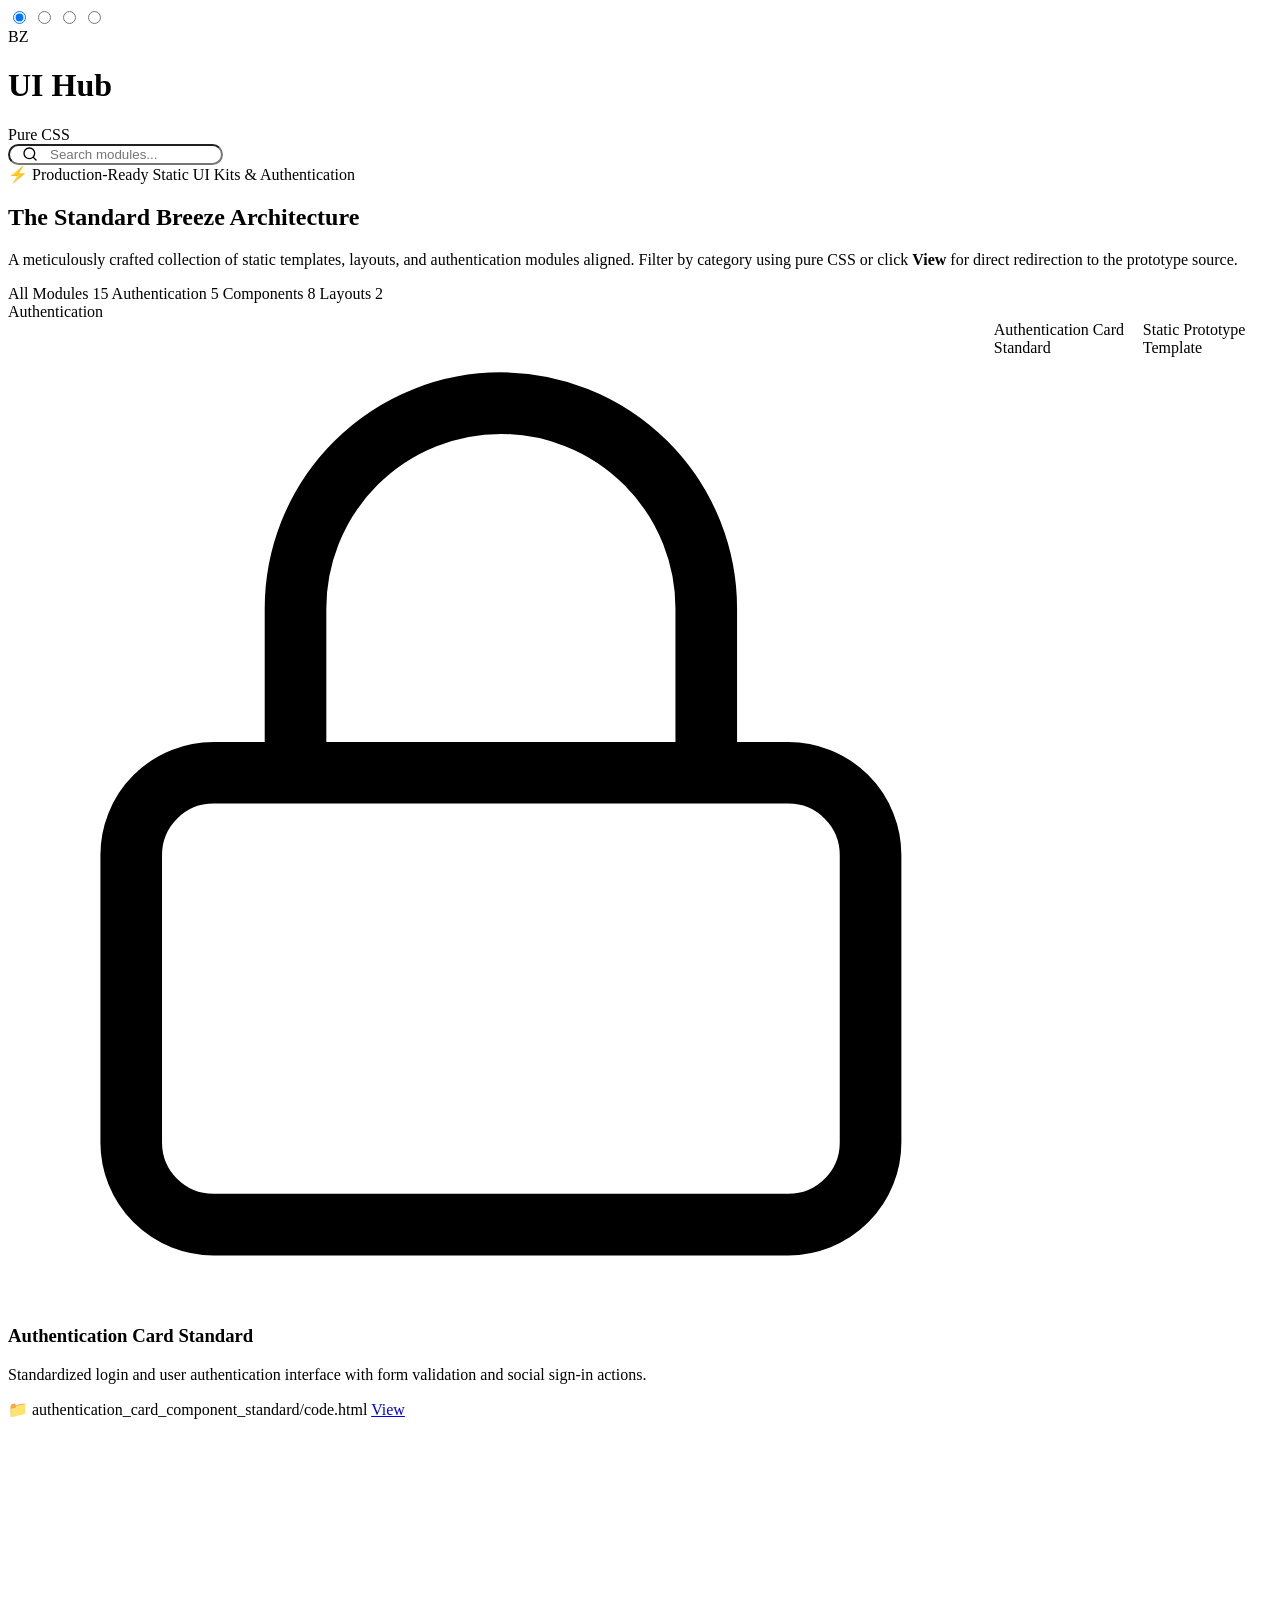
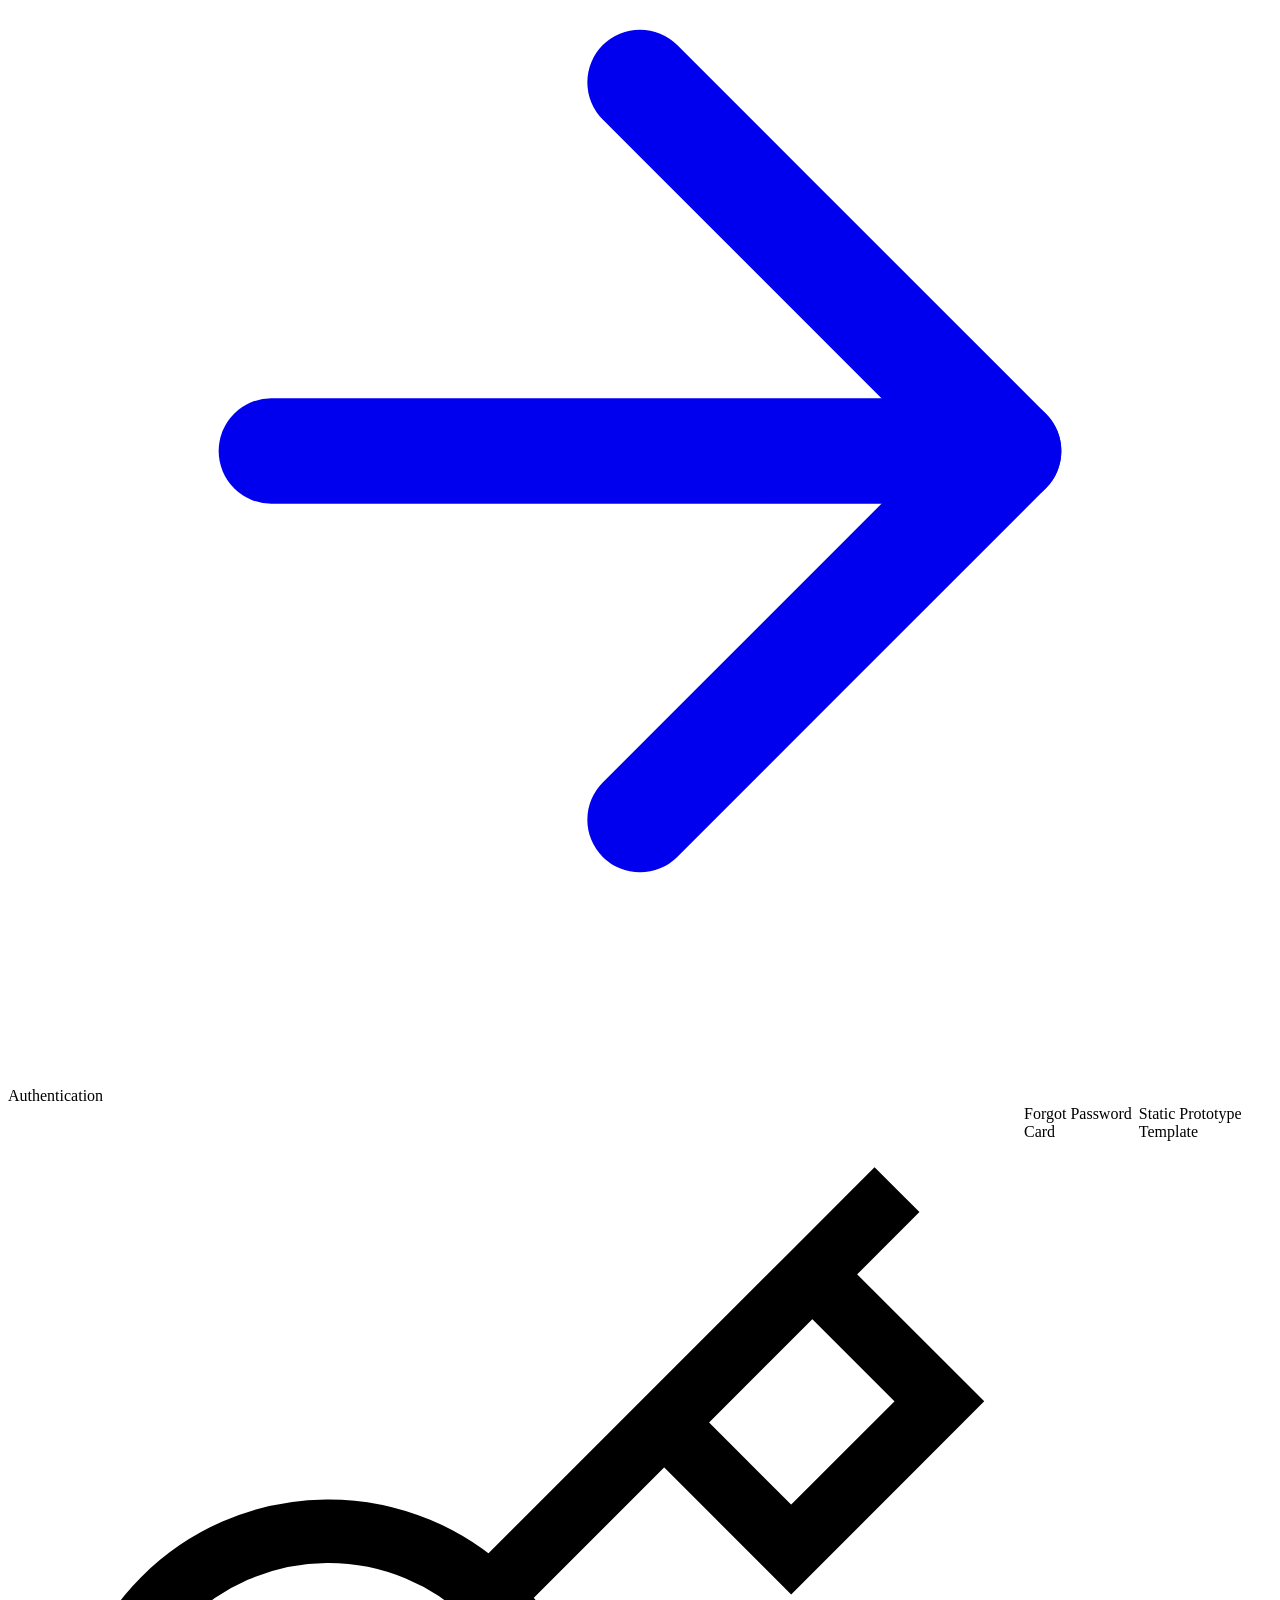
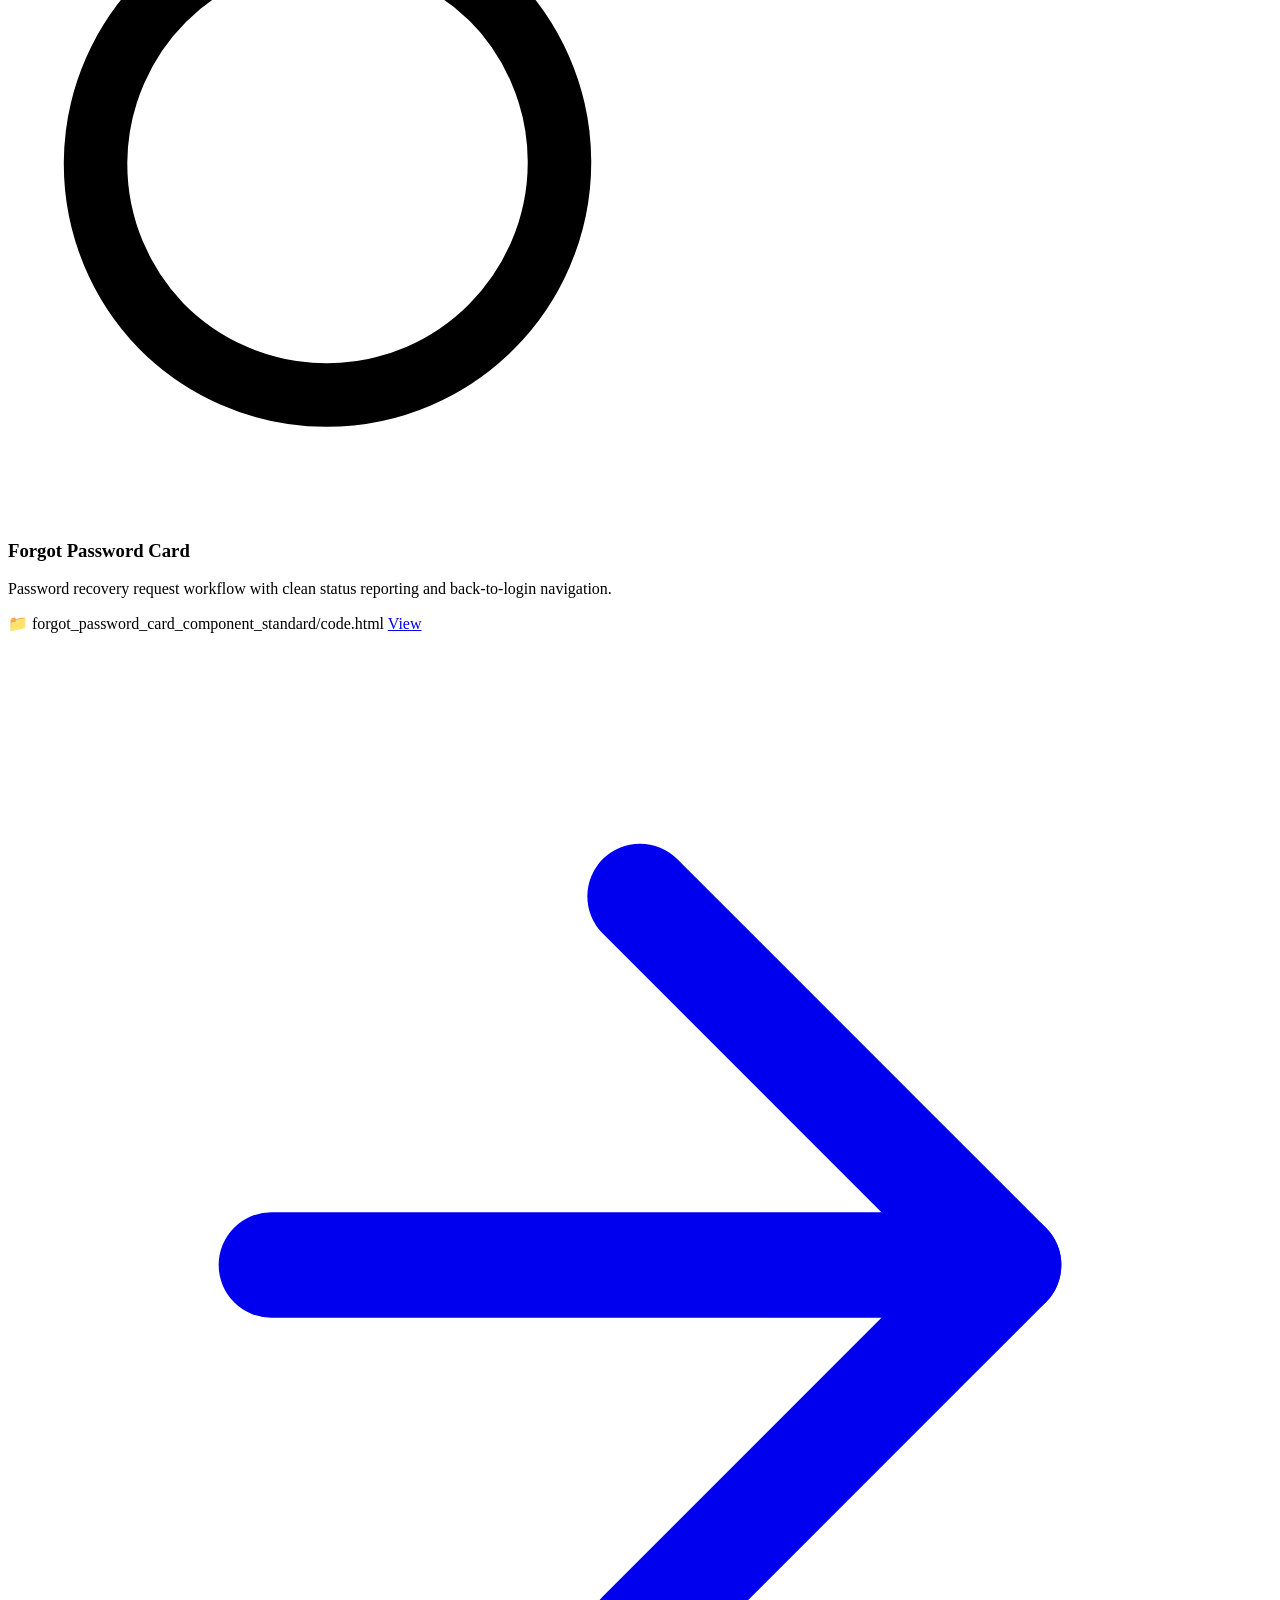
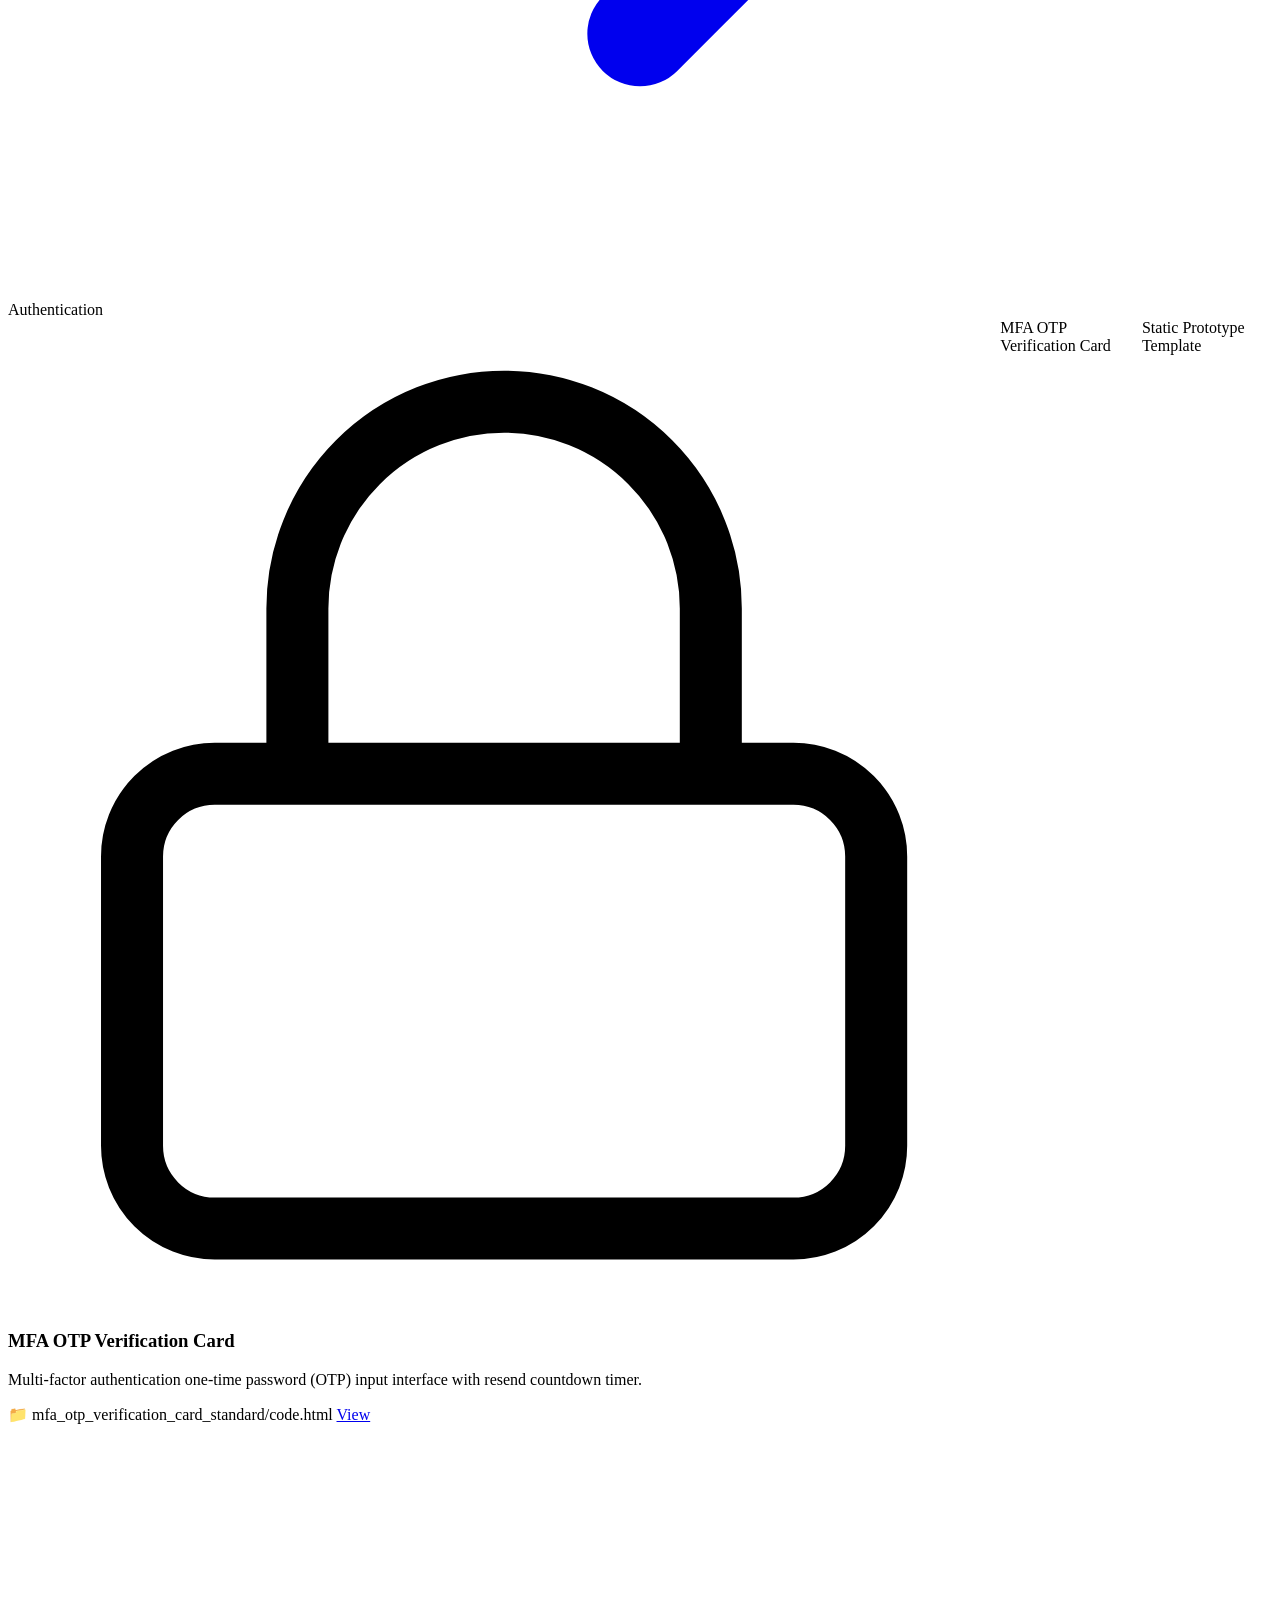
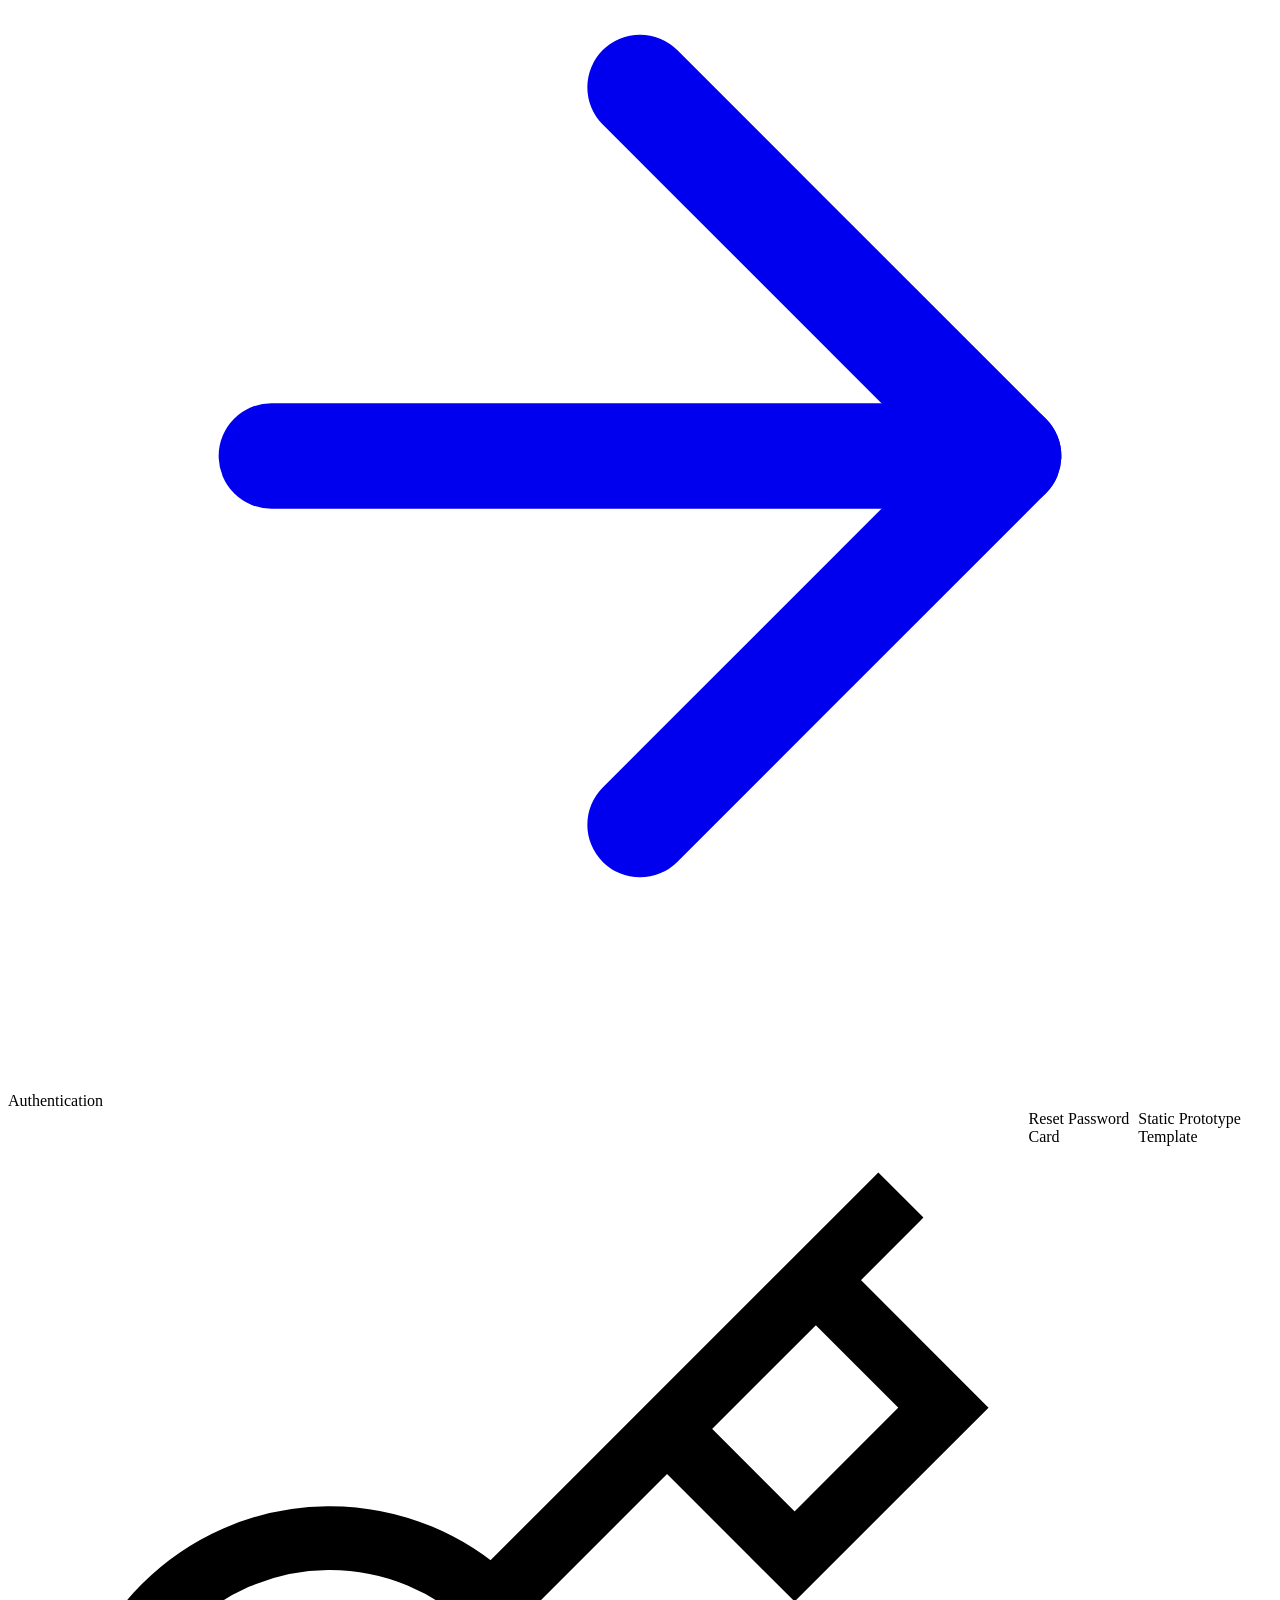
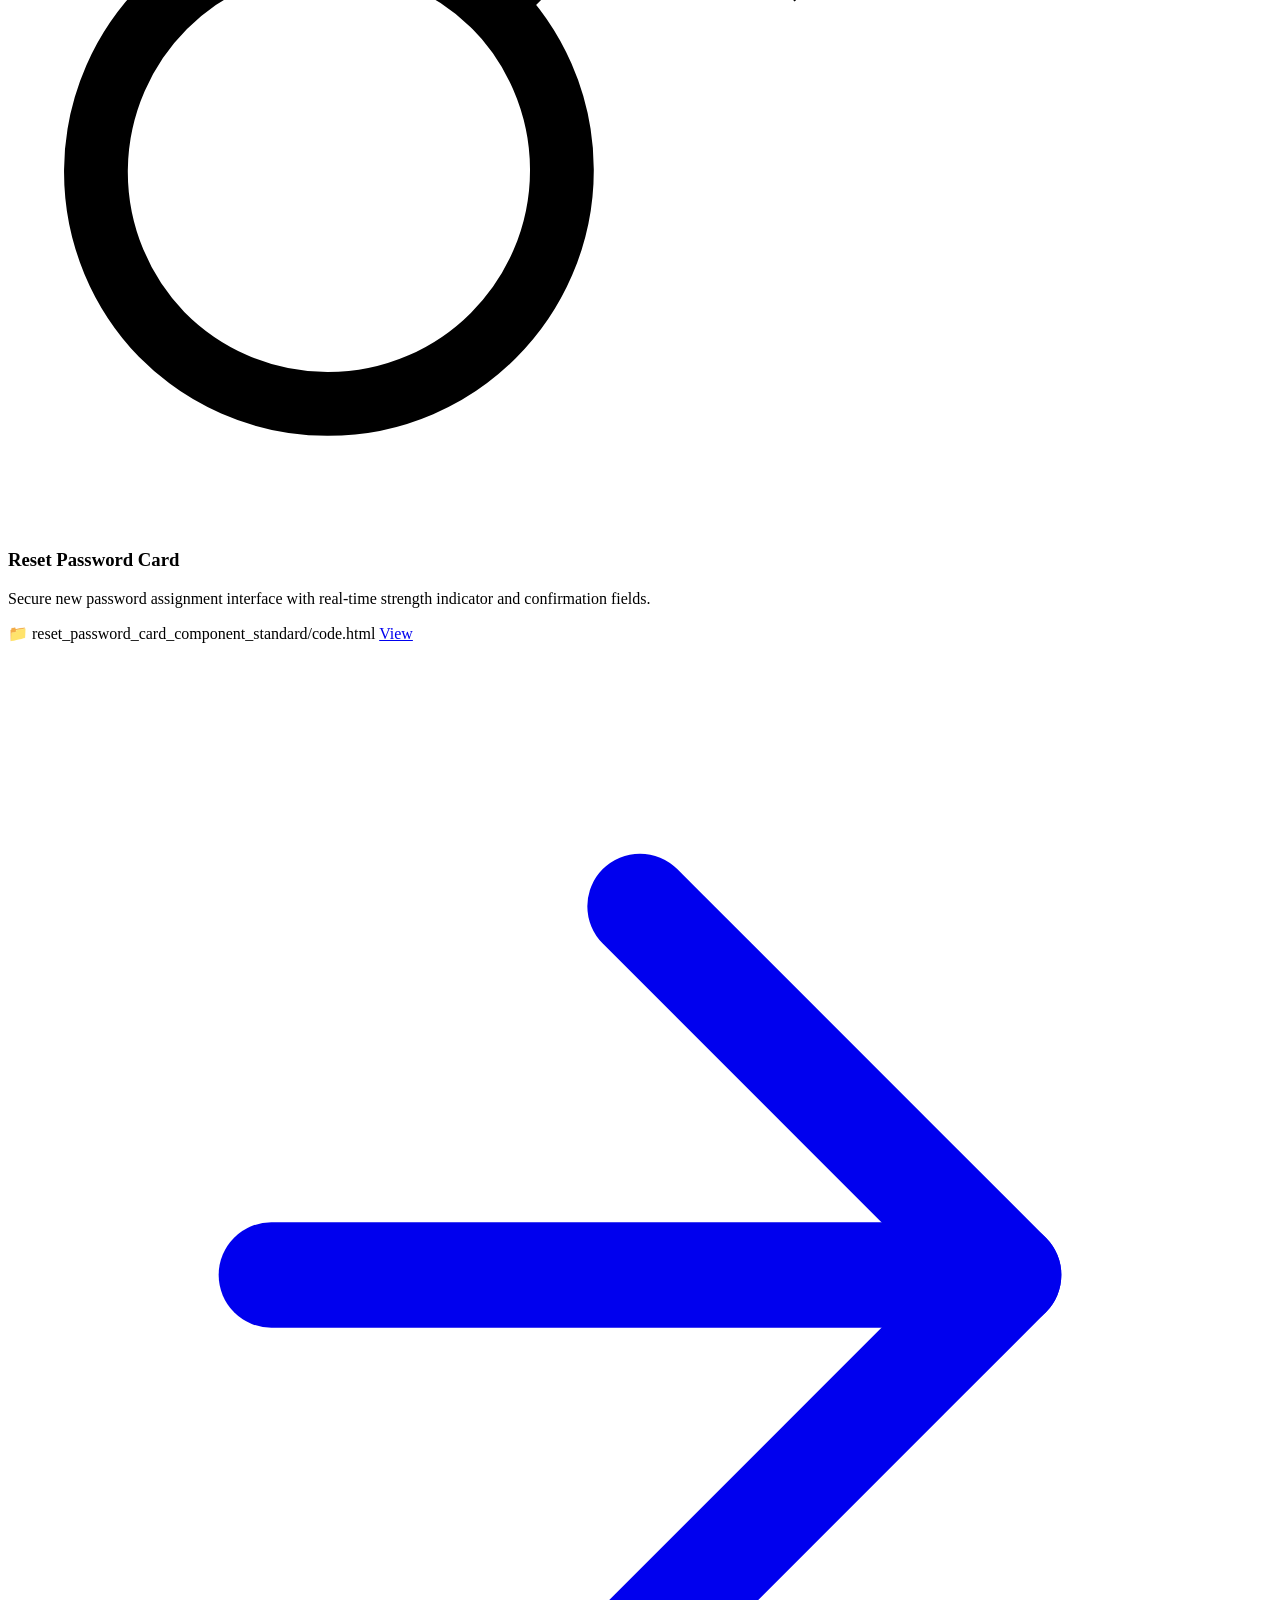
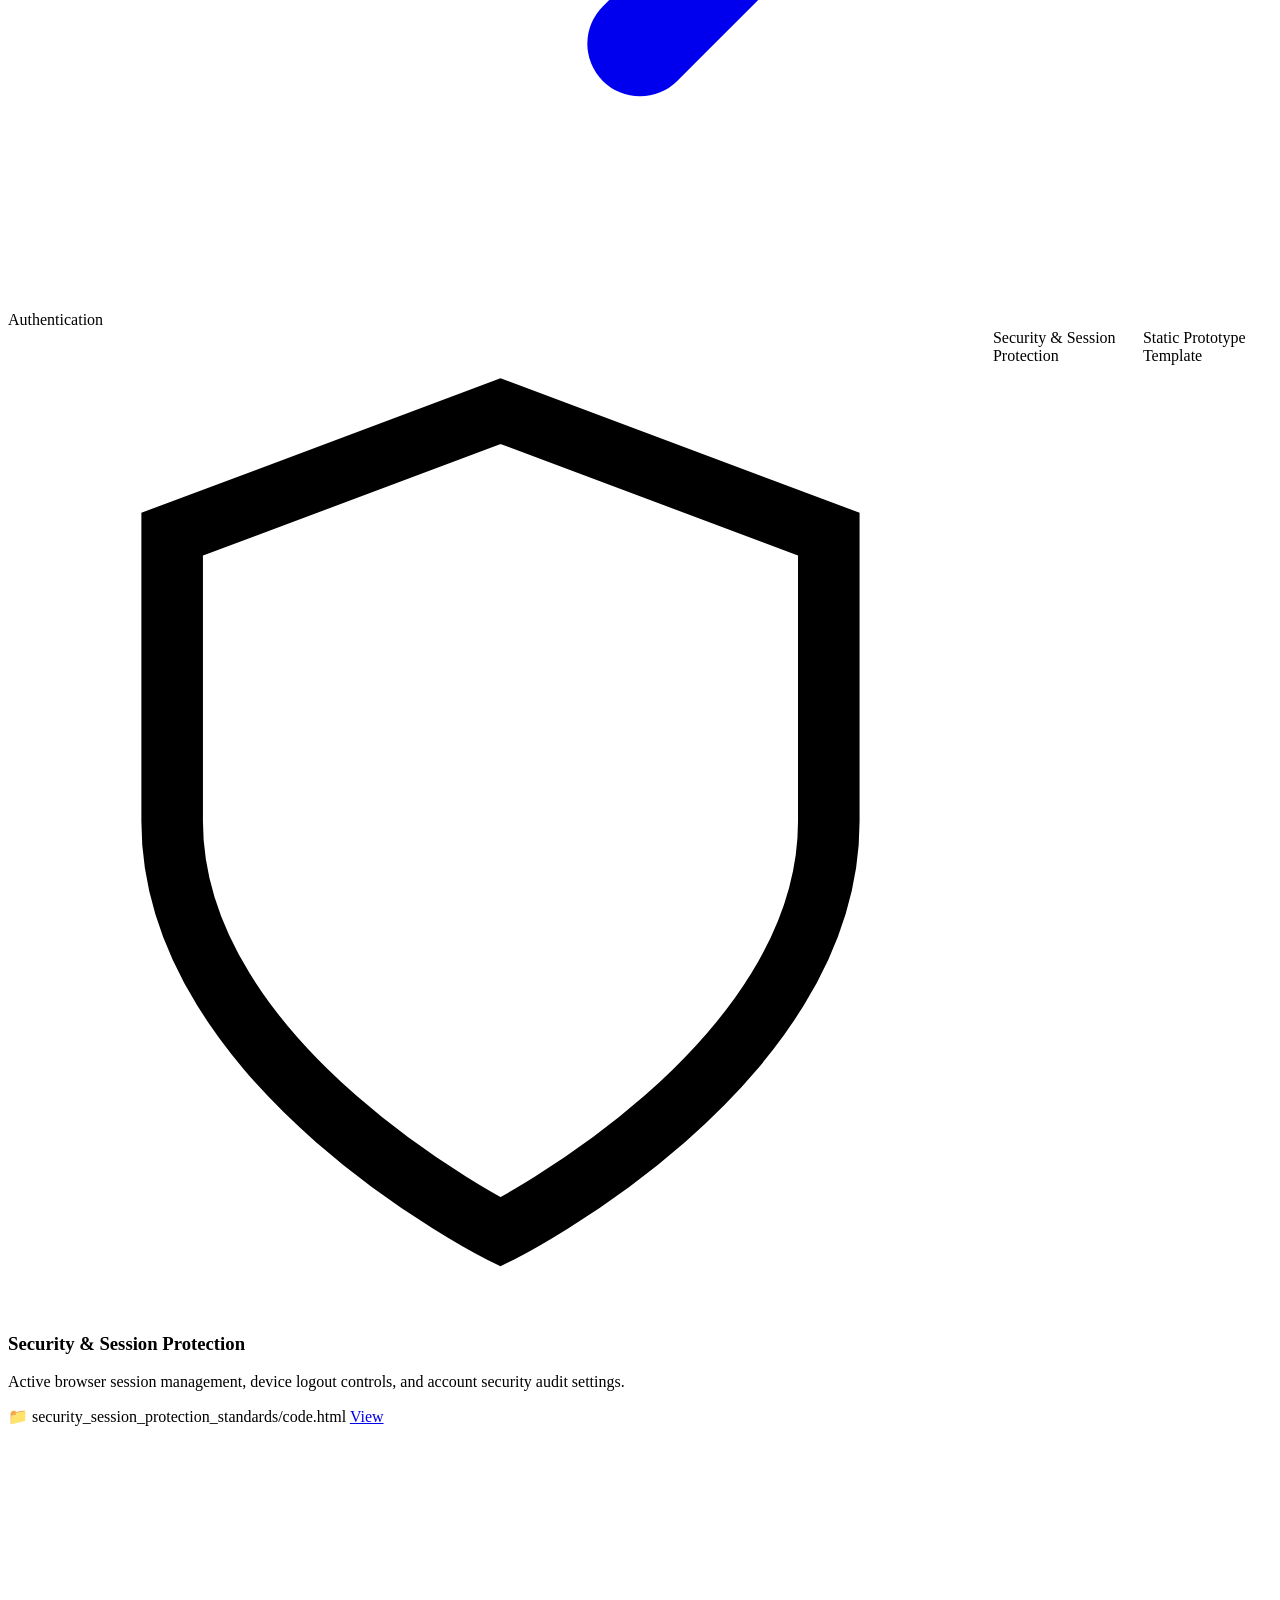
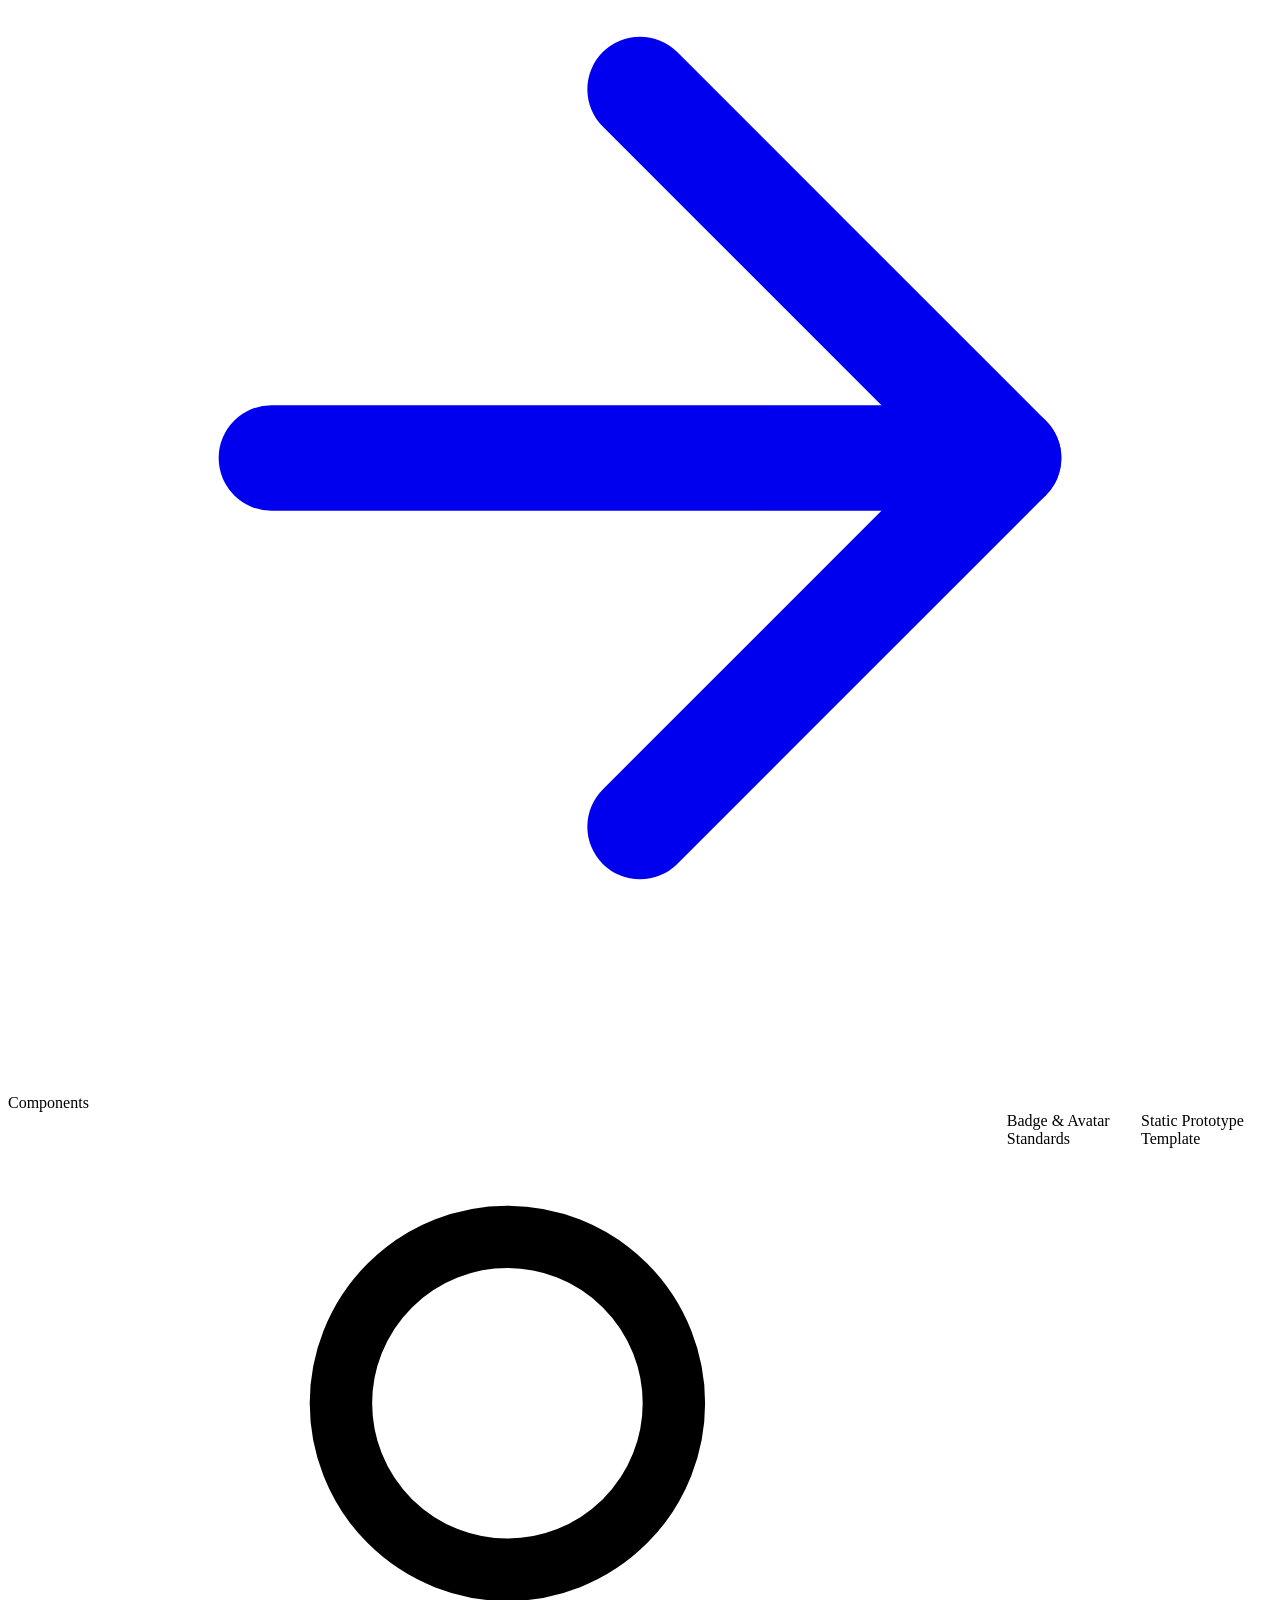
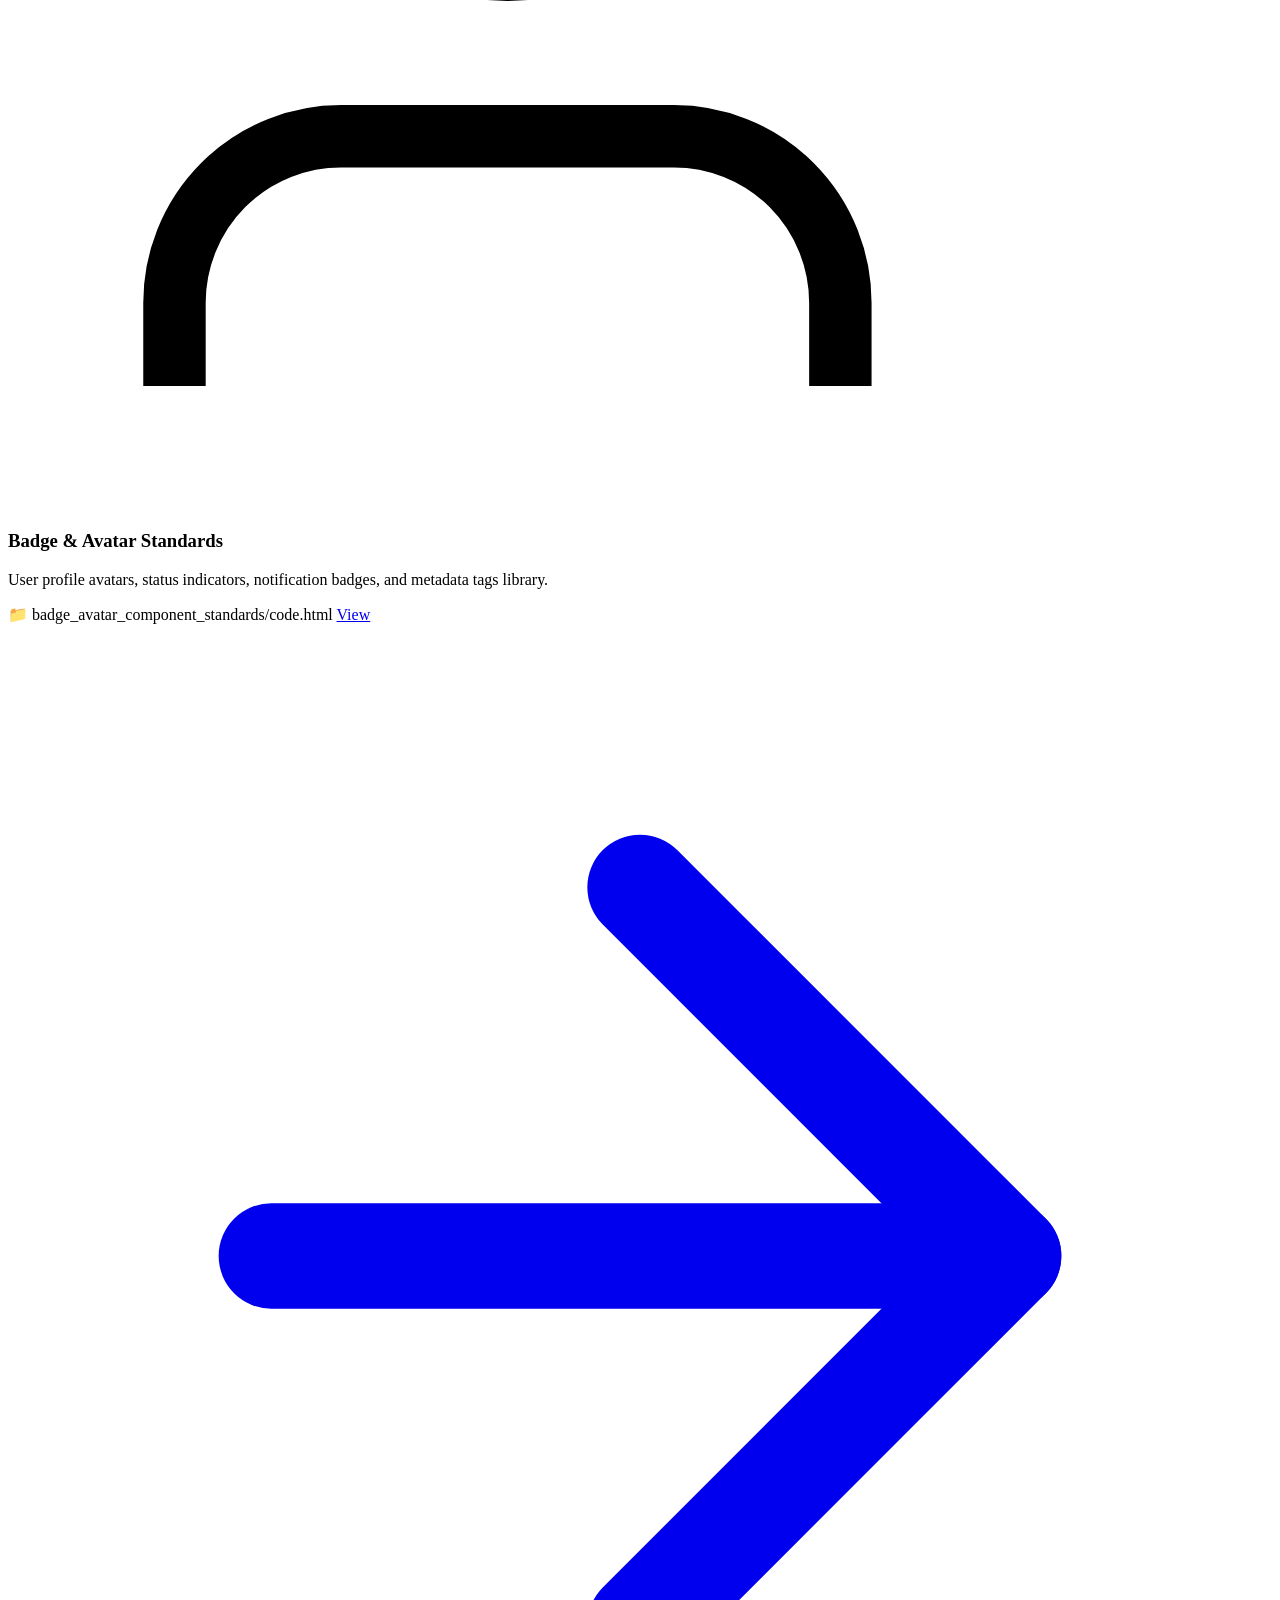
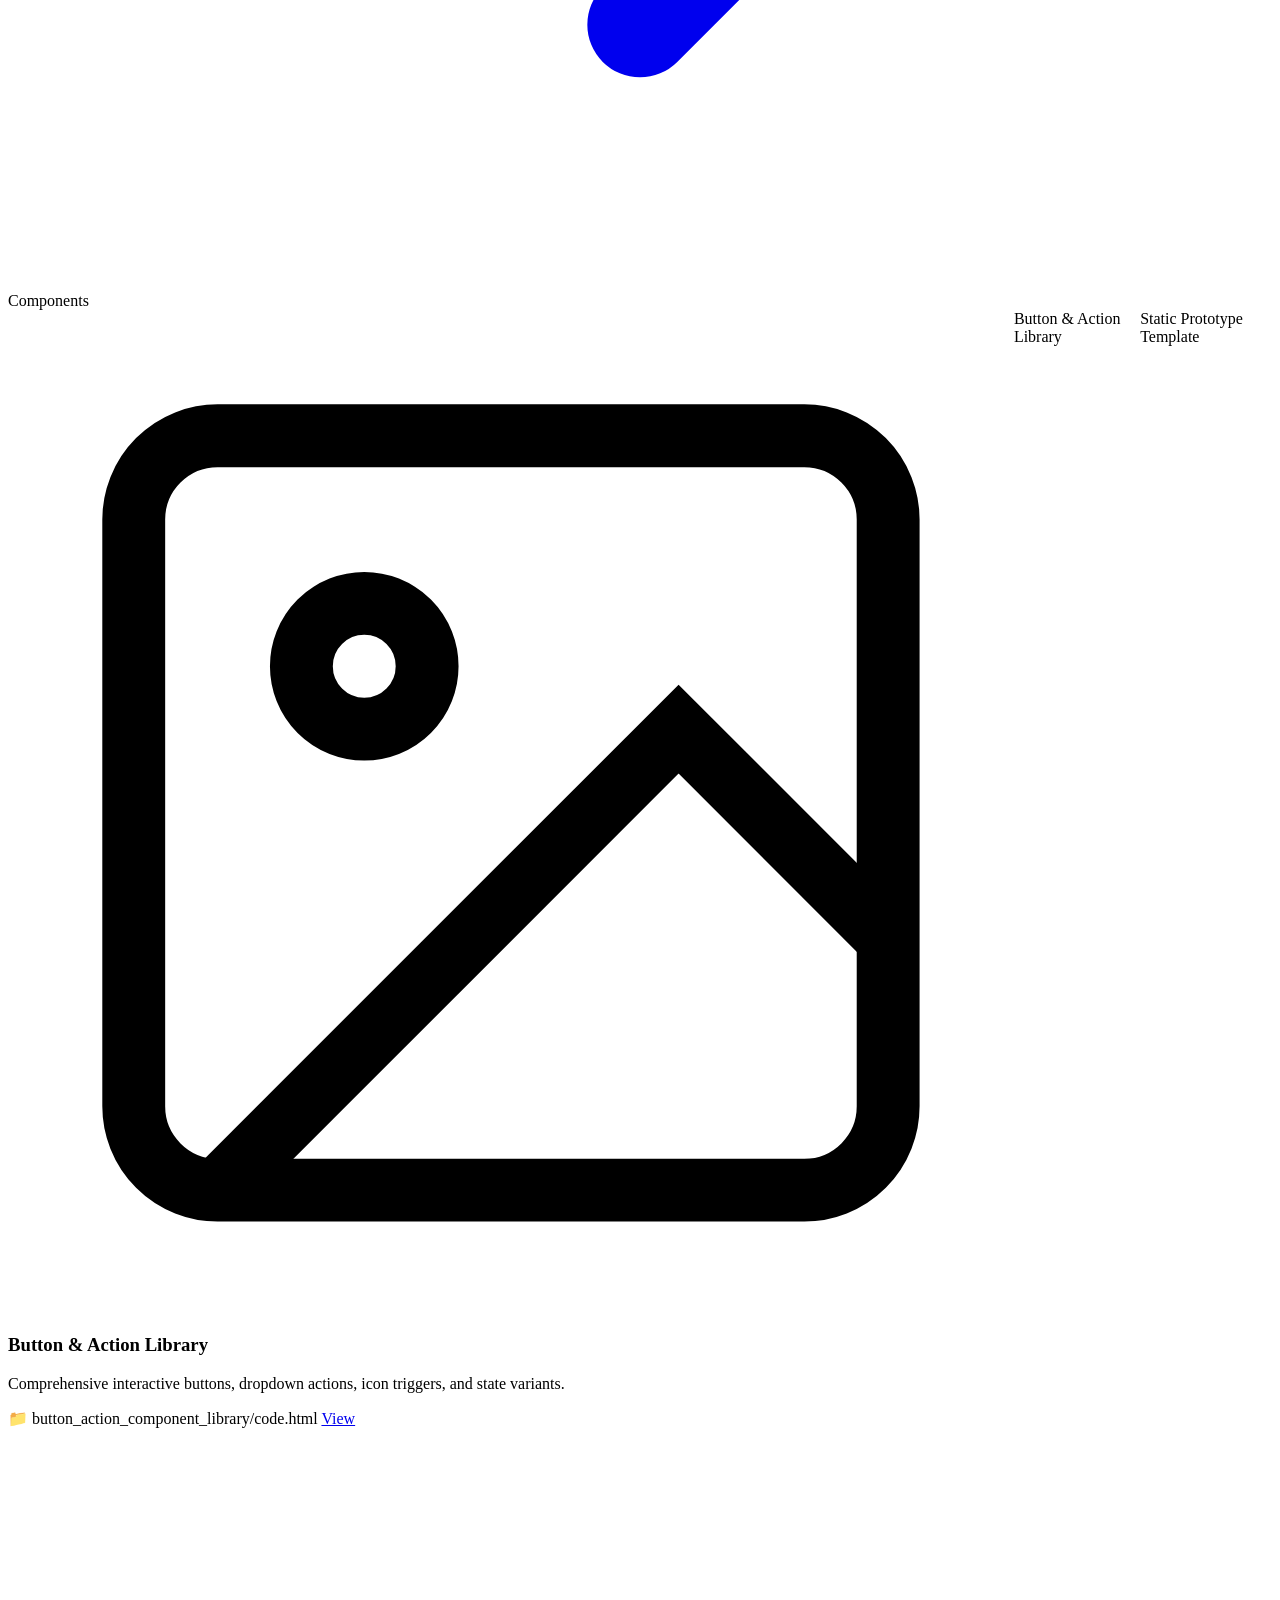
==== index.html @ 6d3480b0 "Fix title typo in index.html nothing chnages" ====
<!DOCTYPE html>
<html lang="en">
<head>
    <meta charset="UTF-8">
    <meta name="viewport" content="width=device-width, initial-scale=1.0">
    <title>Breeze UI Hubs & Standard Components (Pure CSS)</title>
    <meta name="description" content="Centralized design system repository featuring authentication flows, component libraries, responsive layouts, and static prototypes. Pure CSS Architecture without JS or Tailwind.">
    <!-- Link to universal app.css design system and app.js interactivity -->
    <link rel="stylesheet" href="app.css">
    <script src="app.js" defer></script>
</head>
<body>
    <div class="app-wrapper">
        <!-- Pure CSS Radio Inputs for Interactive Filtering (Zero JavaScript) -->
        <input type="radio" name="filter" id="filter-all" class="filter-radio" checked>
        <input type="radio" name="filter" id="filter-auth" class="filter-radio">
        <input type="radio" name="filter" id="filter-comp" class="filter-radio">
        <input type="radio" name="filter" id="filter-layout" class="filter-radio">

        <!-- Header Aligned with Breeze UI Hub -->
        <header class="app-header">
            <div class="container header-content">
                <div class="brand-identity">
                    <div class="brand-logo">BZ</div>
                    <div class="brand-text">
                        <h1><span>UI Hub</span></h1>
                    </div>
                    <span class="brand-badge">Pure CSS</span>
                </div>

                <div class="header-actions">
                    <div class="search-box" style="position: relative; width: 260px;">
                        <svg class="search-icon" style="position: absolute; left: 0.875rem; top: 50%; transform: translateY(-50%); width: 16px; height: 16px; color: var(--text-dim); pointer-events: none;" viewBox="0 0 24 24" fill="none" stroke="currentColor" stroke-width="2" stroke-linecap="round" stroke-linejoin="round">
                            <circle cx="11" cy="11" r="8"></circle>
                            <line x1="21" y1="21" x2="16.65" y2="16.65"></line>
                        </svg>
                        <input type="text" class="form-input" style="padding-left: 2.5rem; border-radius: 9999px; background: var(--bg-surface-low);" placeholder="Search modules...">
                    </div>
                </div>
            </div>
        </header>

        <!-- Main Content -->
        <main class="app-main">
            <!-- Hero Section -->
            <section class="hero-section">
                <div class="container">
                    <div class="hero-badge">
                        <span>⚡ Production-Ready Static UI Kits & Authentication</span>
                    </div>
                    <h1 class="hero-title">The Standard <span>Breeze Architecture</span></h1>
                    <p class="hero-subtitle">
                        A meticulously crafted collection of static templates, layouts, and authentication modules aligned.
                        Filter by category using pure CSS or click <strong>View</strong> for direct redirection to the prototype source.
                    </p>

                    <!-- Filter Bar / Labels for Pure CSS Radio Filtering -->
                    <div class="filter-container">
                        <label for="filter-all" class="filter-btn">
                            <span>All Modules</span>
                            <span class="count-pill">15</span>
                        </label>
                        <label for="filter-auth" class="filter-btn">
                            <span>Authentication</span>
                            <span class="count-pill">5</span>
                        </label>
                        <label for="filter-comp" class="filter-btn">
                            <span>Components</span>
                            <span class="count-pill">8</span>
                        </label>
                        <label for="filter-layout" class="filter-btn">
                            <span>Layouts</span>
                            <span class="count-pill">2</span>
                        </label>
                    </div>
                </div>
            </section>

            <!-- Components Grid Section -->
            <section class="container">
                <div class="components-grid">
                    
                    <!-- 1. Authentication Card Standard -->
                    <article class="component-card" data-group="Authentication">
                        <div class="card-thumb-wrapper">
                            <div class="card-badge-container">
                                <span class="card-badge badge-authentication">Authentication</span>
                            </div>
                            <img src="authentication_card_component_standard/screen.png?v=3" alt="Authentication Card Standard Preview" class="card-thumb" loading="lazy" onerror="this.style.display='none'; this.nextElementSibling.style.display='flex';">
                            <div class="fallback-banner" style="display: none;">
                                <svg class="fallback-icon" viewBox="0 0 24 24" fill="none" stroke="currentColor" stroke-width="1.5"><rect x="3" y="11" width="18" height="11" rx="2" ry="2"></rect><path d="M7 11V7a5 5 0 0 1 10 0v4"></path></svg>
                                <div class="fallback-text">Authentication Card Standard</div>
                                <div class="fallback-subtext">Static Prototype Template</div>
                            </div>
                        </div>
                        <div class="card-body">
                            <h3 class="card-title">Authentication Card Standard</h3>
                            <p class="card-desc">Standardized login and user authentication interface with form validation and social sign-in actions.</p>
                            <div class="card-footer">
                                <span class="file-path-info" title="authentication_card_component_standard/code.html">📁 authentication_card_component_standard/code.html</span>
                                <a href="authentication_card_component_standard/code.html" class="btn btn-view">
                                    <span>View</span>
                                    <svg class="btn-icon" viewBox="0 0 24 24" fill="none" stroke="currentColor" stroke-width="2" stroke-linecap="round" stroke-linejoin="round">
                                        <line x1="5" y1="12" x2="19" y2="12"></line>
                                        <polyline points="12 5 19 12 12 19"></polyline>
                                    </svg>
                                </a>
                            </div>
                        </div>
                    </article>

                    <!-- 2. Forgot Password Card -->
                    <article class="component-card" data-group="Authentication">
                        <div class="card-thumb-wrapper">
                            <div class="card-badge-container">
                                <span class="card-badge badge-authentication">Authentication</span>
                            </div>
                            <img src="forgot_password_card_component_standard/screen.png?v=3" alt="Forgot Password Card Preview" class="card-thumb" loading="lazy" onerror="this.style.display='none'; this.nextElementSibling.style.display='flex';">
                            <div class="fallback-banner" style="display: none;">
                                <svg class="fallback-icon" viewBox="0 0 24 24" fill="none" stroke="currentColor" stroke-width="1.5"><path d="M21 2l-2 2m-7.61 7.61a5.5 5.5 0 1 1-7.778 7.778 5.5 5.5 0 0 1 7.777-7.777zm0 0L15.5 7.5m0 0l3 3L22 7l-3-3m-3.5 3.5L19 4"></path></svg>
                                <div class="fallback-text">Forgot Password Card</div>
                                <div class="fallback-subtext">Static Prototype Template</div>
                            </div>
                        </div>
                        <div class="card-body">
                            <h3 class="card-title">Forgot Password Card</h3>
                            <p class="card-desc">Password recovery request workflow with clean status reporting and back-to-login navigation.</p>
                            <div class="card-footer">
                                <span class="file-path-info" title="forgot_password_card_component_standard/code.html">📁 forgot_password_card_component_standard/code.html</span>
                                <a href="forgot_password_card_component_standard/code.html" class="btn btn-view">
                                    <span>View</span>
                                    <svg class="btn-icon" viewBox="0 0 24 24" fill="none" stroke="currentColor" stroke-width="2" stroke-linecap="round" stroke-linejoin="round">
                                        <line x1="5" y1="12" x2="19" y2="12"></line>
                                        <polyline points="12 5 19 12 12 19"></polyline>
                                    </svg>
                                </a>
                            </div>
                        </div>
                    </article>

                    <!-- 3. MFA OTP Verification Card -->
                    <article class="component-card" data-group="Authentication">
                        <div class="card-thumb-wrapper">
                            <div class="card-badge-container">
                                <span class="card-badge badge-authentication">Authentication</span>
                            </div>
                            <img src="mfa_otp_verification_card_standard/screen.png?v=3" alt="MFA OTP Verification Card Preview" class="card-thumb" loading="lazy" onerror="this.style.display='none'; this.nextElementSibling.style.display='flex';">
                            <div class="fallback-banner" style="display: none;">
                                <svg class="fallback-icon" viewBox="0 0 24 24" fill="none" stroke="currentColor" stroke-width="1.5"><rect x="3" y="11" width="18" height="11" rx="2" ry="2"></rect><path d="M7 11V7a5 5 0 0 1 10 0v4"></path></svg>
                                <div class="fallback-text">MFA OTP Verification Card</div>
                                <div class="fallback-subtext">Static Prototype Template</div>
                            </div>
                        </div>
                        <div class="card-body">
                            <h3 class="card-title">MFA OTP Verification Card</h3>
                            <p class="card-desc">Multi-factor authentication one-time password (OTP) input interface with resend countdown timer.</p>
                            <div class="card-footer">
                                <span class="file-path-info" title="mfa_otp_verification_card_standard/code.html">📁 mfa_otp_verification_card_standard/code.html</span>
                                <a href="mfa_otp_verification_card_standard/code.html" class="btn btn-view">
                                    <span>View</span>
                                    <svg class="btn-icon" viewBox="0 0 24 24" fill="none" stroke="currentColor" stroke-width="2" stroke-linecap="round" stroke-linejoin="round">
                                        <line x1="5" y1="12" x2="19" y2="12"></line>
                                        <polyline points="12 5 19 12 12 19"></polyline>
                                    </svg>
                                </a>
                            </div>
                        </div>
                    </article>

                    <!-- 4. Reset Password Card -->
                    <article class="component-card" data-group="Authentication">
                        <div class="card-thumb-wrapper">
                            <div class="card-badge-container">
                                <span class="card-badge badge-authentication">Authentication</span>
                            </div>
                            <img src="reset_password_card_component_standard/screen.png?v=3" alt="Reset Password Card Preview" class="card-thumb" loading="lazy" onerror="this.style.display='none'; this.nextElementSibling.style.display='flex';">
                            <div class="fallback-banner" style="display: none;">
                                <svg class="fallback-icon" viewBox="0 0 24 24" fill="none" stroke="currentColor" stroke-width="1.5"><path d="M21 2l-2 2m-7.61 7.61a5.5 5.5 0 1 1-7.778 7.778 5.5 5.5 0 0 1 7.777-7.777zm0 0L15.5 7.5m0 0l3 3L22 7l-3-3m-3.5 3.5L19 4"></path></svg>
                                <div class="fallback-text">Reset Password Card</div>
                                <div class="fallback-subtext">Static Prototype Template</div>
                            </div>
                        </div>
                        <div class="card-body">
                            <h3 class="card-title">Reset Password Card</h3>
                            <p class="card-desc">Secure new password assignment interface with real-time strength indicator and confirmation fields.</p>
                            <div class="card-footer">
                                <span class="file-path-info" title="reset_password_card_component_standard/code.html">📁 reset_password_card_component_standard/code.html</span>
                                <a href="reset_password_card_component_standard/code.html" class="btn btn-view">
                                    <span>View</span>
                                    <svg class="btn-icon" viewBox="0 0 24 24" fill="none" stroke="currentColor" stroke-width="2" stroke-linecap="round" stroke-linejoin="round">
                                        <line x1="5" y1="12" x2="19" y2="12"></line>
                                        <polyline points="12 5 19 12 12 19"></polyline>
                                    </svg>
                                </a>
                            </div>
                        </div>
                    </article>

                    <!-- 5. Security & Session Protection -->
                    <article class="component-card" data-group="Authentication">
                        <div class="card-thumb-wrapper">
                            <div class="card-badge-container">
                                <span class="card-badge badge-authentication">Authentication</span>
                            </div>
                            <img src="security_session_protection_standards/screen.png?v=3" alt="Security & Session Protection Preview" class="card-thumb" loading="lazy" onerror="this.style.display='none'; this.nextElementSibling.style.display='flex';">
                            <div class="fallback-banner" style="display: none;">
                                <svg class="fallback-icon" viewBox="0 0 24 24" fill="none" stroke="currentColor" stroke-width="1.5"><path d="M12 22s8-4 8-10V5l-8-3-8 3v7c0 6 8 10 8 10z"></path></svg>
                                <div class="fallback-text">Security & Session Protection</div>
                                <div class="fallback-subtext">Static Prototype Template</div>
                            </div>
                        </div>
                        <div class="card-body">
                            <h3 class="card-title">Security & Session Protection</h3>
                            <p class="card-desc">Active browser session management, device logout controls, and account security audit settings.</p>
                            <div class="card-footer">
                                <span class="file-path-info" title="security_session_protection_standards/code.html">📁 security_session_protection_standards/code.html</span>
                                <a href="security_session_protection_standards/code.html" class="btn btn-view">
                                    <span>View</span>
                                    <svg class="btn-icon" viewBox="0 0 24 24" fill="none" stroke="currentColor" stroke-width="2" stroke-linecap="round" stroke-linejoin="round">
                                        <line x1="5" y1="12" x2="19" y2="12"></line>
                                        <polyline points="12 5 19 12 12 19"></polyline>
                                    </svg>
                                </a>
                            </div>
                        </div>
                    </article>

                    <!-- 6. Badge & Avatar Standards -->
                    <article class="component-card" data-group="Components">
                        <div class="card-thumb-wrapper">
                            <div class="card-badge-container">
                                <span class="card-badge badge-components">Components</span>
                            </div>
                            <img src="badge_avatar_component_standards/screen.png?v=3" alt="Badge & Avatar Standards Preview" class="card-thumb" loading="lazy" onerror="this.style.display='none'; this.nextElementSibling.style.display='flex';">
                            <div class="fallback-banner" style="display: none;">
                                <svg class="fallback-icon" viewBox="0 0 24 24" fill="none" stroke="currentColor" stroke-width="1.5"><path d="M20 21v-2a4 4 0 0 0-4-4H8a4 4 0 0 0-4 4v2"></path><circle cx="12" cy="7" r="4"></circle></svg>
                                <div class="fallback-text">Badge & Avatar Standards</div>
                                <div class="fallback-subtext">Static Prototype Template</div>
                            </div>
                        </div>
                        <div class="card-body">
                            <h3 class="card-title">Badge & Avatar Standards</h3>
                            <p class="card-desc">User profile avatars, status indicators, notification badges, and metadata tags library.</p>
                            <div class="card-footer">
                                <span class="file-path-info" title="badge_avatar_component_standards/code.html">📁 badge_avatar_component_standards/code.html</span>
                                <a href="badge_avatar_component_standards/code.html" class="btn btn-view">
                                    <span>View</span>
                                    <svg class="btn-icon" viewBox="0 0 24 24" fill="none" stroke="currentColor" stroke-width="2" stroke-linecap="round" stroke-linejoin="round">
                                        <line x1="5" y1="12" x2="19" y2="12"></line>
                                        <polyline points="12 5 19 12 12 19"></polyline>
                                    </svg>
                                </a>
                            </div>
                        </div>
                    </article>

                    <!-- 7. Button & Action Library -->
                    <article class="component-card" data-group="Components">
                        <div class="card-thumb-wrapper">
                            <div class="card-badge-container">
                                <span class="card-badge badge-components">Components</span>
                            </div>
                            <img src="button_action_component_library/screen.png?v=3" alt="Button & Action Library Preview" class="card-thumb" loading="lazy" onerror="this.style.display='none'; this.nextElementSibling.style.display='flex';">
                            <div class="fallback-banner" style="display: none;">
                                <svg class="fallback-icon" viewBox="0 0 24 24" fill="none" stroke="currentColor" stroke-width="1.5"><rect x="3" y="3" width="18" height="18" rx="2" ry="2"></rect><circle cx="8.5" cy="8.5" r="1.5"></circle><polyline points="21 15 16 10 5 21"></polyline></svg>
                                <div class="fallback-text">Button & Action Library</div>
                                <div class="fallback-subtext">Static Prototype Template</div>
                            </div>
                        </div>
                        <div class="card-body">
                            <h3 class="card-title">Button & Action Library</h3>
                            <p class="card-desc">Comprehensive interactive buttons, dropdown actions, icon triggers, and state variants.</p>
                            <div class="card-footer">
                                <span class="file-path-info" title="button_action_component_library/code.html">📁 button_action_component_library/code.html</span>
                                <a href="button_action_component_library/code.html" class="btn btn-view">
                                    <span>View</span>
                                    <svg class="btn-icon" viewBox="0 0 24 24" fill="none" stroke="currentColor" stroke-width="2" stroke-linecap="round" stroke-linejoin="round">
                                        <line x1="5" y1="12" x2="19" y2="12"></line>
                                        <polyline points="12 5 19 12 12 19"></polyline>
                                    </svg>
                                </a>
                            </div>
                        </div>
                    </article>

                    <!-- 8. Data Table Standards -->
                    <article class="component-card" data-group="Components">
                        <div class="card-thumb-wrapper">
                            <div class="card-badge-container">
                                <span class="card-badge badge-components">Components</span>
                            </div>
                            <img src="data_table_component_standards/screen.png?v=3" alt="Data Table Standards Preview" class="card-thumb" loading="lazy" onerror="this.style.display='none'; this.nextElementSibling.style.display='flex';">
                            <div class="fallback-banner" style="display: none;">
                                <svg class="fallback-icon" viewBox="0 0 24 24" fill="none" stroke="currentColor" stroke-width="1.5"><rect x="3" y="3" width="18" height="18" rx="2" ry="2"></rect><line x1="3" y1="9" x2="21" y2="9"></line><line x1="3" y1="15" x2="21" y2="15"></line><line x1="9" y1="3" x2="9" y2="21"></line><line x1="15" y1="3" x2="15" y2="21"></line></svg>
                                <div class="fallback-text">Data Table Standards</div>
                                <div class="fallback-subtext">Static Prototype Template</div>
                            </div>
                        </div>
                        <div class="card-body">
                            <h3 class="card-title">Data Table Standards</h3>
                            <p class="card-desc">Advanced tabular data presentation with sorting, pagination, search filtering, and bulk actions.</p>
                            <div class="card-footer">
                                <span class="file-path-info" title="data_table_component_standards/code.html">📁 data_table_component_standards/code.html</span>
                                <a href="data_table_component_standards/code.html" class="btn btn-view">
                                    <span>View</span>
                                    <svg class="btn-icon" viewBox="0 0 24 24" fill="none" stroke="currentColor" stroke-width="2" stroke-linecap="round" stroke-linejoin="round">
                                        <line x1="5" y1="12" x2="19" y2="12"></line>
                                        <polyline points="12 5 19 12 12 19"></polyline>
                                    </svg>
                                </a>
                            </div>
                        </div>
                    </article>

                    <!-- 9. Form Input Standards -->
                    <article class="component-card" data-group="Components">
                        <div class="card-thumb-wrapper">
                            <div class="card-badge-container">
                                <span class="card-badge badge-components">Components</span>
                            </div>
                            <img src="form_input_component_standards/screen.png?v=3" alt="Form Input Standards Preview" class="card-thumb" loading="lazy" onerror="this.style.display='none'; this.nextElementSibling.style.display='flex';">
                            <div class="fallback-banner" style="display: none;">
                                <svg class="fallback-icon" viewBox="0 0 24 24" fill="none" stroke="currentColor" stroke-width="1.5"><path d="M11 4H4a2 2 0 0 0-2 2v14a2 2 0 0 0 2 2h14a2 2 0 0 0 2-2v-7"></path><path d="M18.5 2.5a2.121 2.121 0 0 1 3 3L12 15l-4 1 1-4 9.5-9.5z"></path></svg>
                                <div class="fallback-text">Form Input Standards</div>
                                <div class="fallback-subtext">Static Prototype Template</div>
                            </div>
                        </div>
                        <div class="card-body">
                            <h3 class="card-title">Form Input Standards</h3>
                            <p class="card-desc">Input fields, select dropdowns, toggles, checkboxes, and error state validation feedback.</p>
                            <div class="card-footer">
                                <span class="file-path-info" title="form_input_component_standards/code.html">📁 form_input_component_standards/code.html</span>
                                <a href="form_input_component_standards/code.html" class="btn btn-view">
                                    <span>View</span>
                                    <svg class="btn-icon" viewBox="0 0 24 24" fill="none" stroke="currentColor" stroke-width="2" stroke-linecap="round" stroke-linejoin="round">
                                        <line x1="5" y1="12" x2="19" y2="12"></line>
                                        <polyline points="12 5 19 12 12 19"></polyline>
                                    </svg>
                                </a>
                            </div>
                        </div>
                    </article>

                    <!-- 10. Icon & Symbol Standards -->
                    <article class="component-card" data-group="Components">
                        <div class="card-thumb-wrapper">
                            <div class="card-badge-container">
                                <span class="card-badge badge-components">Components</span>
                            </div>
                            <img src="icon_symbol_component_standards/screen.png?v=3" alt="Icon & Symbol Standards Preview" class="card-thumb" loading="lazy" onerror="this.style.display='none'; this.nextElementSibling.style.display='flex';">
                            <div class="fallback-banner" style="display: none;">
                                <svg class="fallback-icon" viewBox="0 0 24 24" fill="none" stroke="currentColor" stroke-width="1.5"><circle cx="12" cy="12" r="10"></circle><polygon points="12 8 8 12 12 16 12 8"></polygon></svg>
                                <div class="fallback-text">Icon & Symbol Standards</div>
                                <div class="fallback-subtext">Static Prototype Template</div>
                            </div>
                        </div>
                        <div class="card-body">
                            <h3 class="card-title">Icon & Symbol Standards</h3>
                            <p class="card-desc">Consolidated UI iconography, system symbols, and graphical indicators with sizing tokens.</p>
                            <div class="card-footer">
                                <span class="file-path-info" title="icon_symbol_component_standards/code.html">📁 icon_symbol_component_standards/code.html</span>
                                <a href="icon_symbol_component_standards/code.html" class="btn btn-view">
                                    <span>View</span>
                                    <svg class="btn-icon" viewBox="0 0 24 24" fill="none" stroke="currentColor" stroke-width="2" stroke-linecap="round" stroke-linejoin="round">
                                        <line x1="5" y1="12" x2="19" y2="12"></line>
                                        <polyline points="12 5 19 12 12 19"></polyline>
                                    </svg>
                                </a>
                            </div>
                        </div>
                    </article>

                    <!-- 11. Navigation Standards -->
                    <article class="component-card" data-group="Components">
                        <div class="card-thumb-wrapper">
                            <div class="card-badge-container">
                                <span class="card-badge badge-components">Components</span>
                            </div>
                            <img src="navigation_component_standards/screen.png?v=3" alt="Navigation Standards Preview" class="card-thumb" loading="lazy" onerror="this.style.display='none'; this.nextElementSibling.style.display='flex';">
                            <div class="fallback-banner" style="display: none;">
                                <svg class="fallback-icon" viewBox="0 0 24 24" fill="none" stroke="currentColor" stroke-width="1.5"><line x1="3" y1="12" x2="21" y2="12"></line><line x1="3" y1="6" x2="21" y2="6"></line><line x1="3" y1="18" x2="21" y2="18"></line></svg>
                                <div class="fallback-text">Navigation Standards</div>
                                <div class="fallback-subtext">Static Prototype Template</div>
                            </div>
                        </div>
                        <div class="card-body">
                            <h3 class="card-title">Navigation Standards</h3>
                            <p class="card-desc">Sidebars, top header bars, breadcrumbs, tabbed navigation, and modular menu structures.</p>
                            <div class="card-footer">
                                <span class="file-path-info" title="navigation_component_standards/code.html">📁 navigation_component_standards/code.html</span>
                                <a href="navigation_component_standards/code.html" class="btn btn-view">
                                    <span>View</span>
                                    <svg class="btn-icon" viewBox="0 0 24 24" fill="none" stroke="currentColor" stroke-width="2" stroke-linecap="round" stroke-linejoin="round">
                                        <line x1="5" y1="12" x2="19" y2="12"></line>
                                        <polyline points="12 5 19 12 12 19"></polyline>
                                    </svg>
                                </a>
                            </div>
                        </div>
                    </article>

                    <!-- 12. UI States & Feedback -->
                    <article class="component-card" data-group="Components">
                        <div class="card-thumb-wrapper">
                            <div class="card-badge-container">
                                <span class="card-badge badge-components">Components</span>
                            </div>
                            <img src="ui_states_component_standards/screen.png?v=3" alt="UI States & Feedback Preview" class="card-thumb" loading="lazy" onerror="this.style.display='none'; this.nextElementSibling.style.display='flex';">
                            <div class="fallback-banner" style="display: none;">
                                <svg class="fallback-icon" viewBox="0 0 24 24" fill="none" stroke="currentColor" stroke-width="1.5"><circle cx="12" cy="12" r="10"></circle><line x1="12" y1="8" x2="12" y2="12"></line><line x1="12" y1="16" x2="12.01" y2="16"></line></svg>
                                <div class="fallback-text">UI States & Feedback</div>
                                <div class="fallback-subtext">Static Prototype Template</div>
                            </div>
                        </div>
                        <div class="card-body">
                            <h3 class="card-title">UI States & Feedback</h3>
                            <p class="card-desc">Empty states, loading spinners, skeleton screens, error alerts, and success notification toasts.</p>
                            <div class="card-footer">
                                <span class="file-path-info" title="ui_states_component_standards/code.html">📁 ui_states_component_standards/code.html</span>
                                <a href="ui_states_component_standards/code.html" class="btn btn-view">
                                    <span>View</span>
                                    <svg class="btn-icon" viewBox="0 0 24 24" fill="none" stroke="currentColor" stroke-width="2" stroke-linecap="round" stroke-linejoin="round">
                                        <line x1="5" y1="12" x2="19" y2="12"></line>
                                        <polyline points="12 5 19 12 12 19"></polyline>
                                    </svg>
                                </a>
                            </div>
                        </div>
                    </article>

                    <!-- 15. Confirmation Modals & Dialogs -->
                    <article class="component-card" data-group="Components">
                        <div class="card-thumb-wrapper">
                            <div class="card-badge-container">
                                <span class="card-badge badge-components">Components</span>
                            </div>
                            <img src="modal_confirmation_component_standards/screen.png?v=3" alt="Confirmation Modals & Dialogs Preview" class="card-thumb" style="display: none;" loading="lazy" onerror="this.style.display='none'; this.nextElementSibling.style.display='flex';">
                            <div class="fallback-banner" style="display: flex;">
                                <svg class="fallback-icon" viewBox="0 0 24 24" fill="none" stroke="currentColor" stroke-width="1.5"><path d="M12 2C6.48 2 2 6.48 2 12s4.48 10 10 10 10-4.48 10-10S17.52 2 12 2zm1 15h-2v-2h2v2zm0-4h-2V7h2v6z"></path></svg>
                                <div class="fallback-text">Confirmation Modals &amp; Dialogs</div>
                                <div class="fallback-subtext">Interactive Dialogs &amp; Warnings</div>
                            </div>
                        </div>
                        <div class="card-body">
                            <h3 class="card-title">Confirmation Modals &amp; Dialogs</h3>
                            <p class="card-desc">Standardized interactive modal dialogs for critical user decisions, destructive actions, and session safeguards.</p>
                            <div class="card-footer">
                                <span class="file-path-info" title="modal_confirmation_component_standards/code.html">📁 modal_confirmation_component_standards/code.html</span>
                                <a href="modal_confirmation_component_standards/code.html" class="btn btn-view">
                                    <span>View</span>
                                    <svg class="btn-icon" viewBox="0 0 24 24" fill="none" stroke="currentColor" stroke-width="2" stroke-linecap="round" stroke-linejoin="round">
                                        <line x1="5" y1="12" x2="19" y2="12"></line>
                                        <polyline points="12 5 19 12 12 19"></polyline>
                                    </svg>
                                </a>
                            </div>
                        </div>
                    </article>

                    <!-- 13. Dashboard App Layout -->
                    <article class="component-card" data-group="Layouts">
                        <div class="card-thumb-wrapper">
                            <div class="card-badge-container">
                                <span class="card-badge badge-layouts">Layouts</span>
                            </div>
                            <img src="dashboard_app_layout/screen.png?v=3" alt="Dashboard App Layout Preview" class="card-thumb" loading="lazy" onerror="this.style.display='none'; this.nextElementSibling.style.display='flex';">
                            <div class="fallback-banner" style="display: none;">
                                <svg class="fallback-icon" viewBox="0 0 24 24" fill="none" stroke="currentColor" stroke-width="1.5"><rect x="3" y="3" width="7" height="7"></rect><rect x="14" y="3" width="7" height="7"></rect><rect x="14" y="14" width="7" height="7"></rect><rect x="3" y="14" width="7" height="7"></rect></svg>
                                <div class="fallback-text">Dashboard App Layout</div>
                                <div class="fallback-subtext">Static Prototype Template</div>
                            </div>
                        </div>
                        <div class="card-body">
                            <h3 class="card-title">Dashboard App Layout</h3>
                            <p class="card-desc">Full application dashboard container with responsive sidebar, header, and content widgets grid.</p>
                            <div class="card-footer">
                                <span class="file-path-info" title="dashboard_app_layout/code.html">📁 dashboard_app_layout/code.html</span>
                                <a href="dashboard_app_layout/code.html" class="btn btn-view">
                                    <span>View</span>
                                    <svg class="btn-icon" viewBox="0 0 24 24" fill="none" stroke="currentColor" stroke-width="2" stroke-linecap="round" stroke-linejoin="round">
                                        <line x1="5" y1="12" x2="19" y2="12"></line>
                                        <polyline points="12 5 19 12 12 19"></polyline>
                                    </svg>
                                </a>
                            </div>
                        </div>
                    </article>

                    <!-- 14. Guest Layout Container -->
                    <article class="component-card" data-group="Layouts">
                        <div class="card-thumb-wrapper">
                            <div class="card-badge-container">
                                <span class="card-badge badge-layouts">Layouts</span>
                            </div>
                            <img src="guest_layout_container_standard/screen.png?v=3" alt="Guest Layout Container Preview" class="card-thumb" loading="lazy" onerror="this.style.display='none'; this.nextElementSibling.style.display='flex';">
                            <div class="fallback-banner" style="display: none;">
                                <svg class="fallback-icon" viewBox="0 0 24 24" fill="none" stroke="currentColor" stroke-width="1.5"><rect x="2" y="3" width="20" height="14" rx="2" ry="2"></rect><line x1="8" y1="21" x2="16" y2="21"></line><line x1="12" y1="17" x2="12" y2="21"></line></svg>
                                <div class="fallback-text">Guest Layout Container</div>
                                <div class="fallback-subtext">Static Prototype Template</div>
                            </div>
                        </div>
                        <div class="card-body">
                            <h3 class="card-title">Guest Layout Container</h3>
                            <p class="card-desc">Minimalist centered layout structure designed for public guest pages, onboarding, and auth flows.</p>
                            <div class="card-footer">
                                <span class="file-path-info" title="guest_layout_container_standard/code.html">📁 guest_layout_container_standard/code.html</span>
                                <a href="guest_layout_container_standard/code.html" class="btn btn-view">
                                    <span>View</span>
                                    <svg class="btn-icon" viewBox="0 0 24 24" fill="none" stroke="currentColor" stroke-width="2" stroke-linecap="round" stroke-linejoin="round">
                                        <line x1="5" y1="12" x2="19" y2="12"></line>
                                        <polyline points="12 5 19 12 12 19"></polyline>
                                    </svg>
                                </a>
                            </div>
                        </div>
                    </article>

                </div>
            </section>
        </main>

        <!-- Footer -->
        <footer class="app-footer">
            <div class="container footer-content">
                <div class="footer-text">
                    &copy; 2026 Proposed Standard CSS Architecture. All HTML prototypes indexed.
                </div>
                <div class="footer-links">
                    <span>⚡ Standard Breeze UI Architecture</span>
                    <span>🔒 Pure CSS Radio Filter Enabled</span>
                </div>
            </div>
        </footer>
    </div>
</body>
</html>
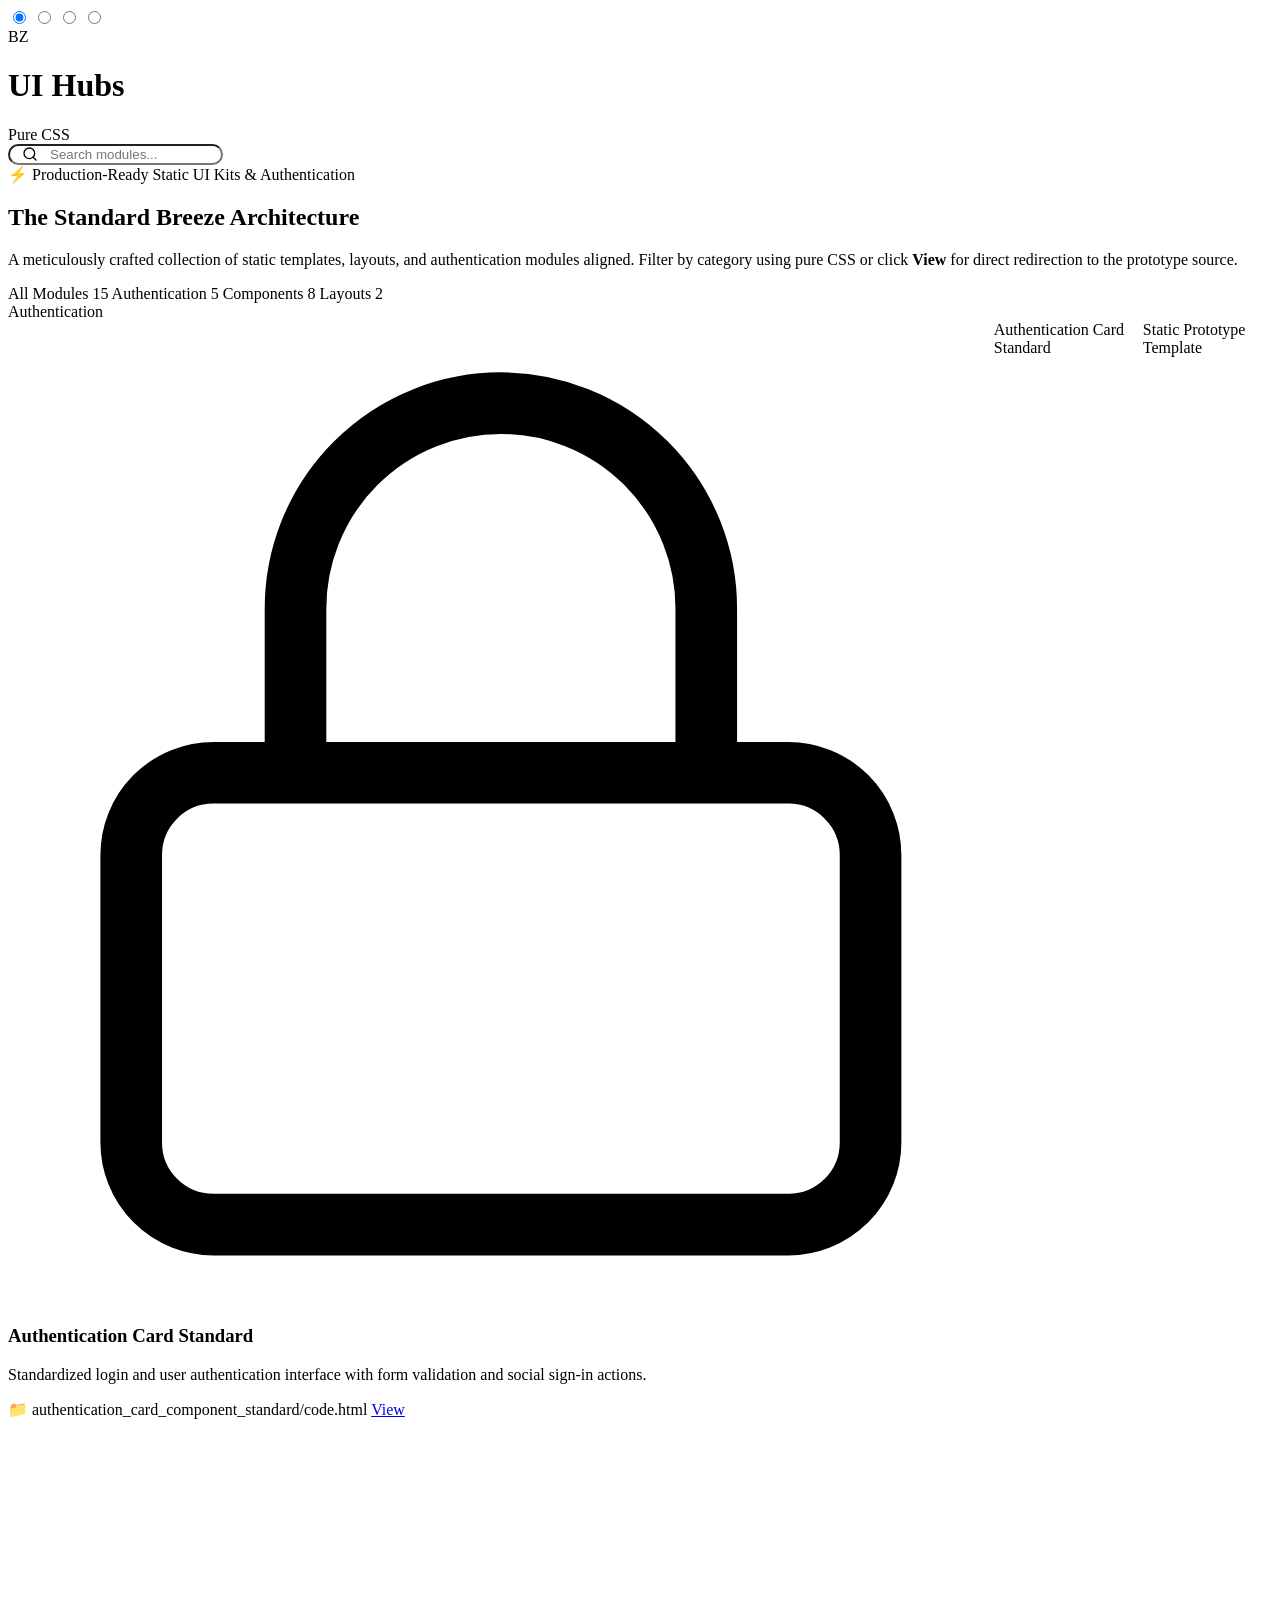
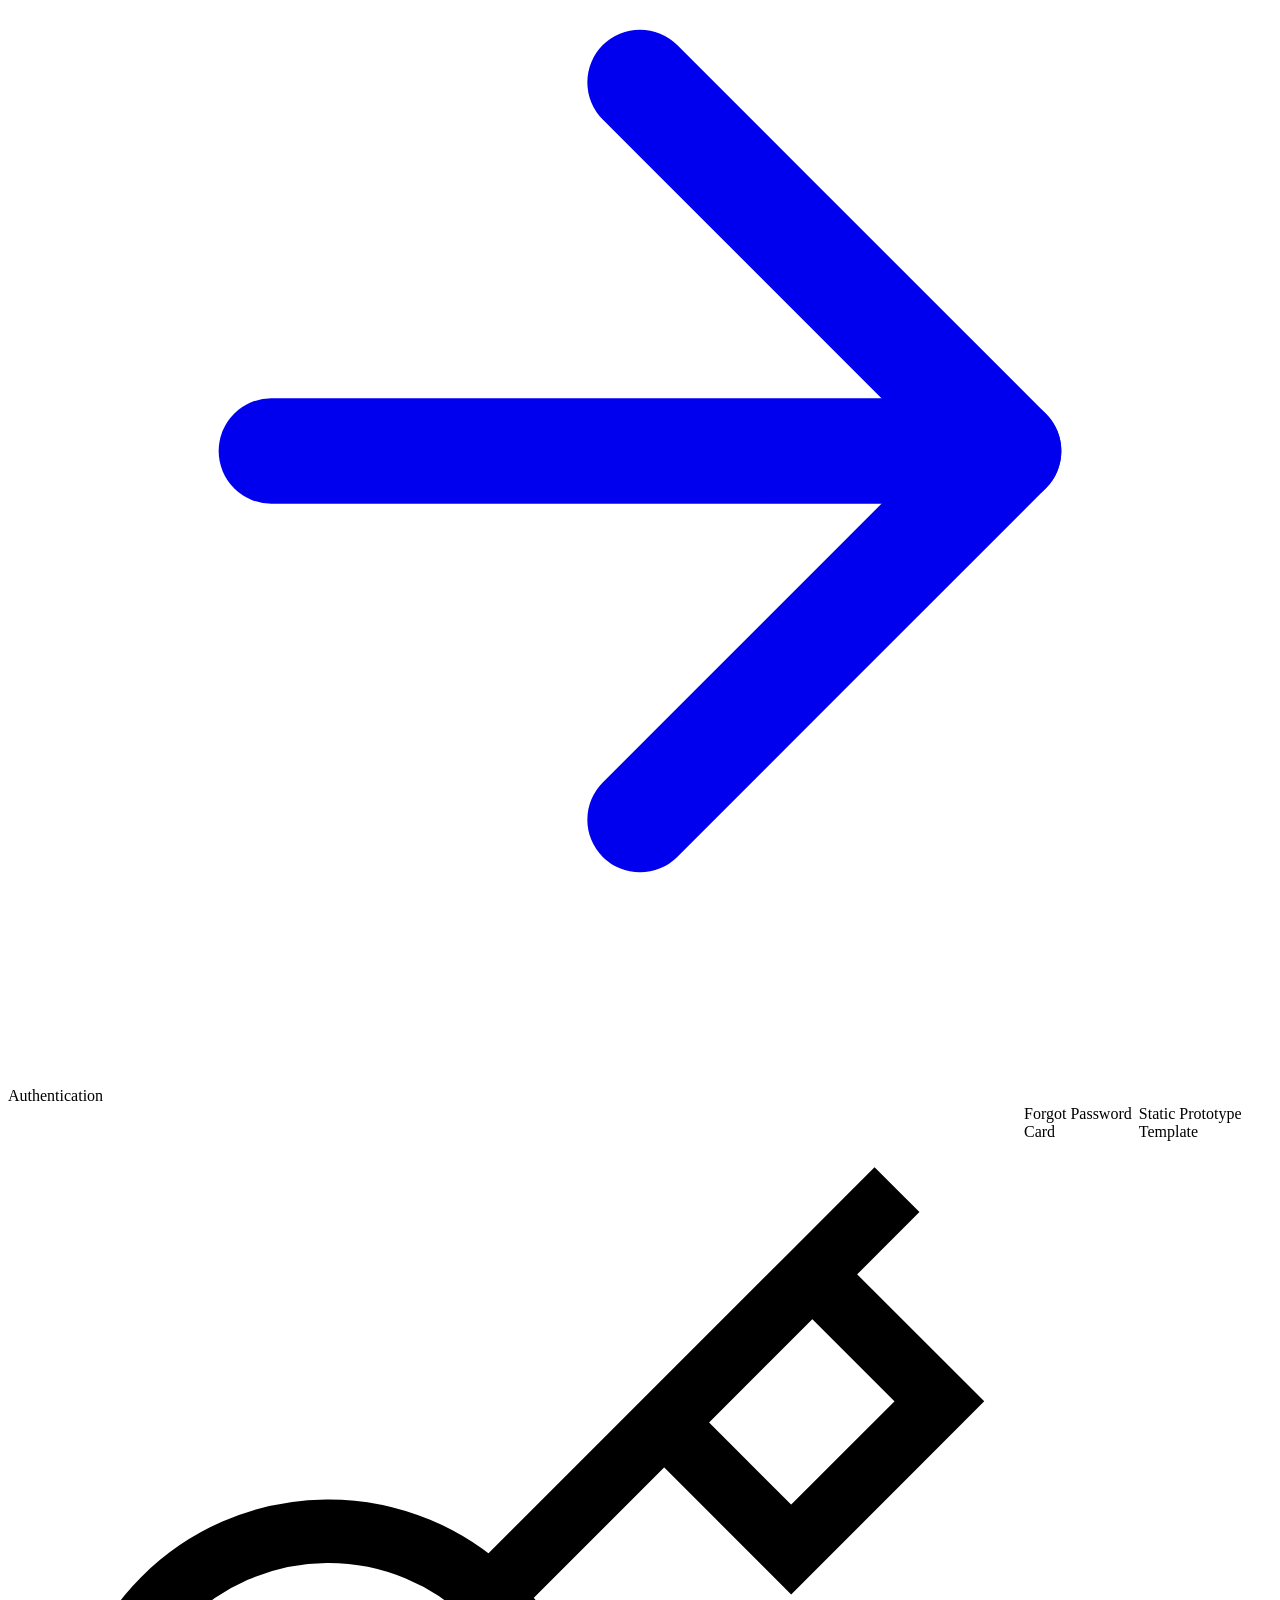
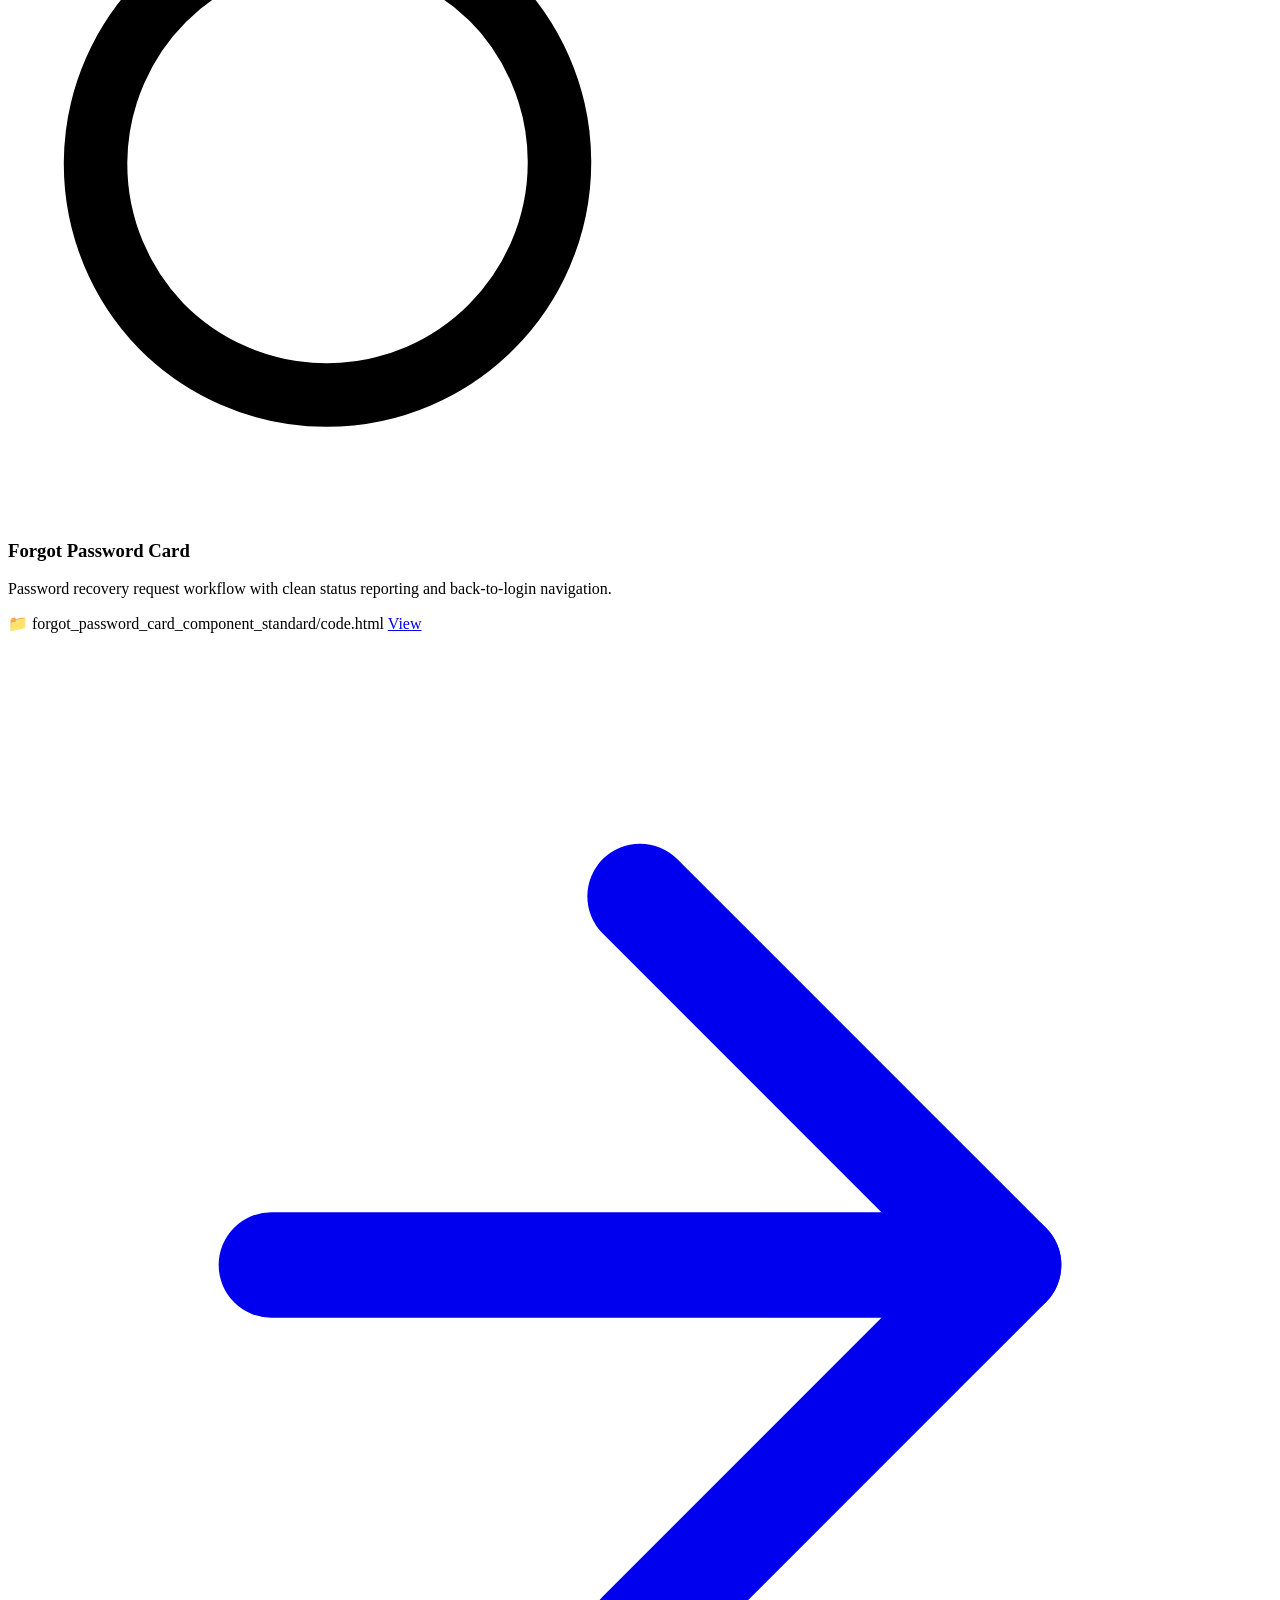
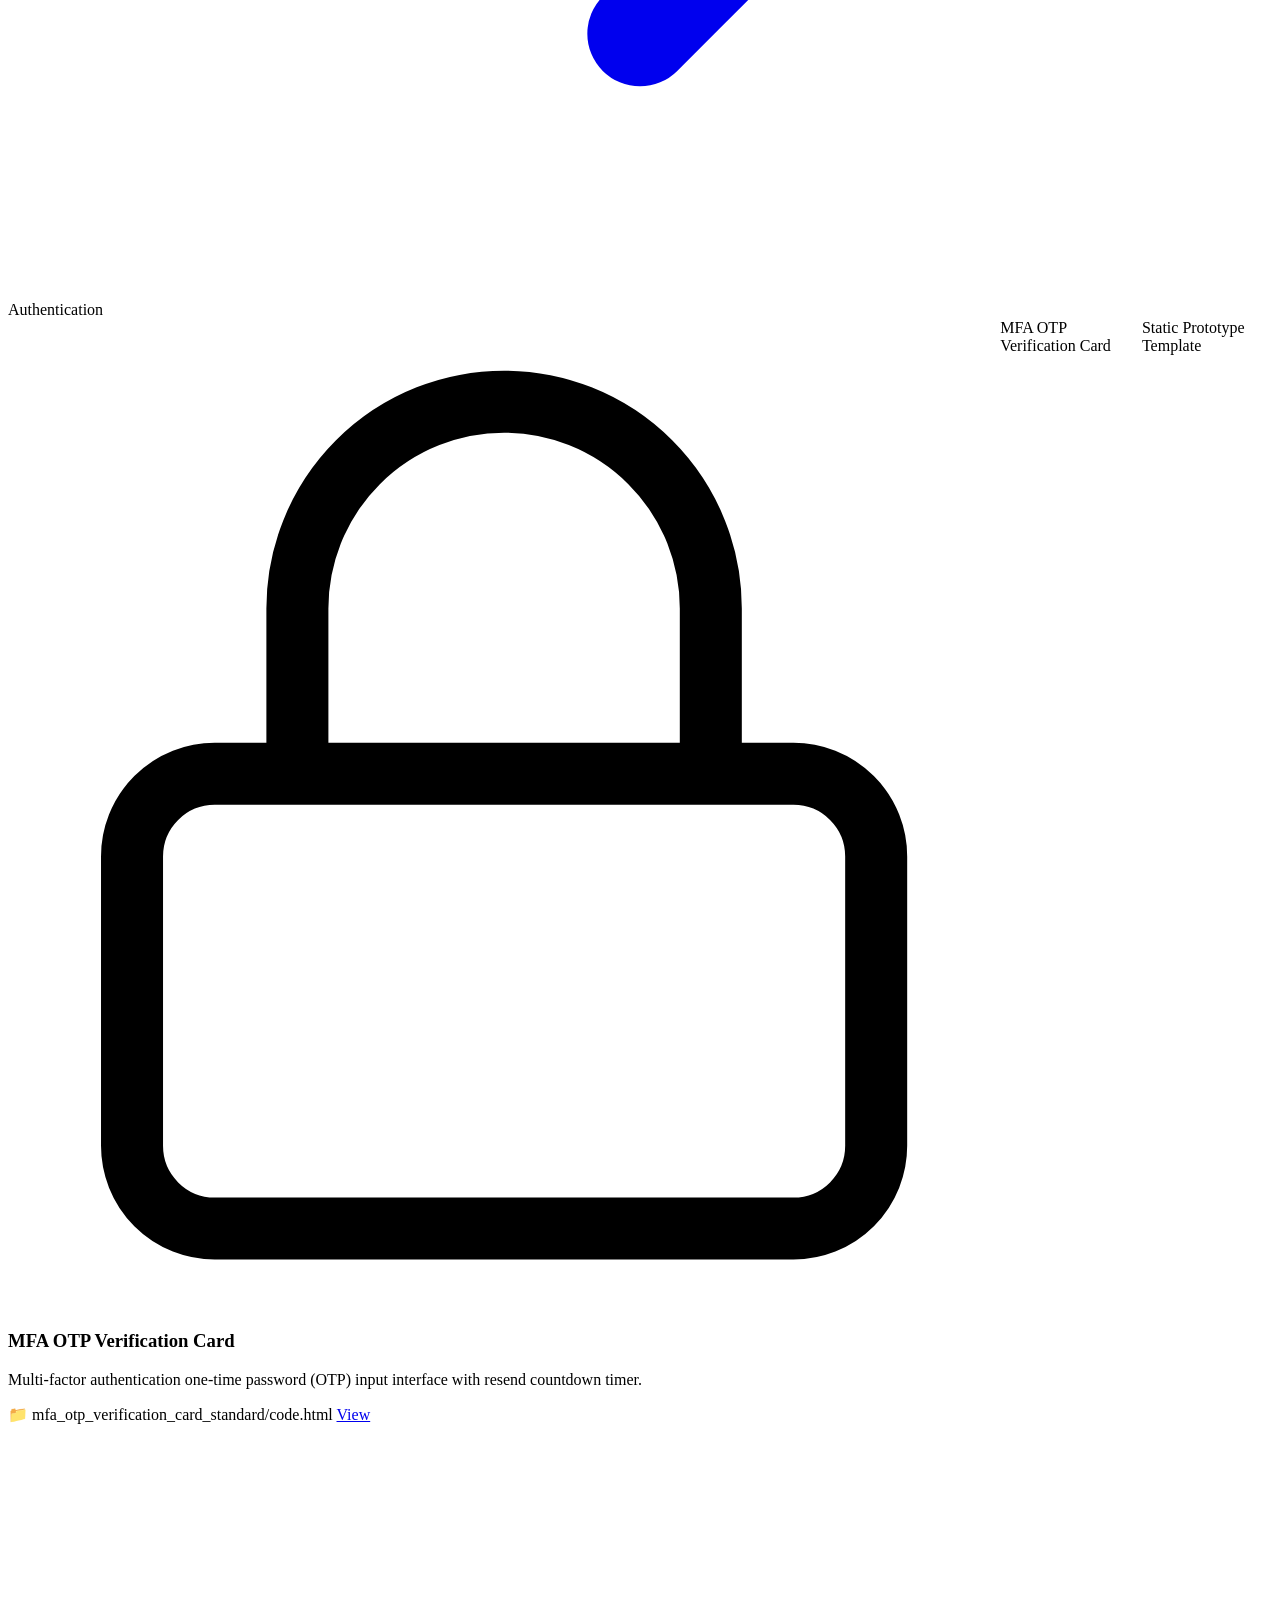
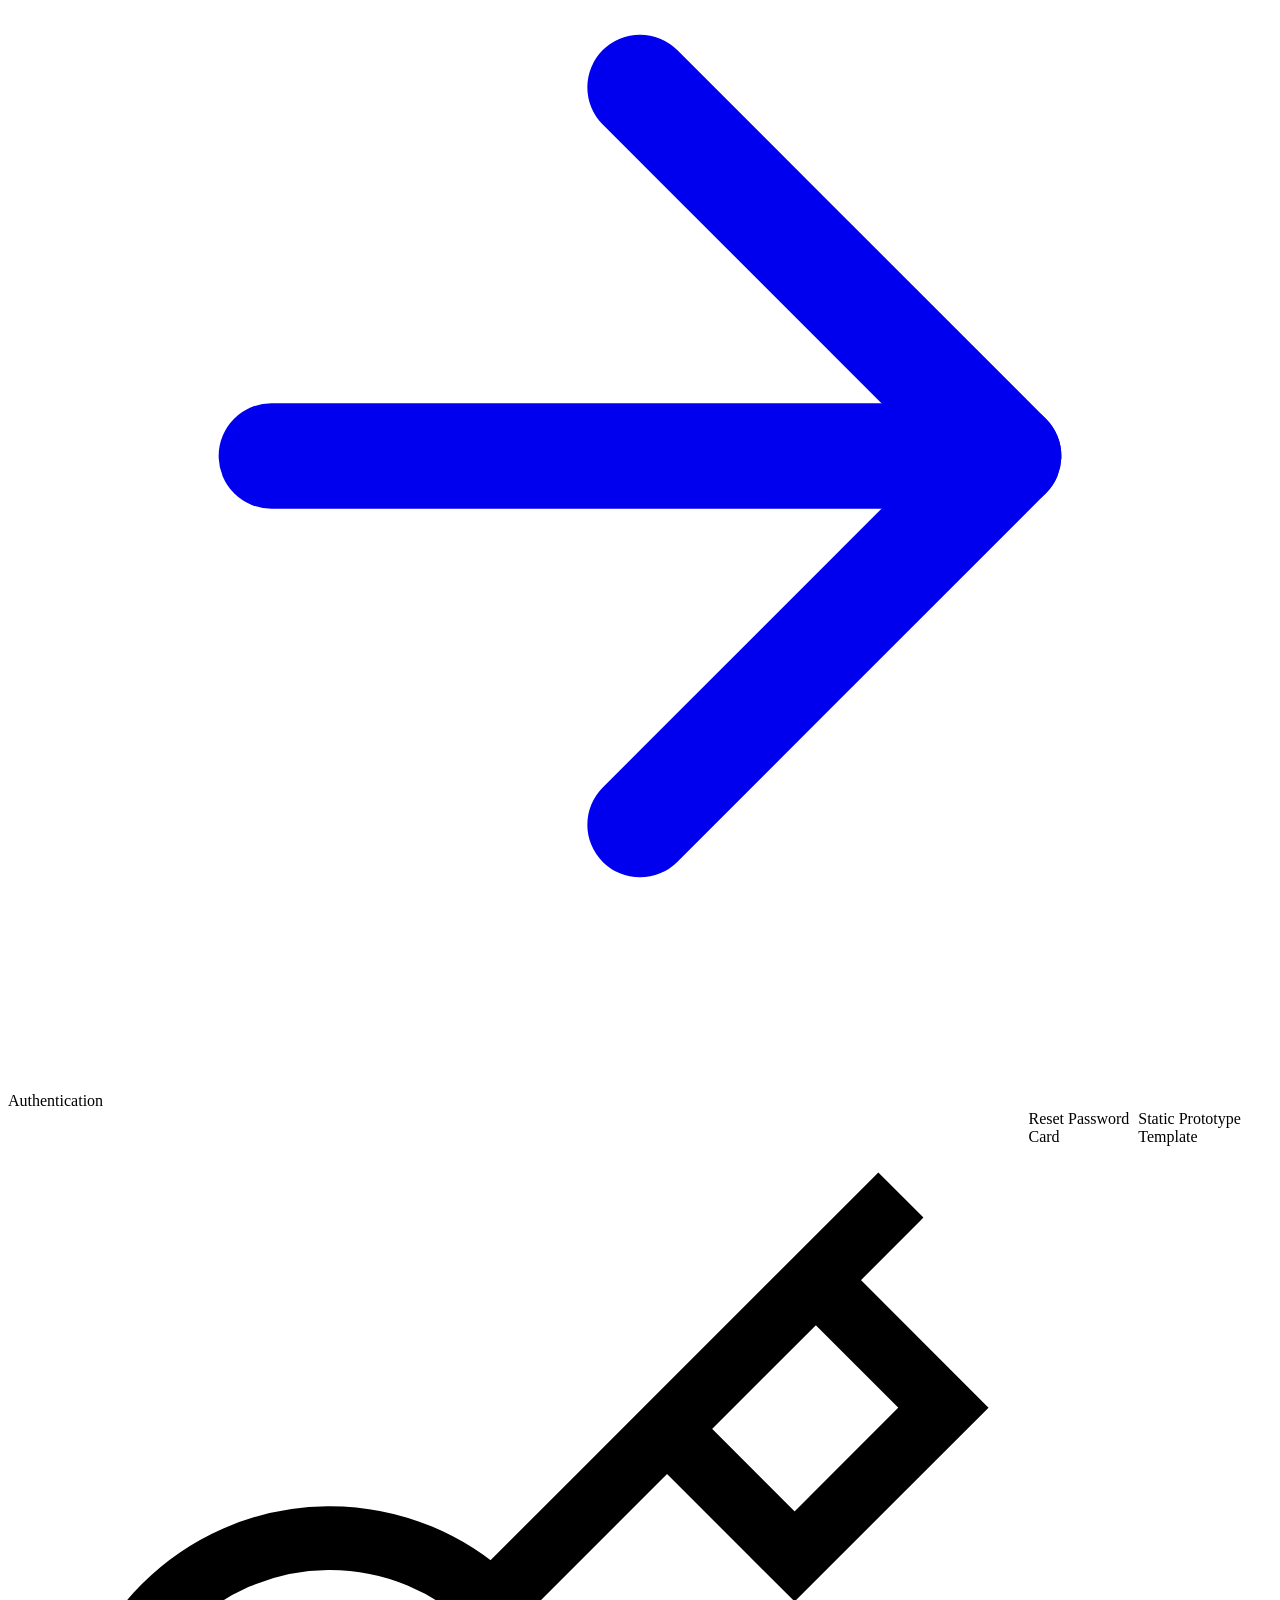
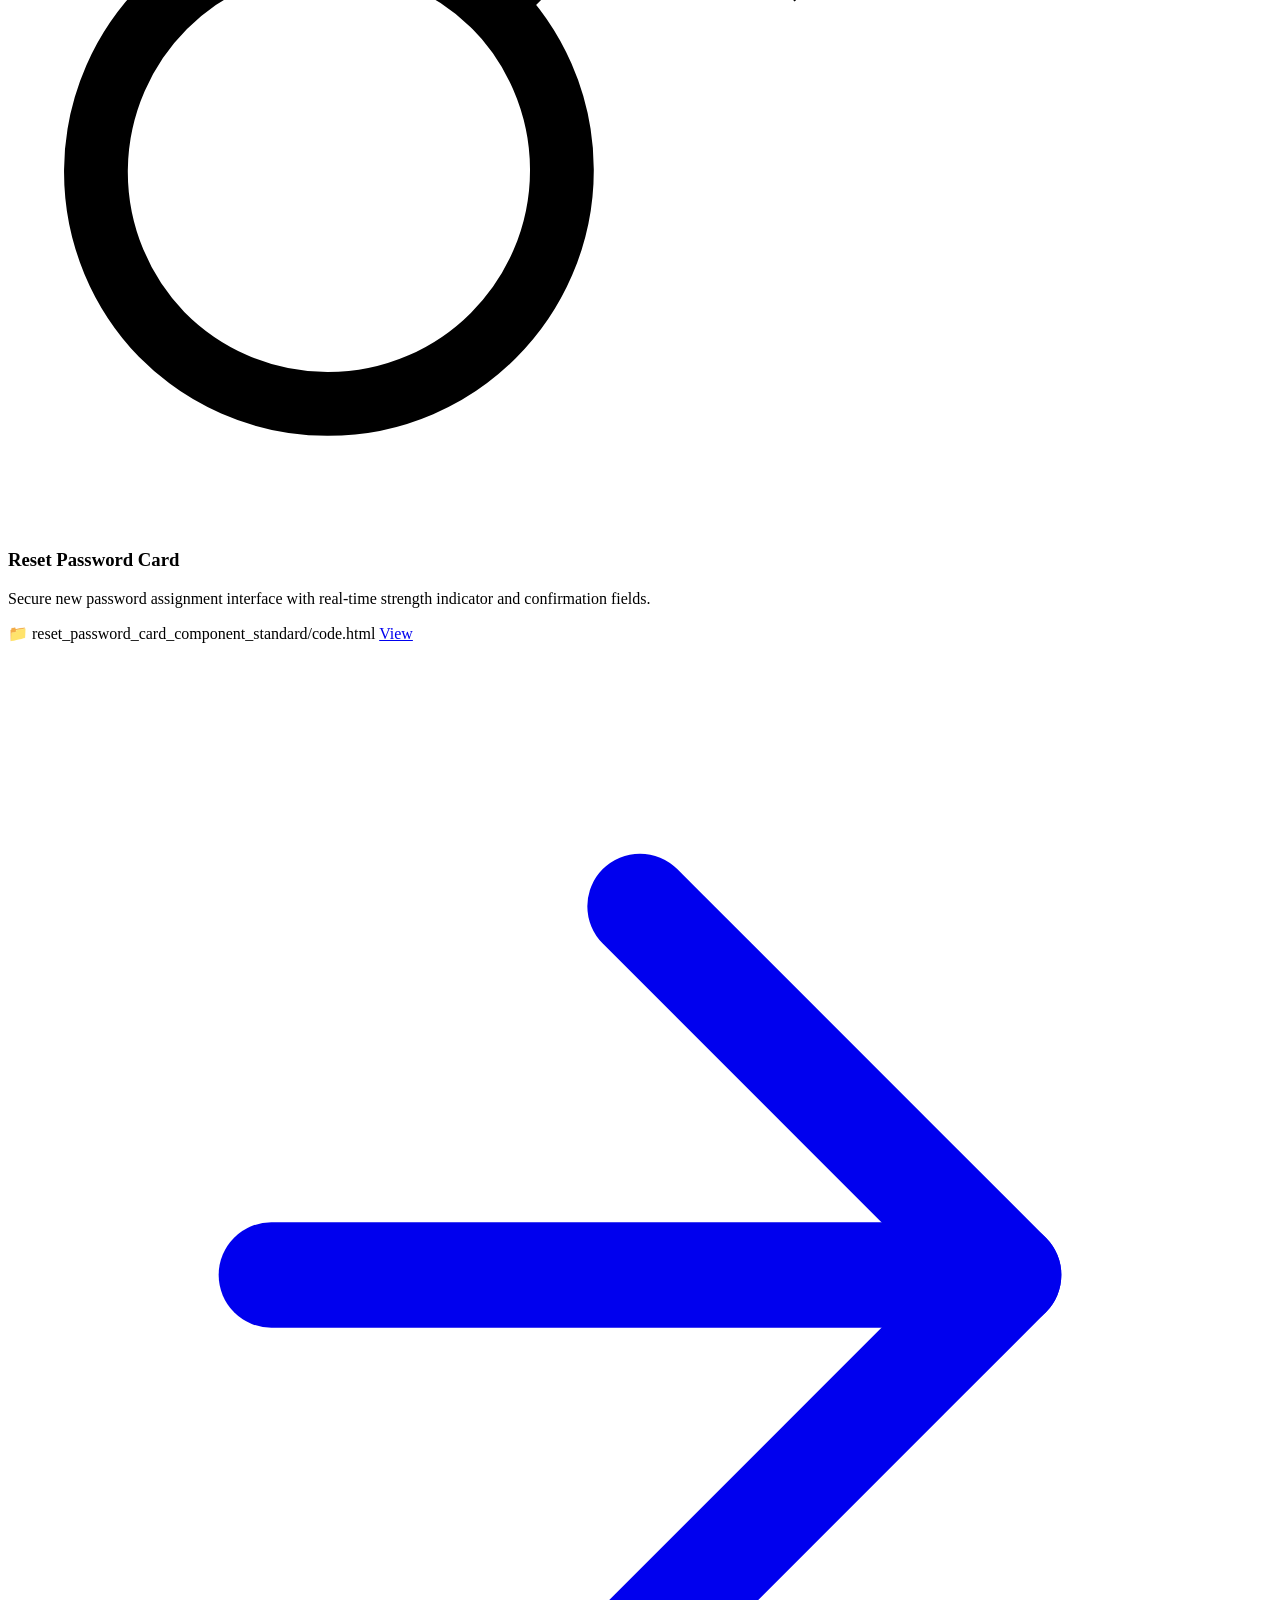
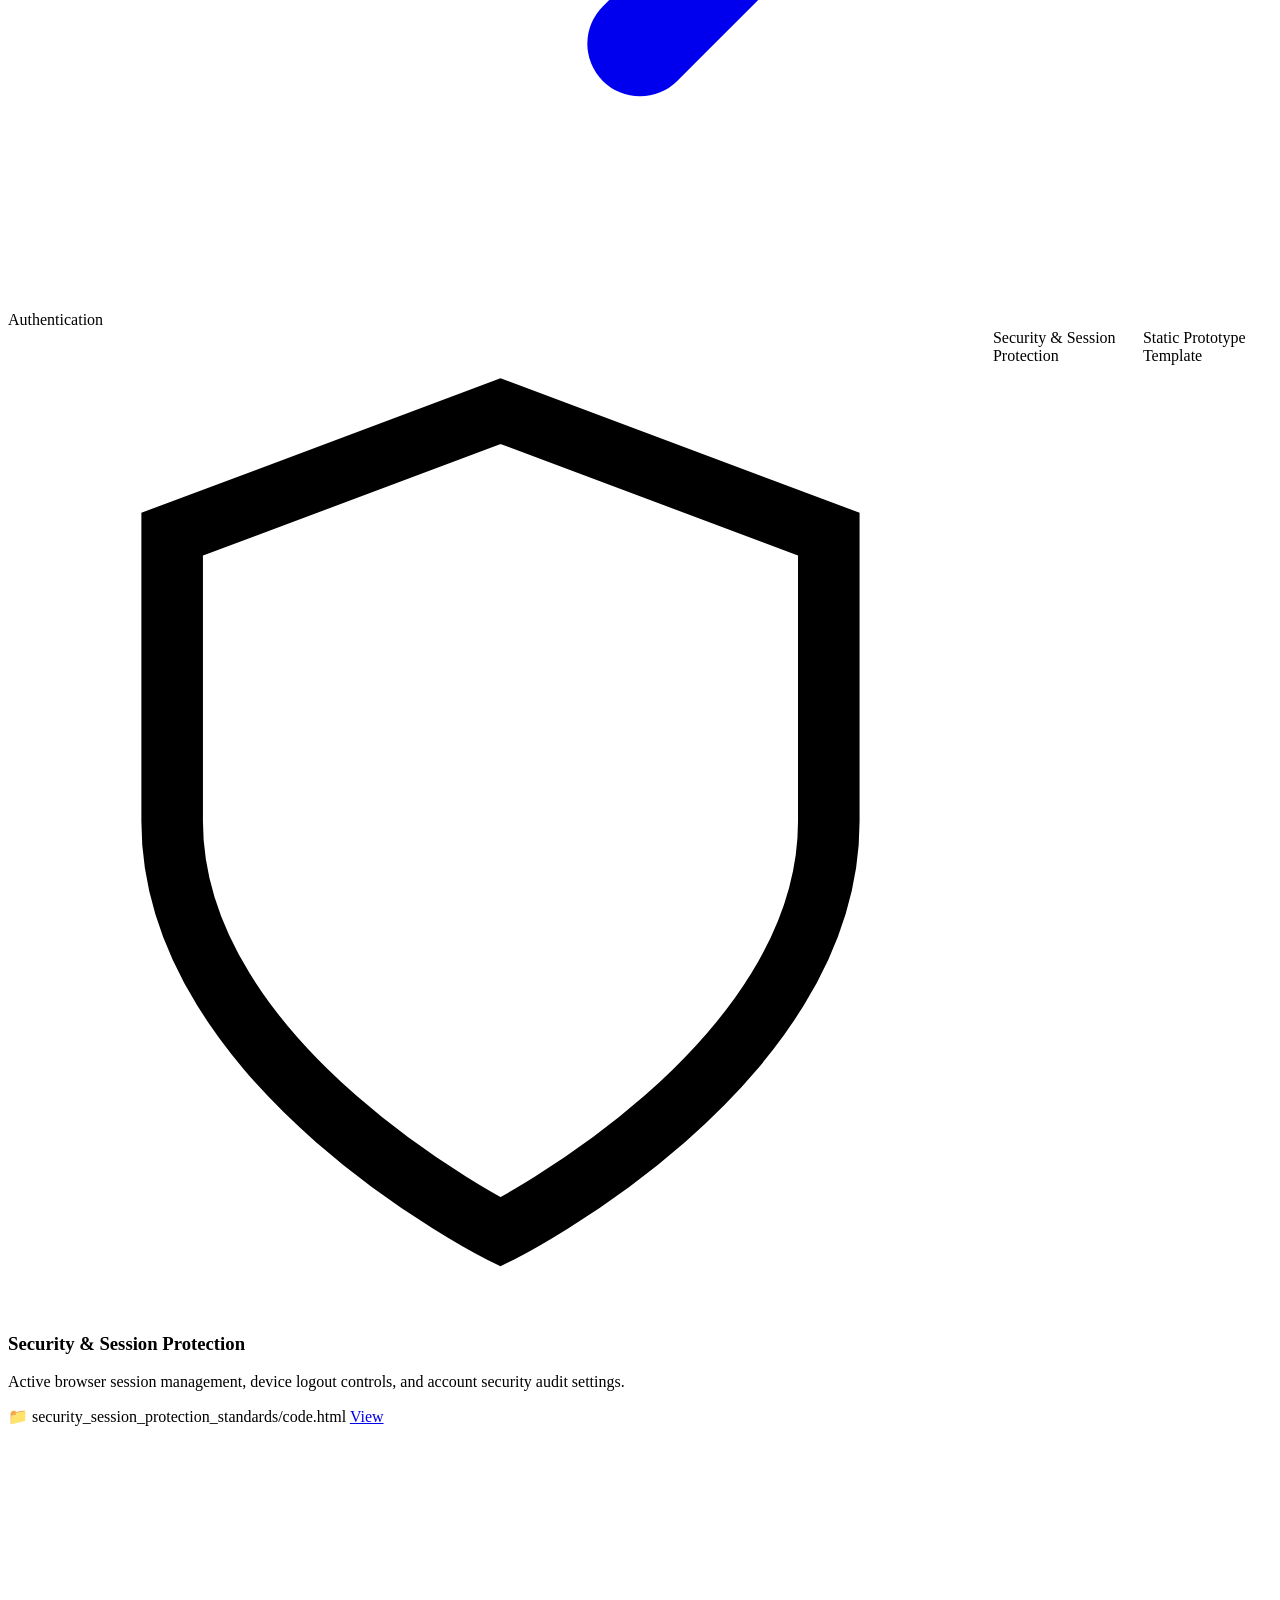
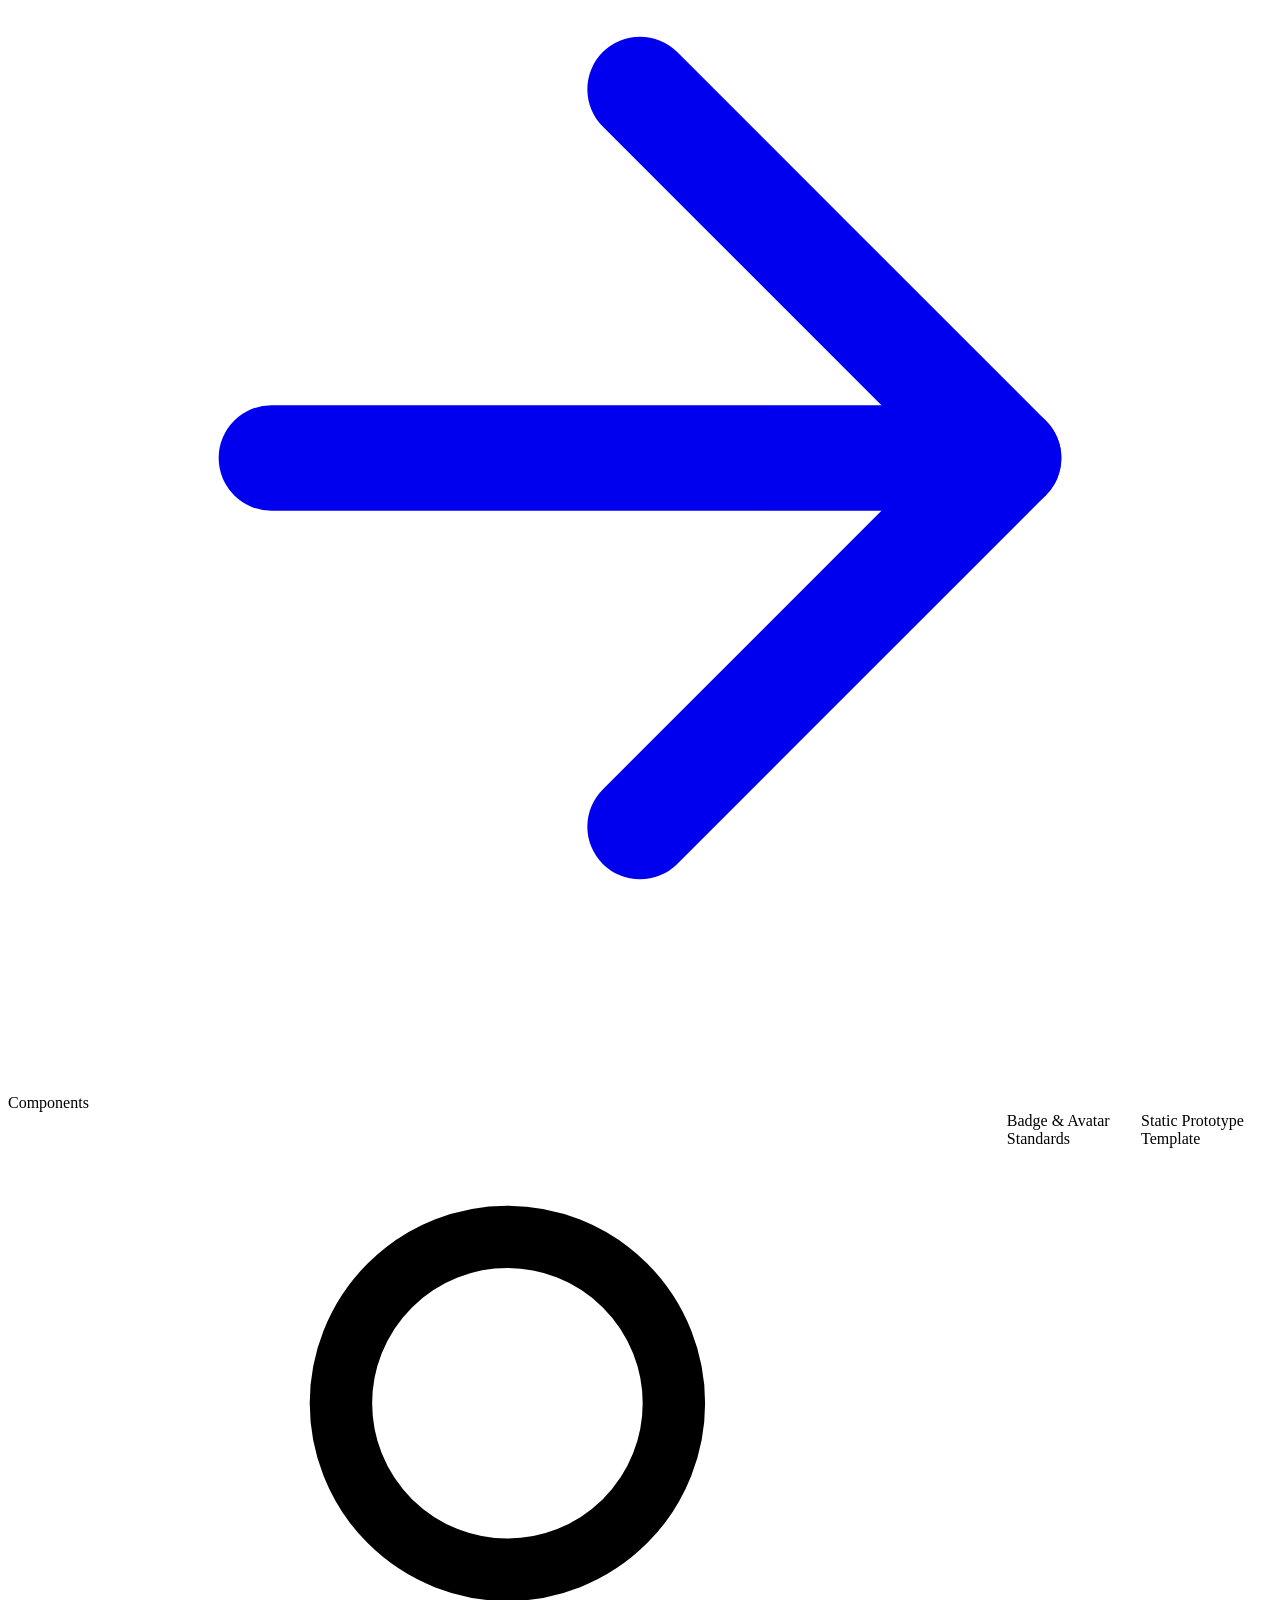
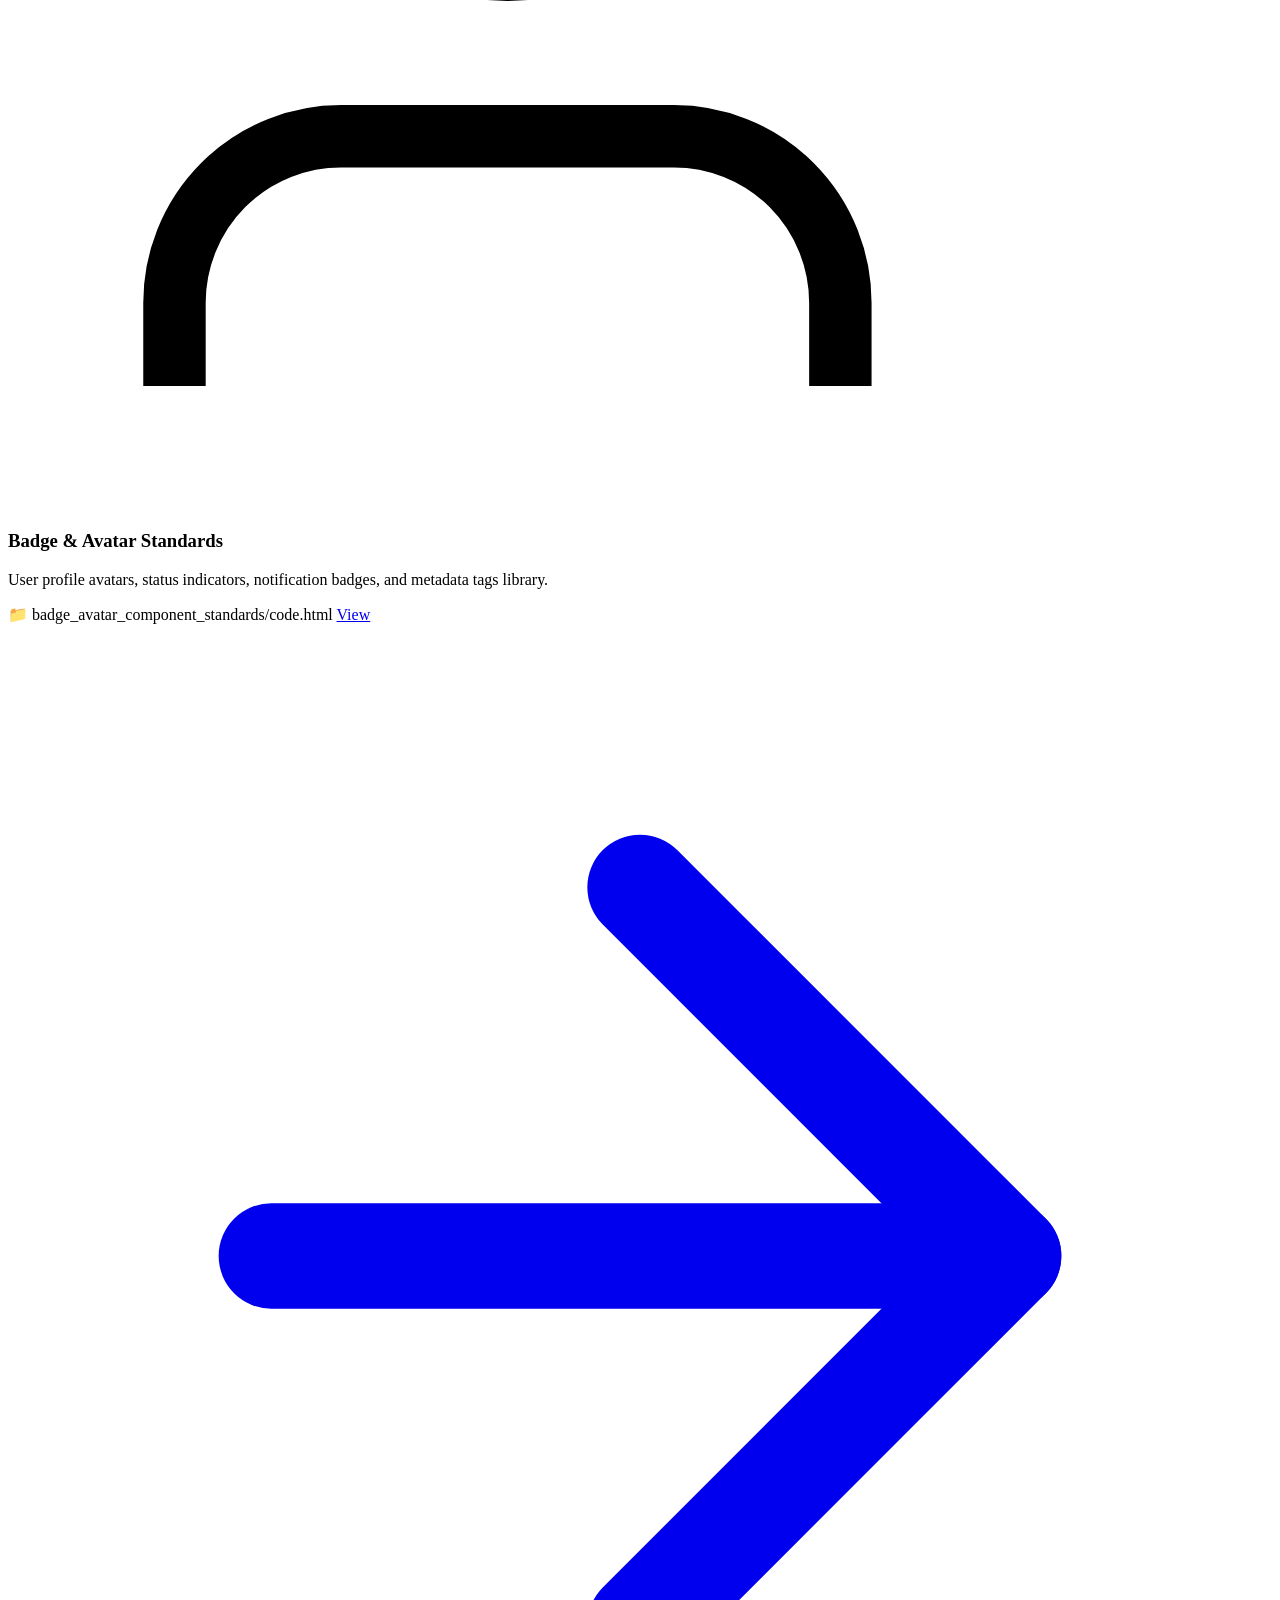
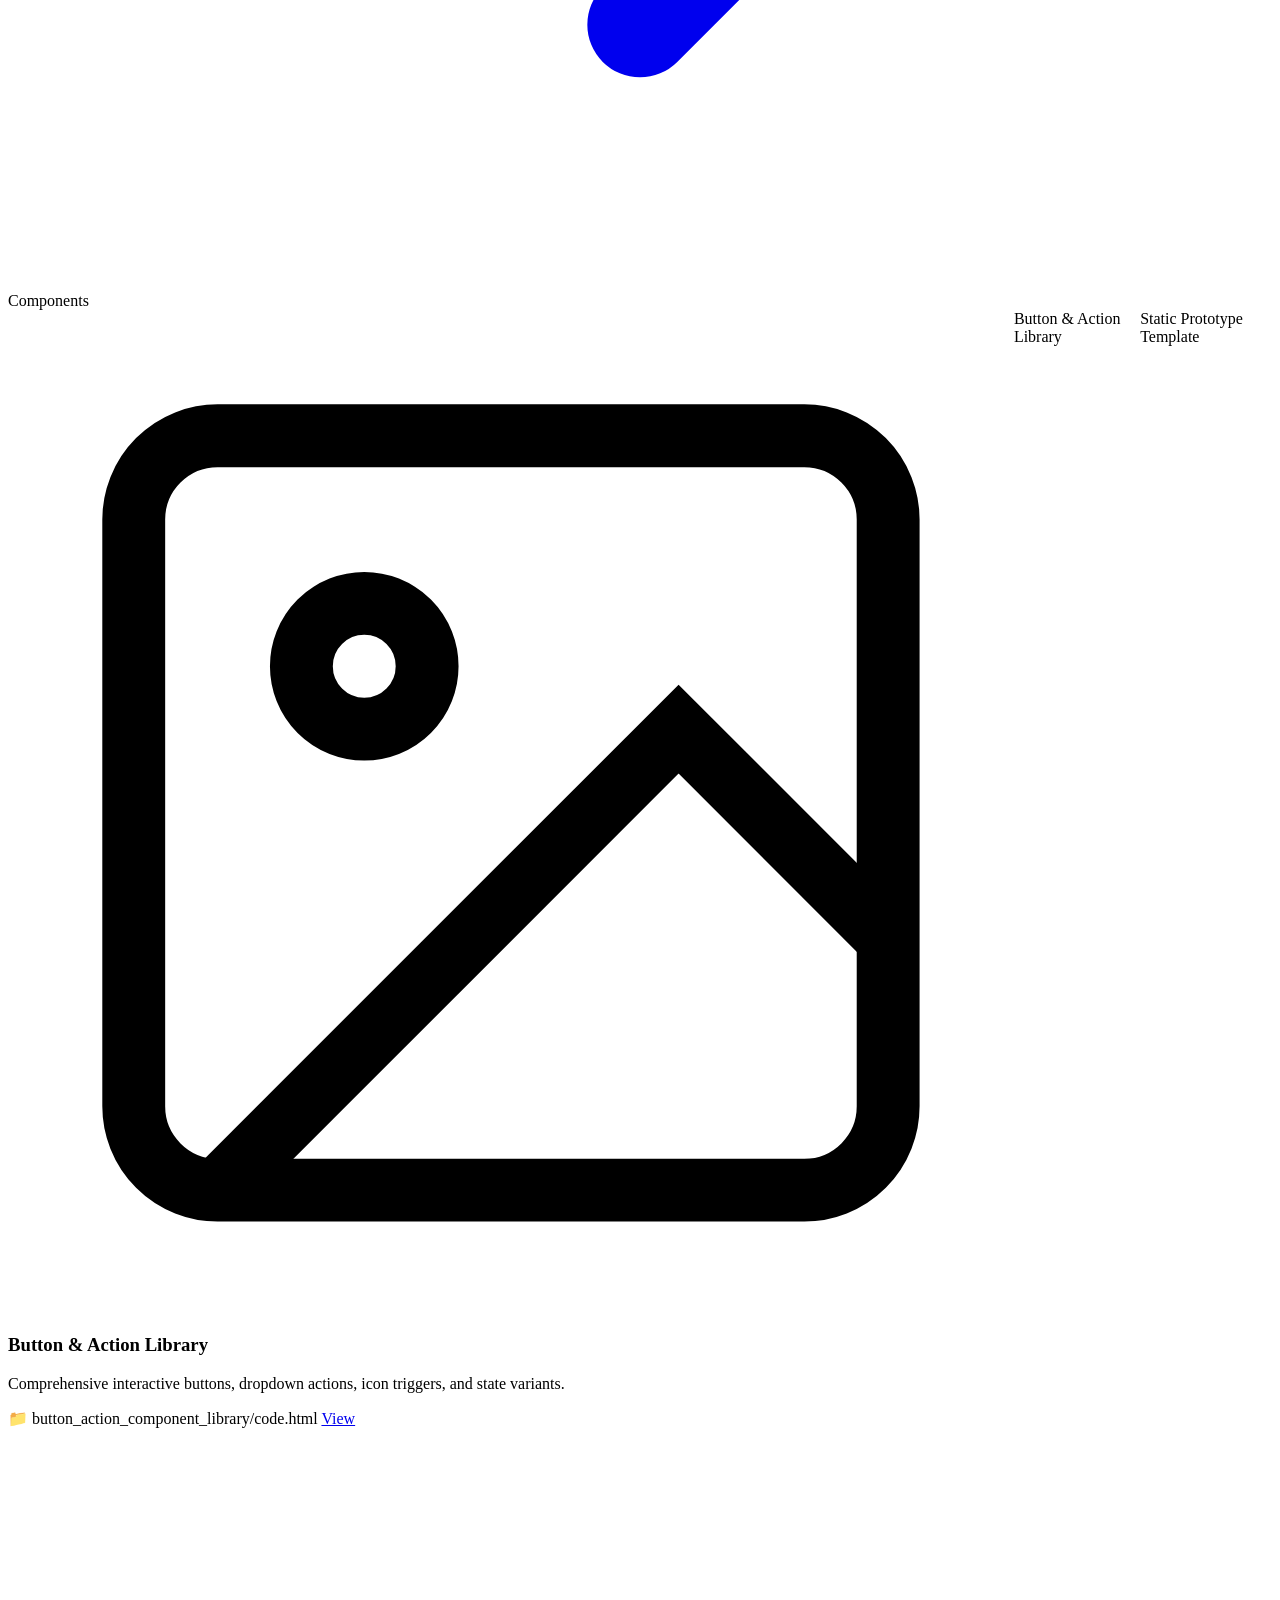
==== commit 68911898: "Change header text from 'UI Hub' to 'UI Hubs'" ====
--- a/index.html
+++ b/index.html
@@ -23,7 +23,7 @@
                 <div class="brand-identity">
                     <div class="brand-logo">BZ</div>
                     <div class="brand-text">
-                        <h1><span>UI Hub</span></h1>
+                        <h1><span>UI Hubs</span></h1>
                     </div>
                     <span class="brand-badge">Pure CSS</span>
                 </div>
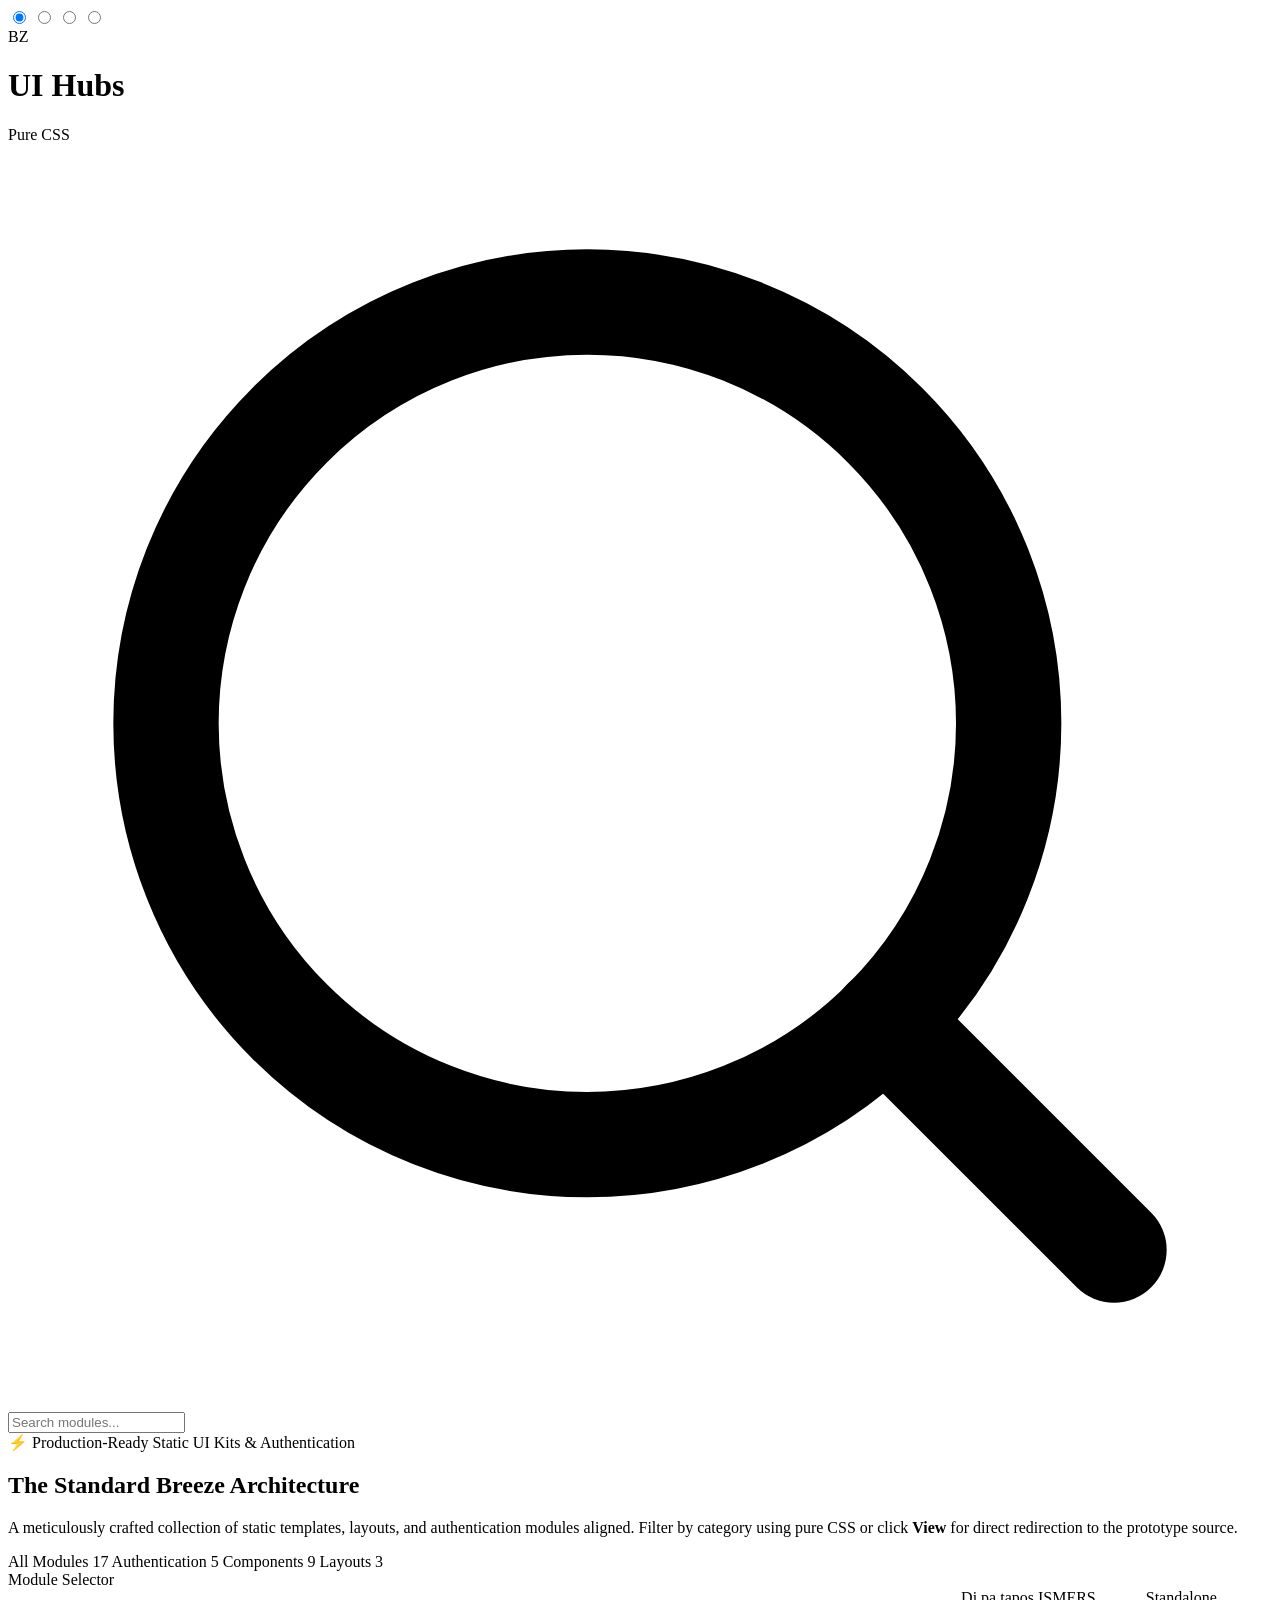
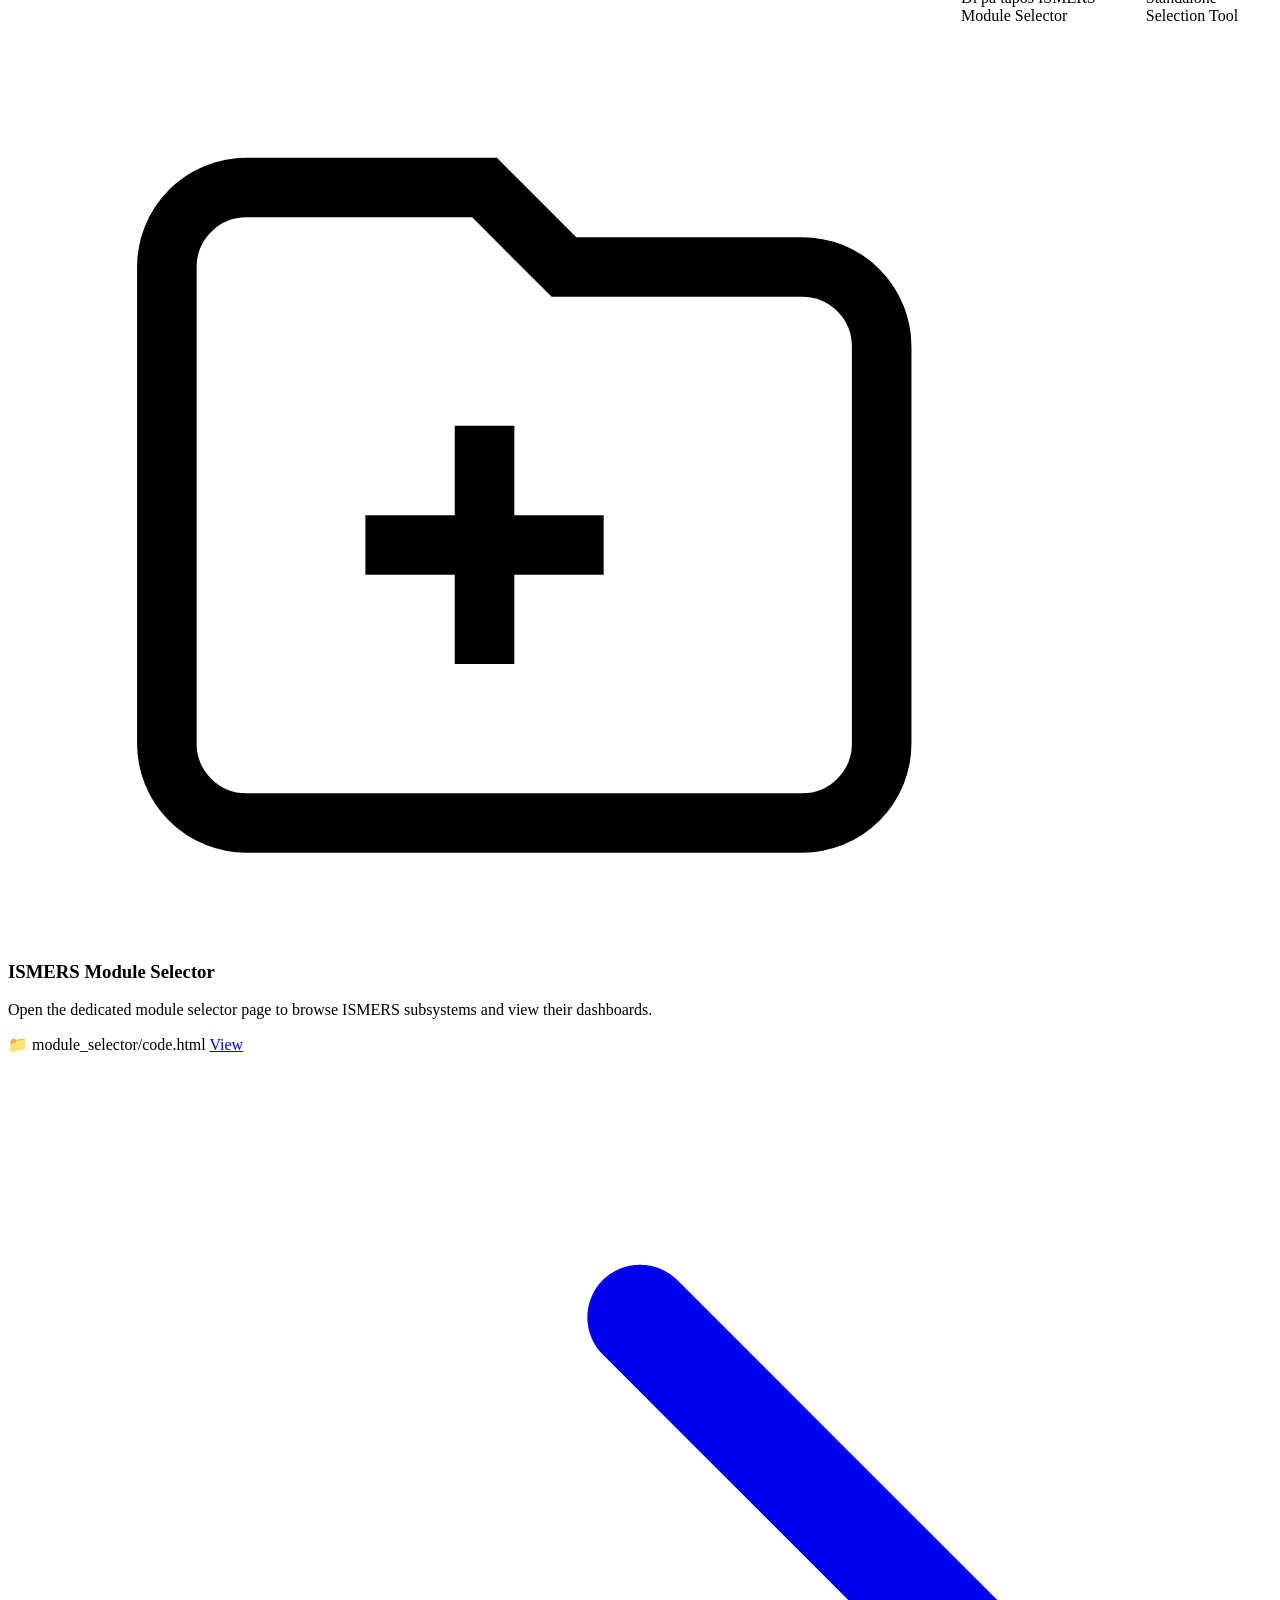
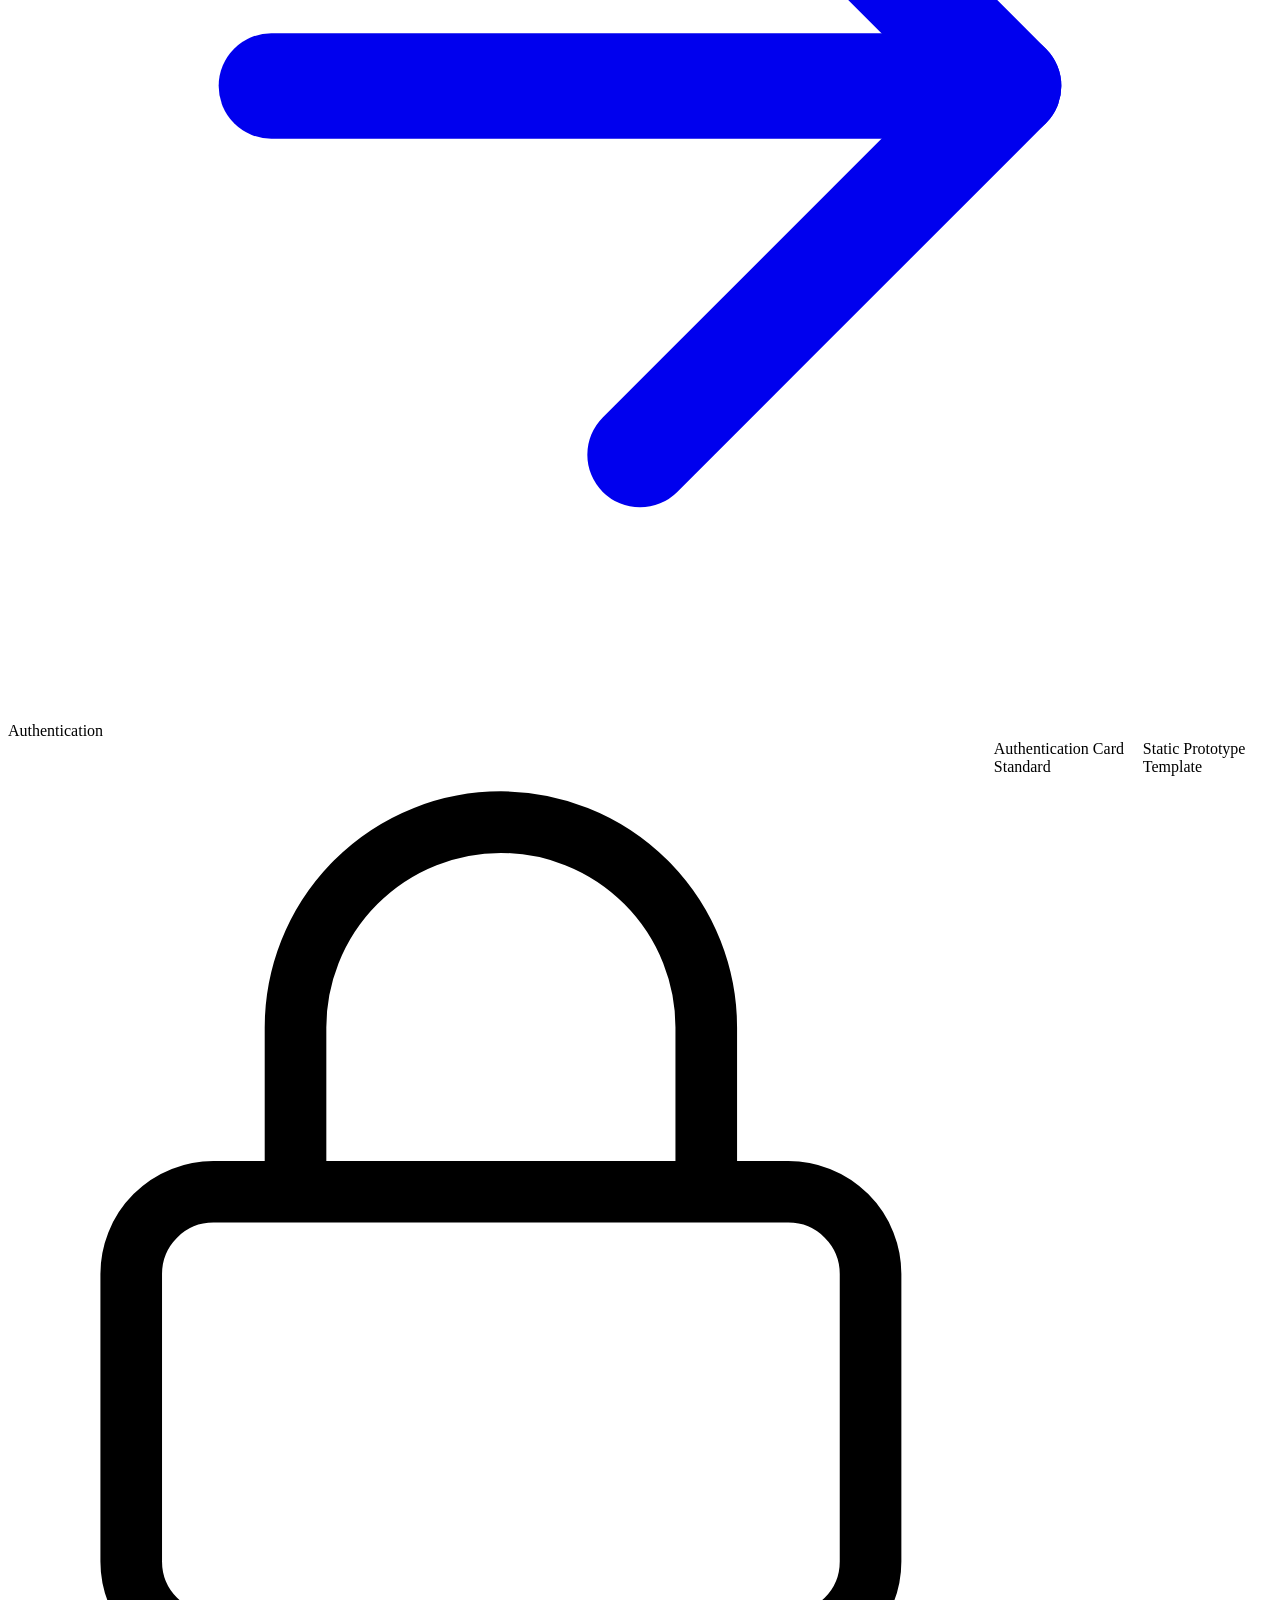
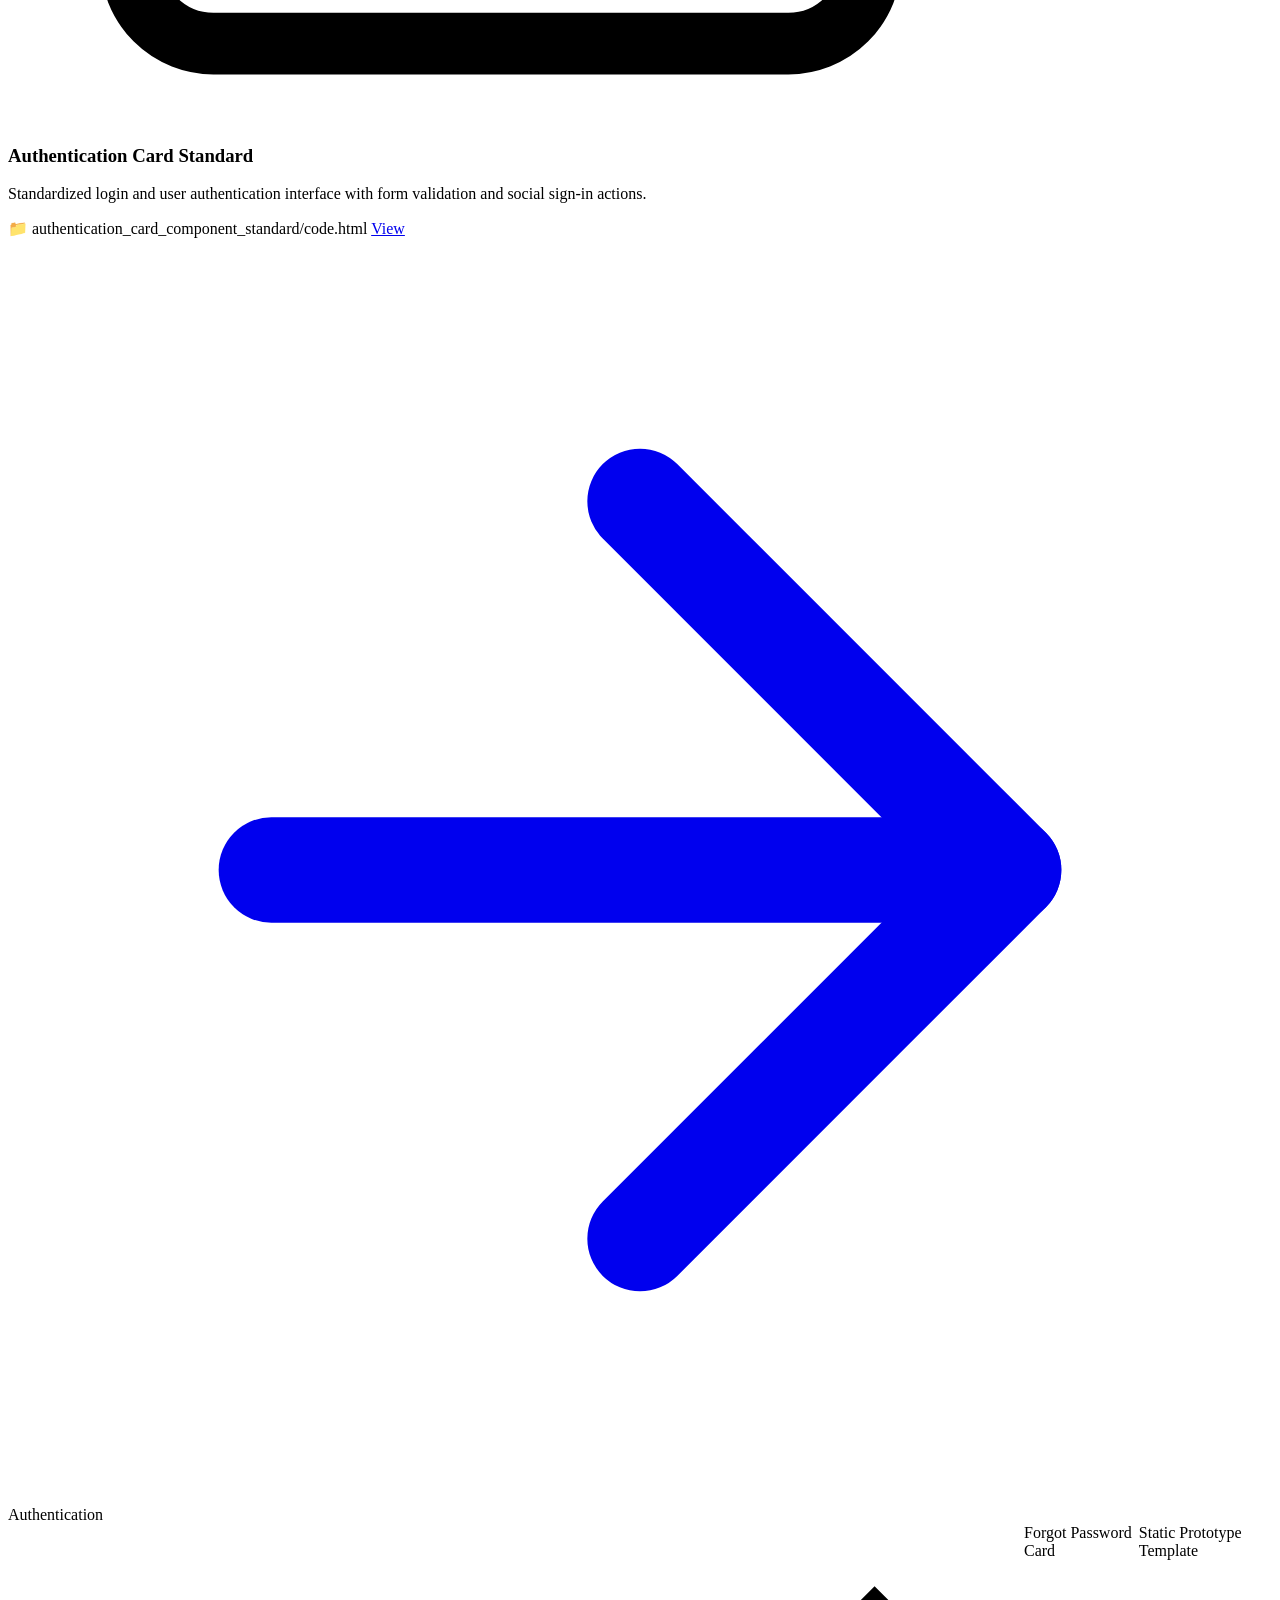
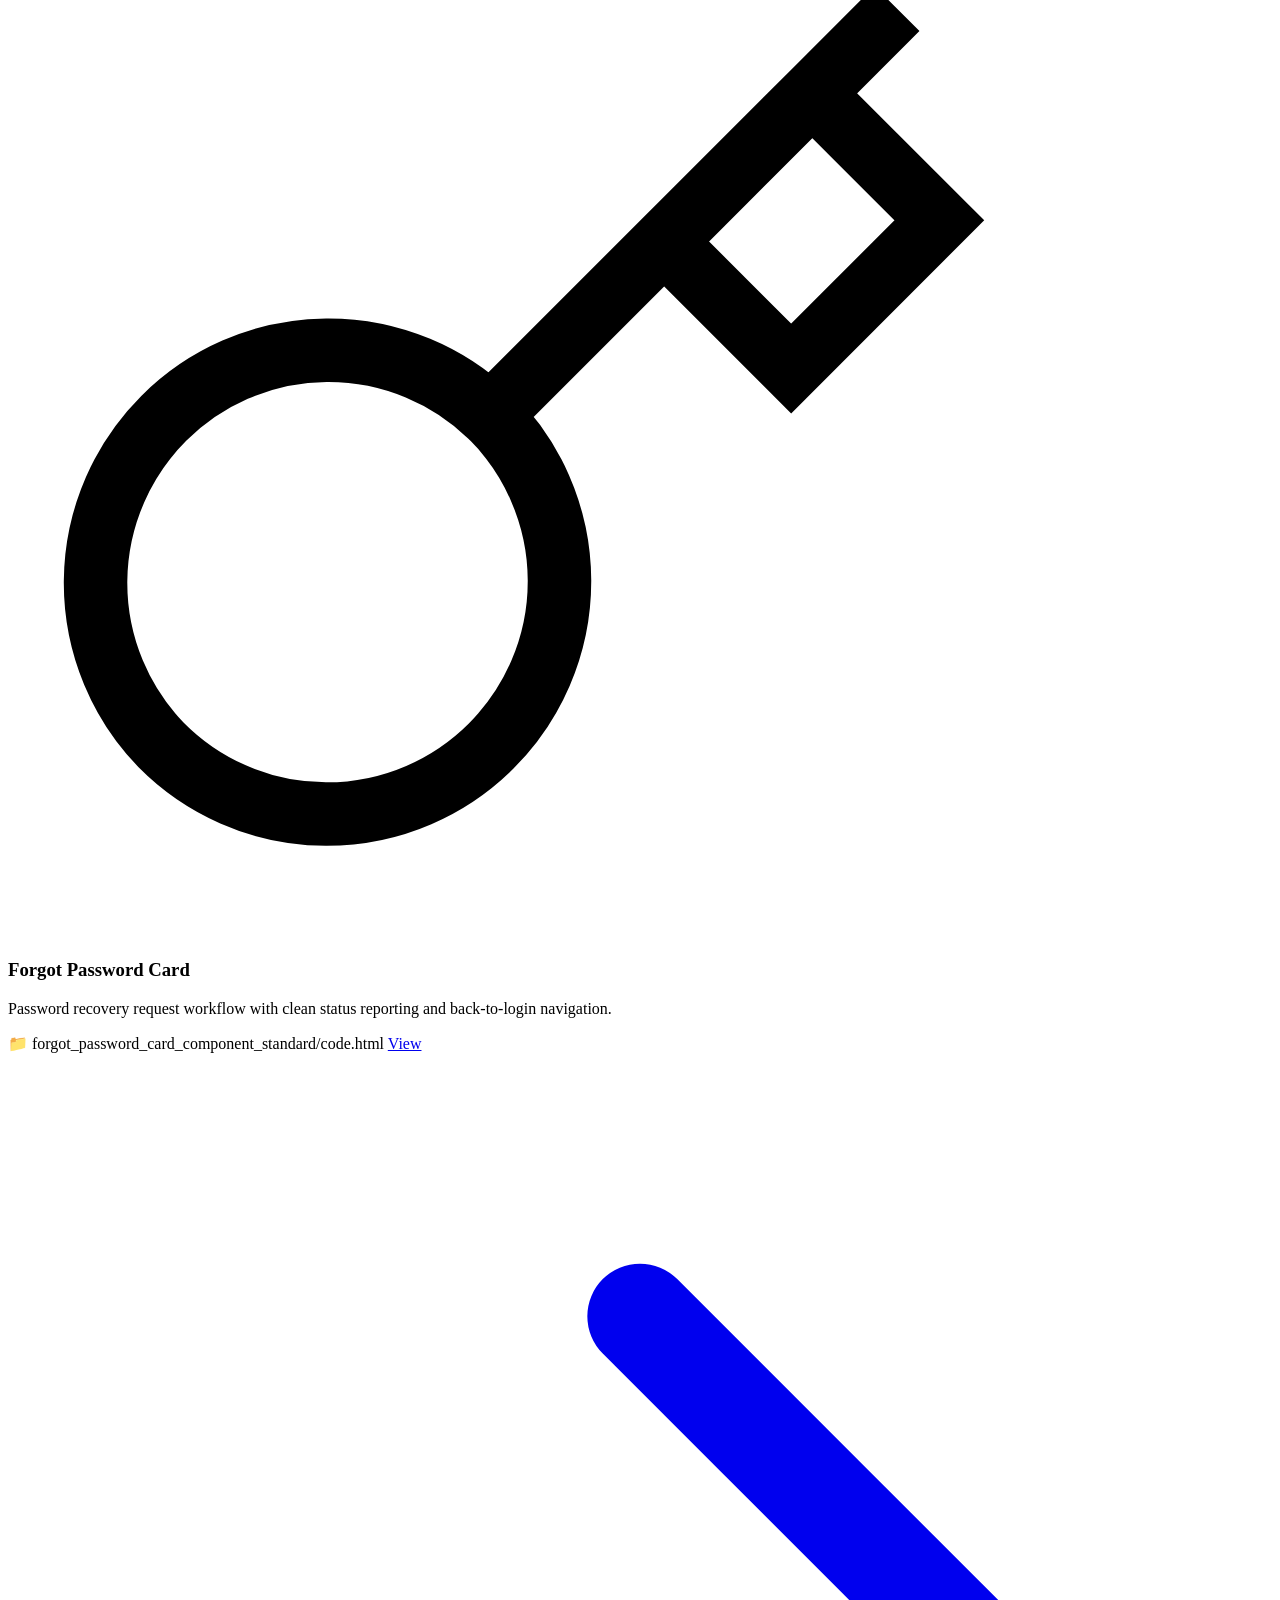
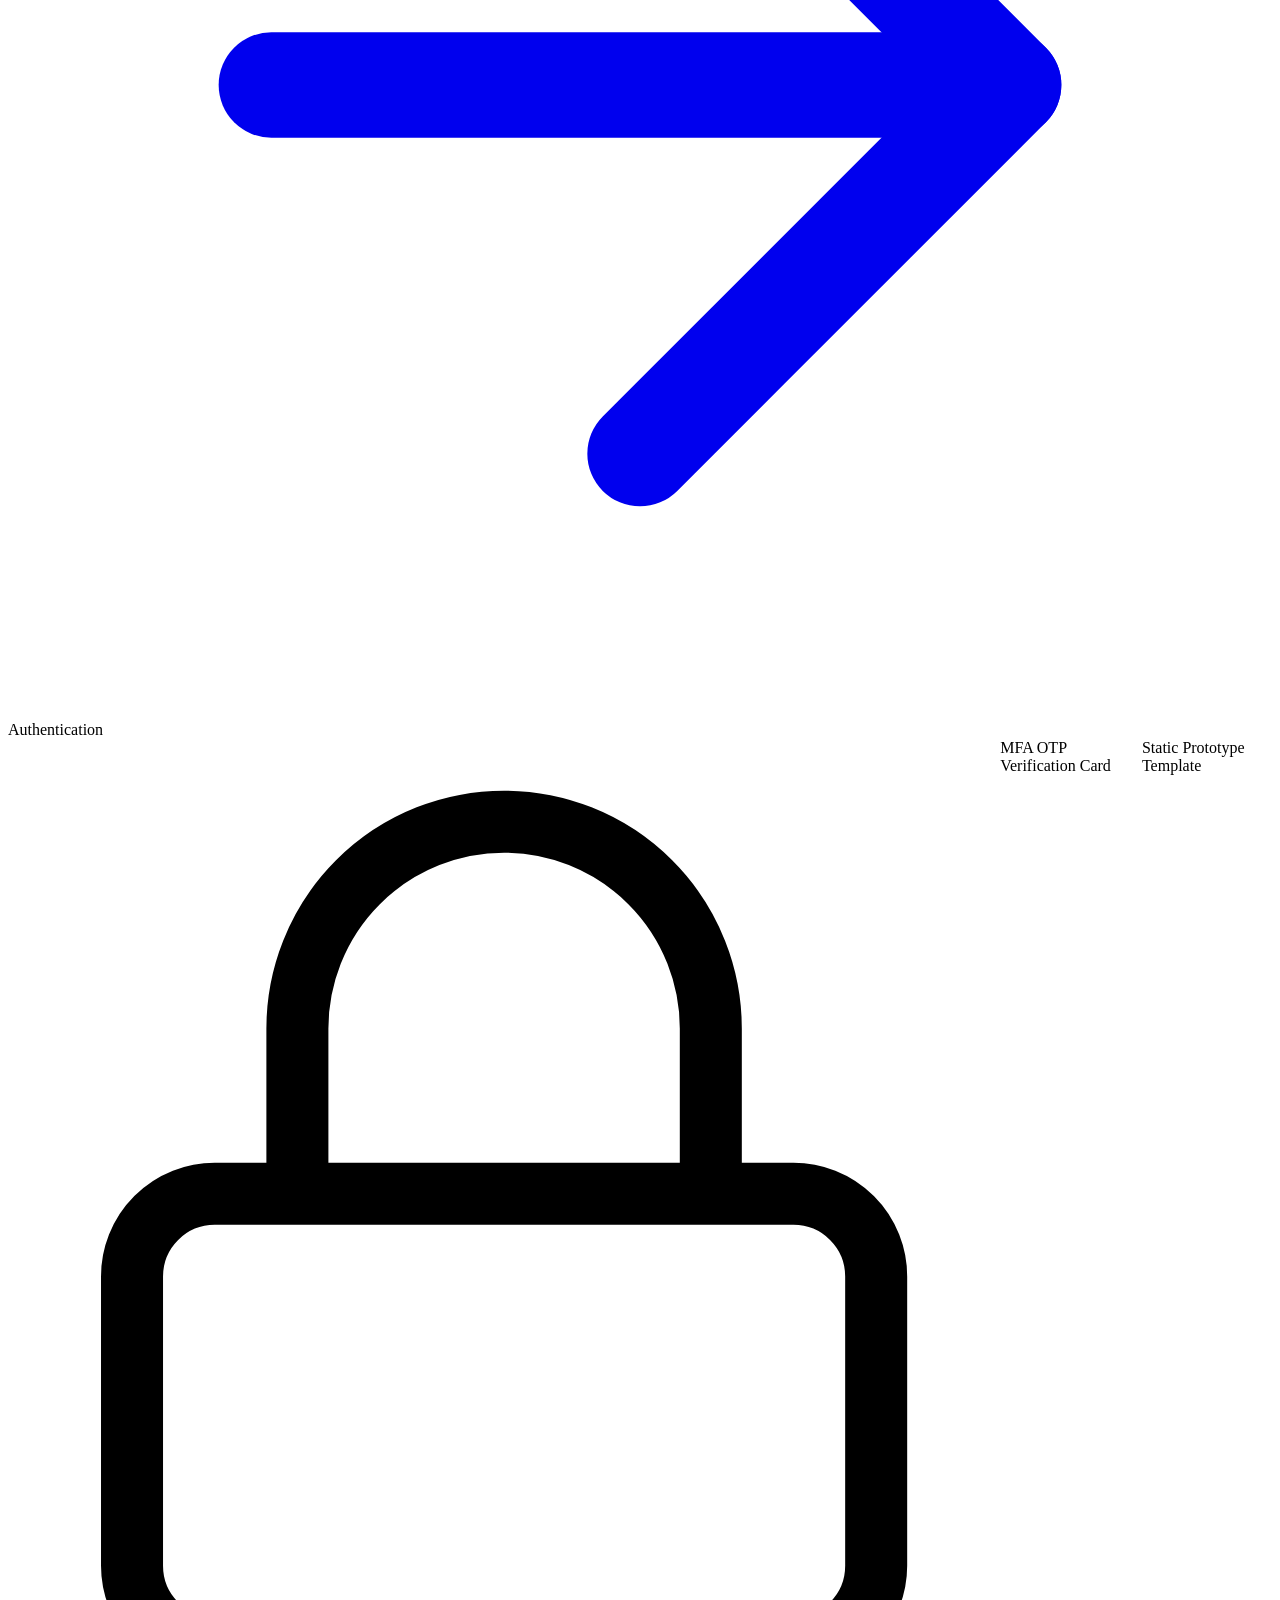
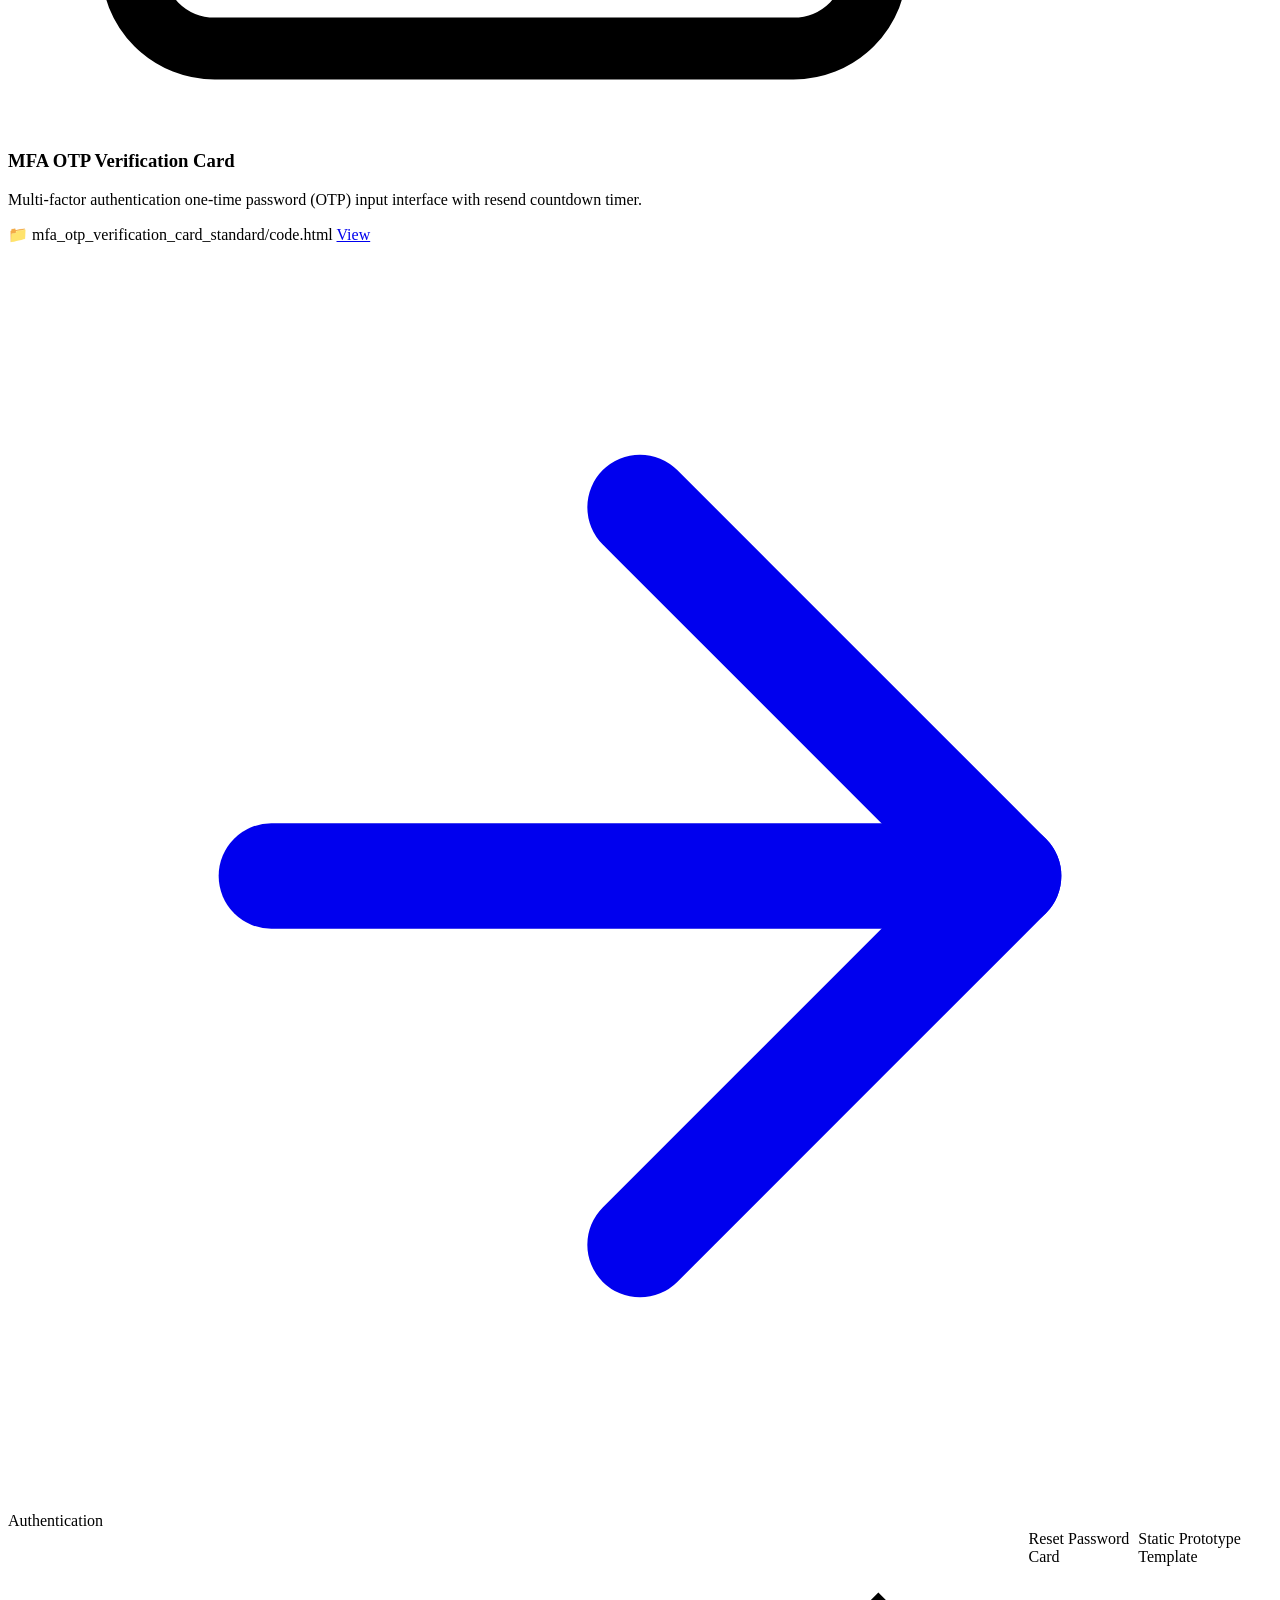
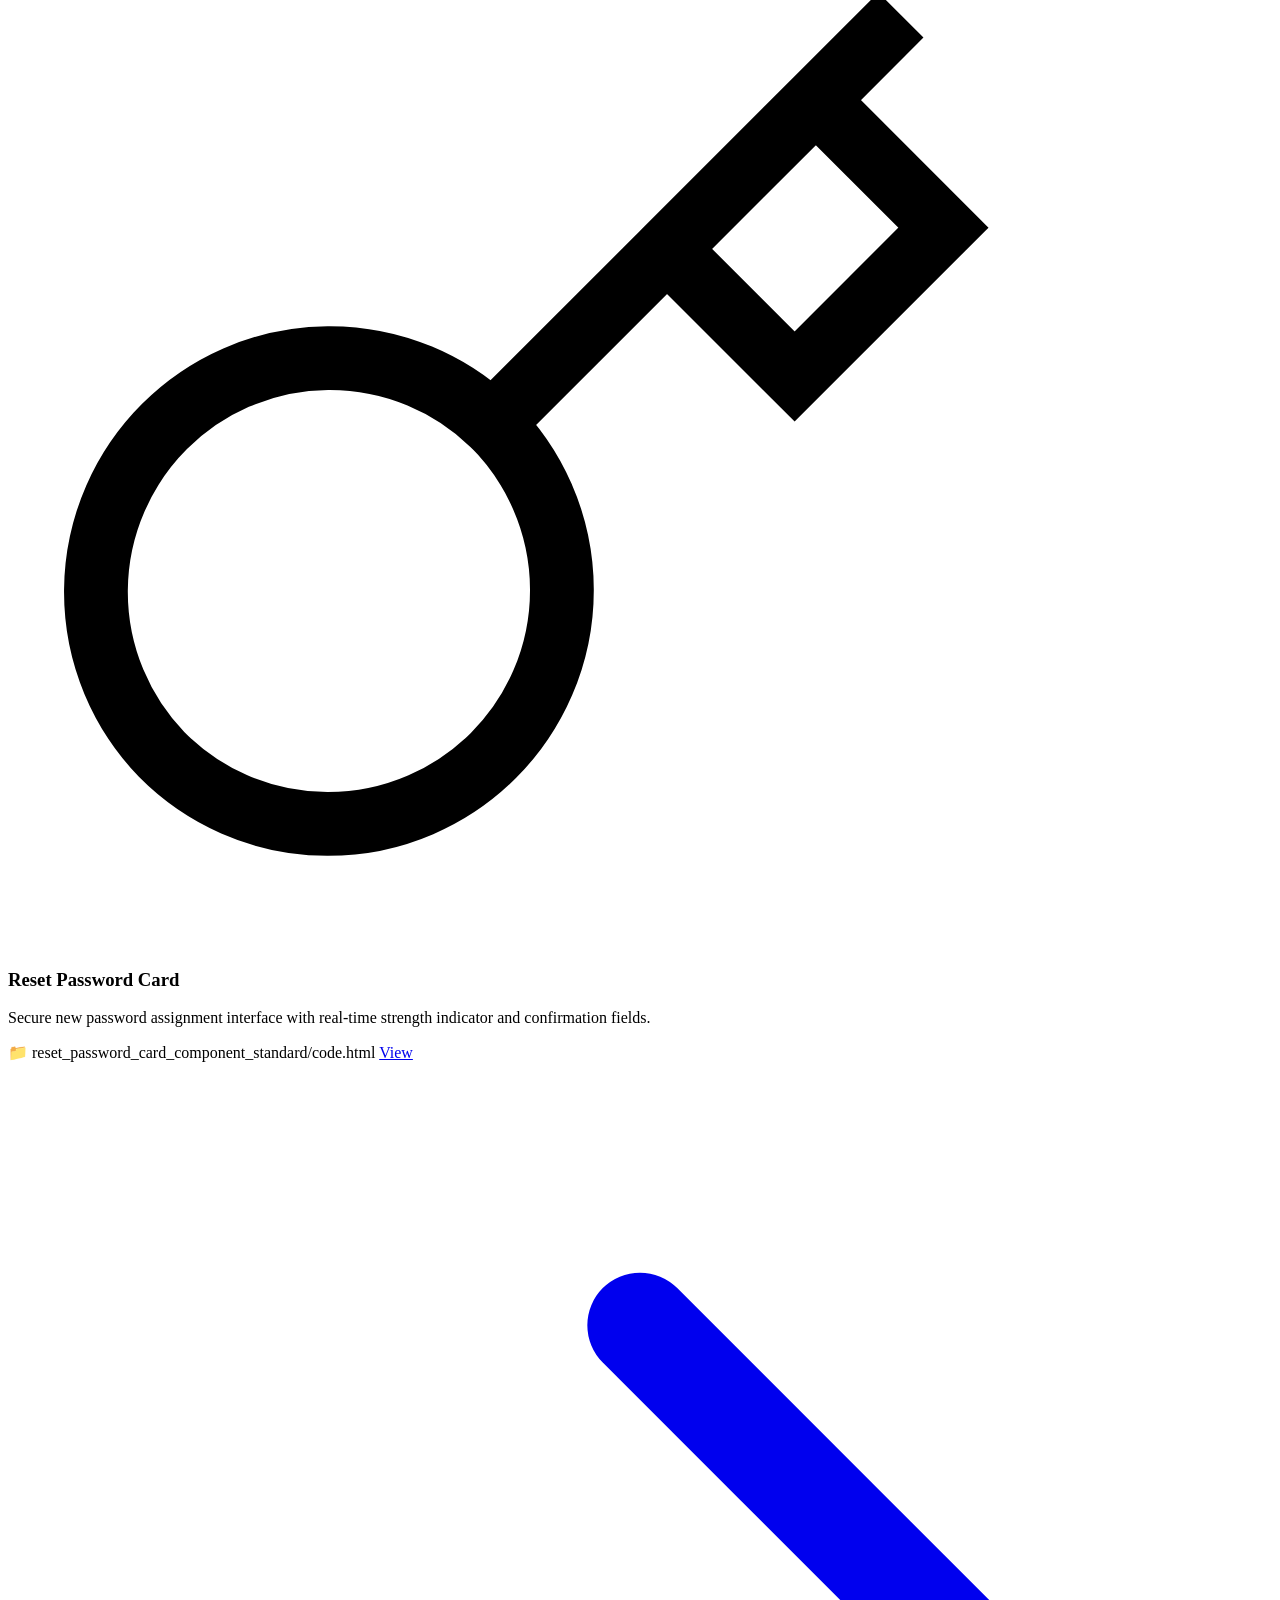
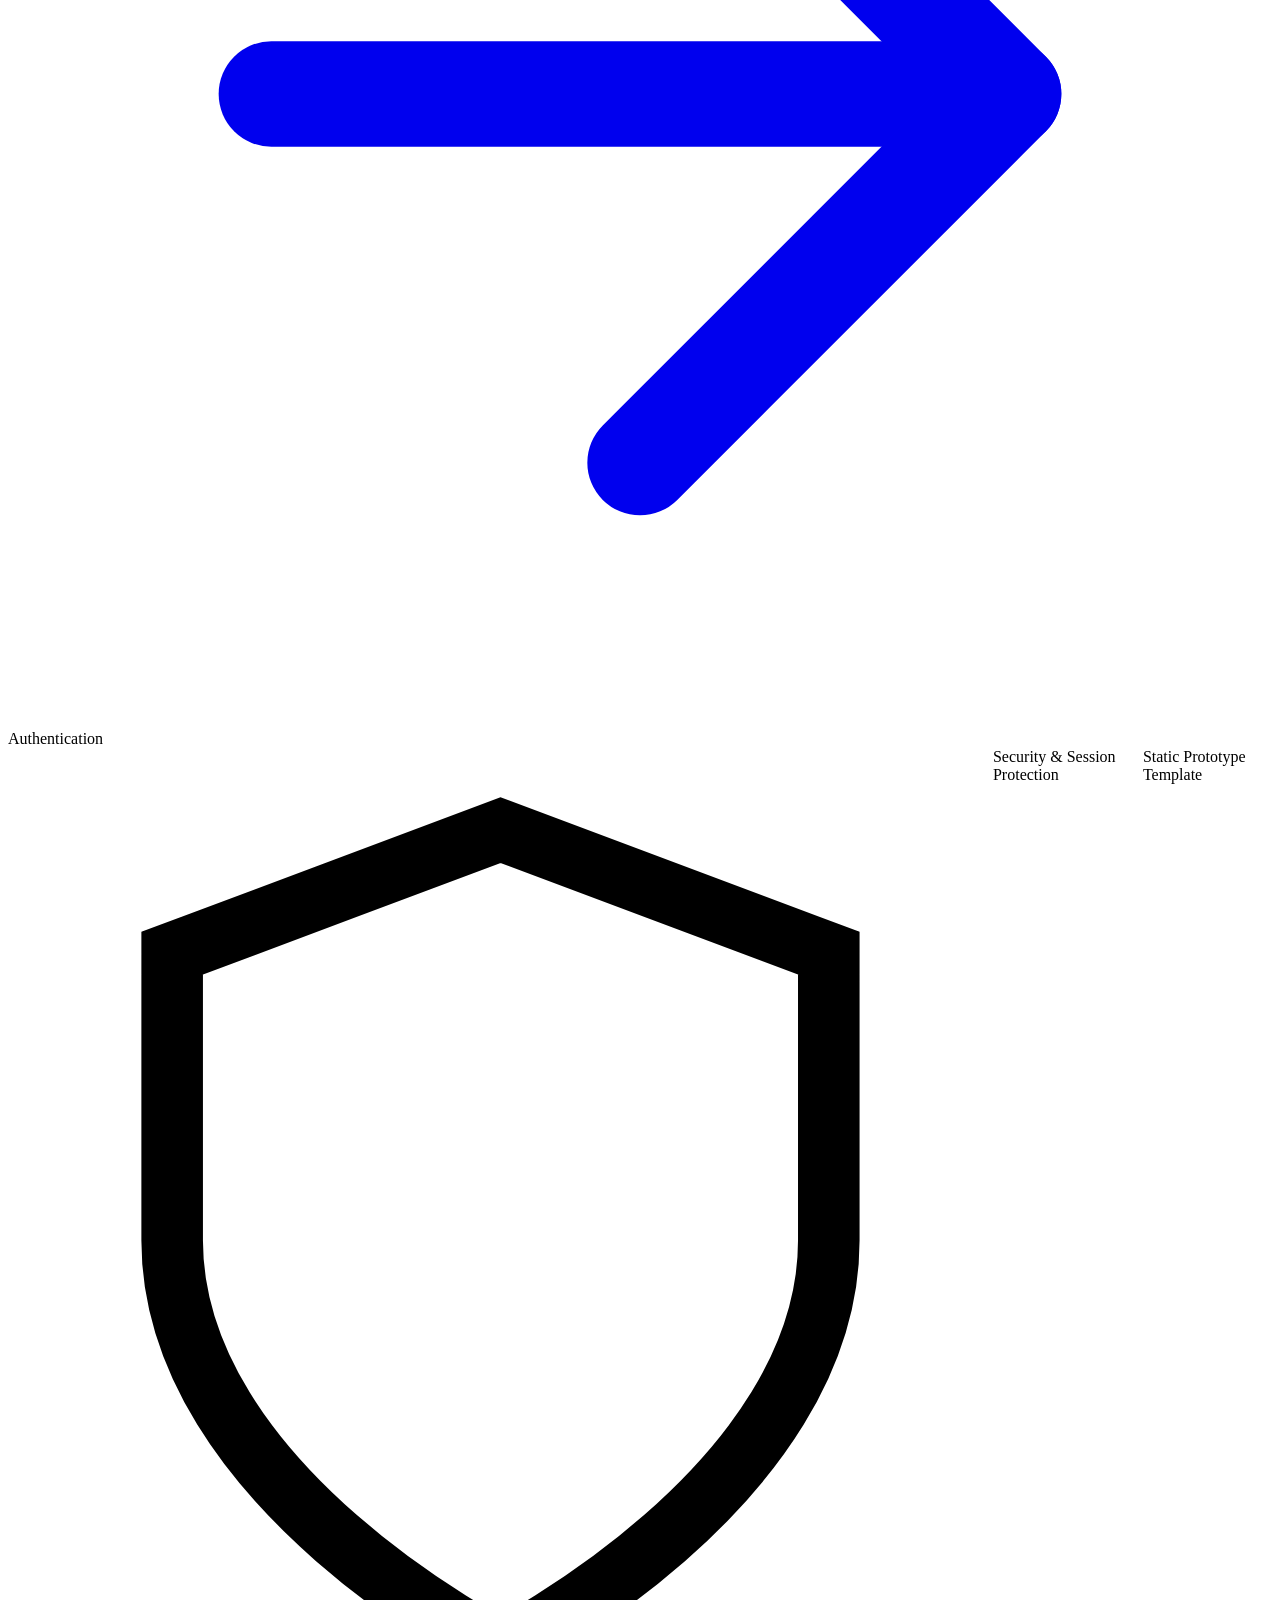
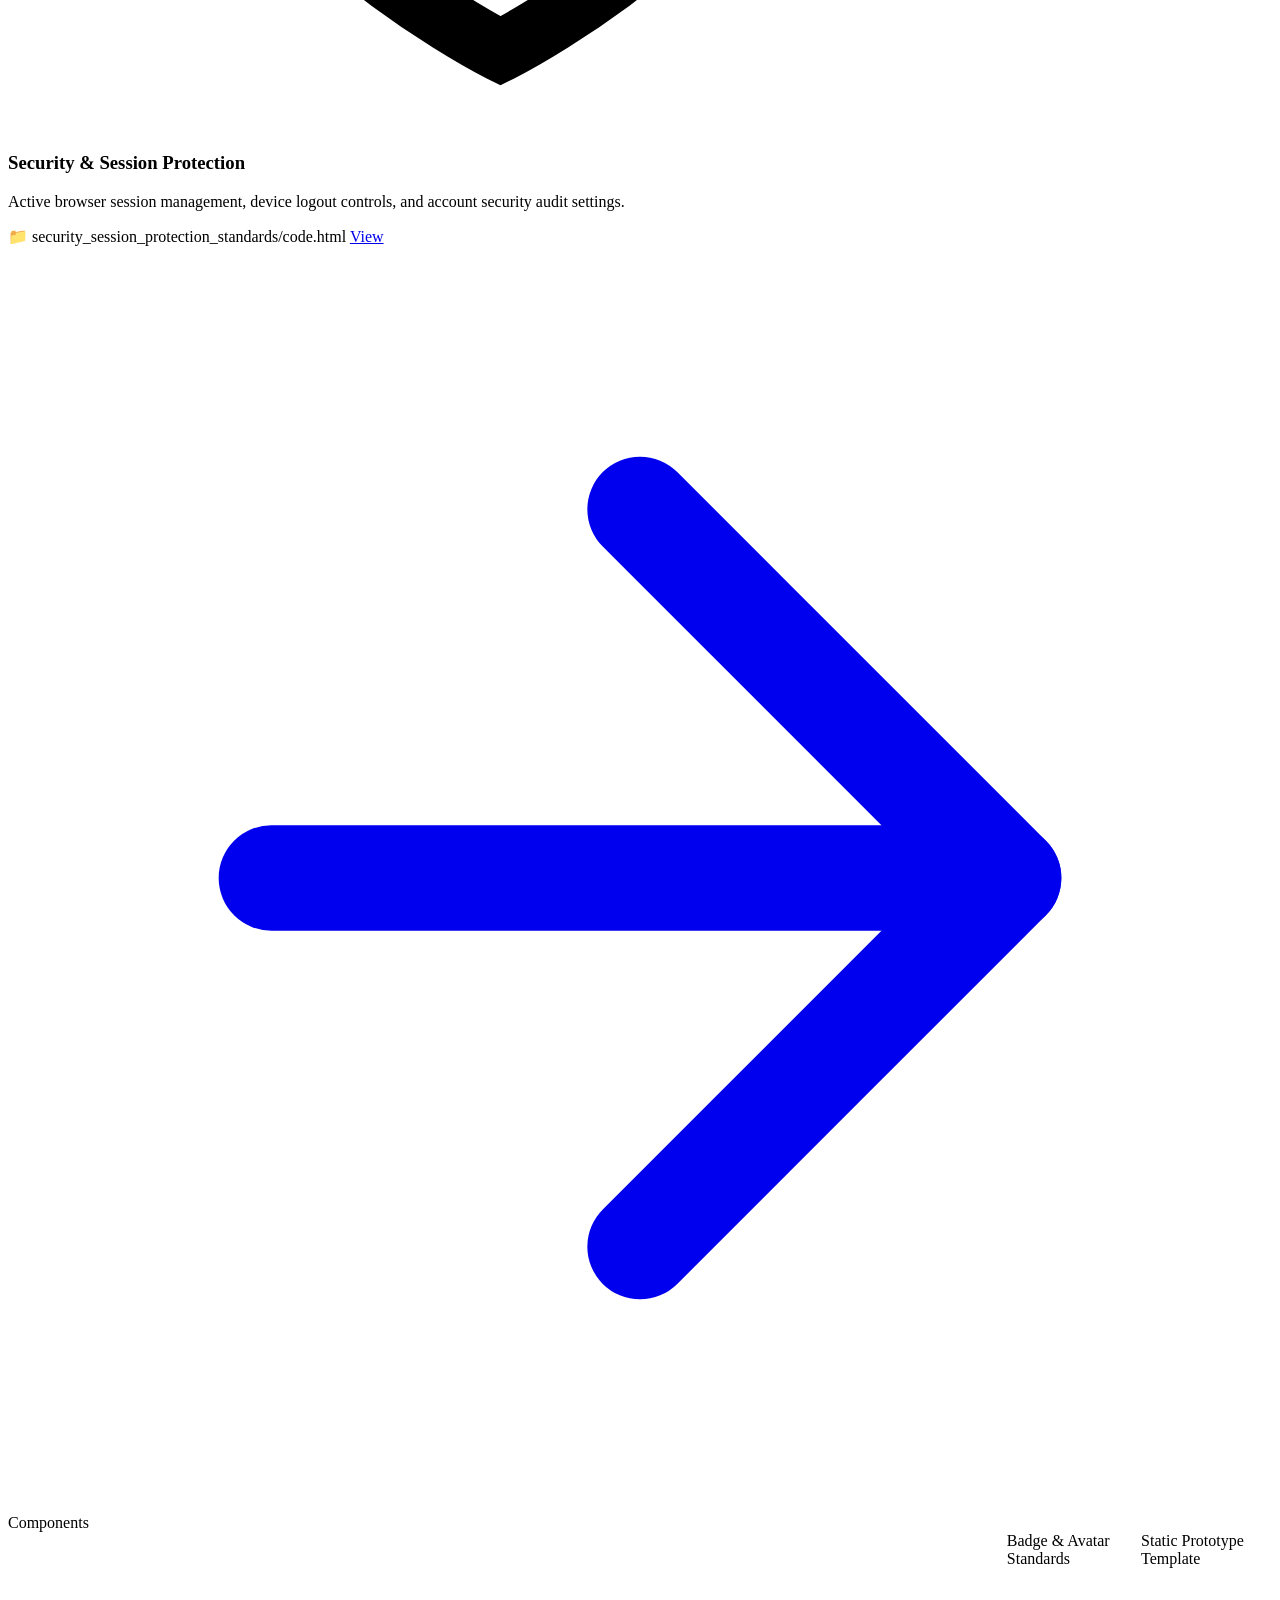
==== commit 5b0bc5a3: "added error" ====
--- a/index.html
+++ b/index.html
@@ -29,12 +29,12 @@
                 </div>
 
                 <div class="header-actions">
-                    <div class="search-box" style="position: relative; width: 260px;">
-                        <svg class="search-icon" style="position: absolute; left: 0.875rem; top: 50%; transform: translateY(-50%); width: 16px; height: 16px; color: var(--text-dim); pointer-events: none;" viewBox="0 0 24 24" fill="none" stroke="currentColor" stroke-width="2" stroke-linecap="round" stroke-linejoin="round">
+                    <div class="search-box">
+                        <svg class="search-icon" viewBox="0 0 24 24" fill="none" stroke="currentColor" stroke-width="2" stroke-linecap="round" stroke-linejoin="round">
                             <circle cx="11" cy="11" r="8"></circle>
                             <line x1="21" y1="21" x2="16.65" y2="16.65"></line>
                         </svg>
-                        <input type="text" class="form-input" style="padding-left: 2.5rem; border-radius: 9999px; background: var(--bg-surface-low);" placeholder="Search modules...">
+                        <input type="text" class="search-input" placeholder="Search modules...">
                     </div>
                 </div>
             </div>
@@ -58,7 +58,7 @@
                     <div class="filter-container">
                         <label for="filter-all" class="filter-btn">
                             <span>All Modules</span>
-                            <span class="count-pill">15</span>
+                            <span class="count-pill">17</span>
                         </label>
                         <label for="filter-auth" class="filter-btn">
                             <span>Authentication</span>
@@ -66,20 +66,48 @@
                         </label>
                         <label for="filter-comp" class="filter-btn">
                             <span>Components</span>
-                            <span class="count-pill">8</span>
+                            <span class="count-pill">9</span>
                         </label>
                         <label for="filter-layout" class="filter-btn">
                             <span>Layouts</span>
-                            <span class="count-pill">2</span>
+                            <span class="count-pill">3</span>
                         </label>
                     </div>
                 </div>
             </section>
 
             <!-- Components Grid Section -->
-            <section class="container">
+            <section class="container" id="components-grid-section">
                 <div class="components-grid">
-                    
+                    <!-- Module Selector Launch Card -->
+                    <article class="component-card" data-group="Layouts">
+                        <div class="card-thumb-wrapper">
+                            <div class="card-badge-container">
+                                <span class="card-badge badge-layouts">Module Selector</span>
+                            </div>
+                            <img src="module_selector/screen.png?v=3" alt="Module Selector Preview" class="card-thumb" loading="lazy" onerror="this.style.display='none'; this.nextElementSibling.style.display='flex';">
+                            <div class="fallback-banner" style="display: none;">
+                                <svg class="fallback-icon" viewBox="0 0 24 24" fill="none" stroke="currentColor" stroke-width="1.5"><path d="M4 7a2 2 0 0 1 2-2h6l2 2h6a2 2 0 0 1 2 2v10a2 2 0 0 1-2 2H6a2 2 0 0 1-2-2V7Z"></path><path d="M12 11v6"></path><path d="M9 14h6"></path></svg>
+                                <div class="fallback-text">Di pa tapos ISMERS Module Selector</div>
+                                <div class="fallback-subtext">Standalone Selection Tool</div>
+                            </div>
+                        </div>
+                        <div class="card-body">
+                            <h3 class="card-title">ISMERS Module Selector</h3>
+                            <p class="card-desc">Open the dedicated module selector page to browse ISMERS subsystems and view their dashboards.</p>
+                            <div class="card-footer">
+                                <span class="file-path-info" title="module_selector/code.html">📁 module_selector/code.html</span>
+                                <a href="module_selector/code.html" class="btn btn-view">
+                                    <span>View</span>
+                                    <svg class="btn-icon" viewBox="0 0 24 24" fill="none" stroke="currentColor" stroke-width="2" stroke-linecap="round" stroke-linejoin="round">
+                                        <line x1="5" y1="12" x2="19" y2="12"></line>
+                                        <polyline points="12 5 19 12 12 19"></polyline>
+                                    </svg>
+                                </a>
+                            </div>
+                        </div>
+                    </article>
+
                     <!-- 1. Authentication Card Standard -->
                     <article class="component-card" data-group="Authentication">
                         <div class="card-thumb-wrapper">
@@ -447,6 +475,35 @@
                             <div class="card-footer">
                                 <span class="file-path-info" title="modal_confirmation_component_standards/code.html">📁 modal_confirmation_component_standards/code.html</span>
                                 <a href="modal_confirmation_component_standards/code.html" class="btn btn-view">
+                                    <span>View</span>
+                                    <svg class="btn-icon" viewBox="0 0 24 24" fill="none" stroke="currentColor" stroke-width="2" stroke-linecap="round" stroke-linejoin="round">
+                                        <line x1="5" y1="12" x2="19" y2="12"></line>
+                                        <polyline points="12 5 19 12 12 19"></polyline>
+                                    </svg>
+                                </a>
+                            </div>
+                        </div>
+                    </article>
+
+                    <!-- 16. Error Pages & HTTP States -->
+                    <article class="component-card" data-group="Components">
+                        <div class="card-thumb-wrapper">
+                            <div class="card-badge-container">
+                                <span class="card-badge badge-components">Components</span>
+                            </div>
+                            <img src="errors/screen.png?v=1" alt="Error Pages &amp; HTTP States Preview" class="card-thumb" style="display: none;" loading="lazy" onerror="this.style.display='none'; this.nextElementSibling.style.display='flex';">
+                            <div class="fallback-banner" style="display: flex;">
+                                <svg class="fallback-icon" viewBox="0 0 24 24" fill="none" stroke="currentColor" stroke-width="1.5"><circle cx="12" cy="12" r="10"></circle><line x1="12" y1="8" x2="12" y2="12"></line><line x1="12" y1="16" x2="12.01" y2="16"></line></svg>
+                                <div class="fallback-text">Error Pages &amp; HTTP States</div>
+                                <div class="fallback-subtext">500, 429, 404 &amp; Exception UI Kit</div>
+                            </div>
+                        </div>
+                        <div class="card-body">
+                            <h3 class="card-title">Error Pages &amp; HTTP States</h3>
+                            <p class="card-desc">Comprehensive suite of 8 standalone error pages (500, 429 rate limit, 404, 403, 419 session expired) styled with pure CSS.</p>
+                            <div class="card-footer">
+                                <span class="file-path-info" title="errors/code.html">📁 errors/code.html</span>
+                                <a href="errors/code.html" class="btn btn-view">
                                     <span>View</span>
                                     <svg class="btn-icon" viewBox="0 0 24 24" fill="none" stroke="currentColor" stroke-width="2" stroke-linecap="round" stroke-linejoin="round">
                                         <line x1="5" y1="12" x2="19" y2="12"></line>
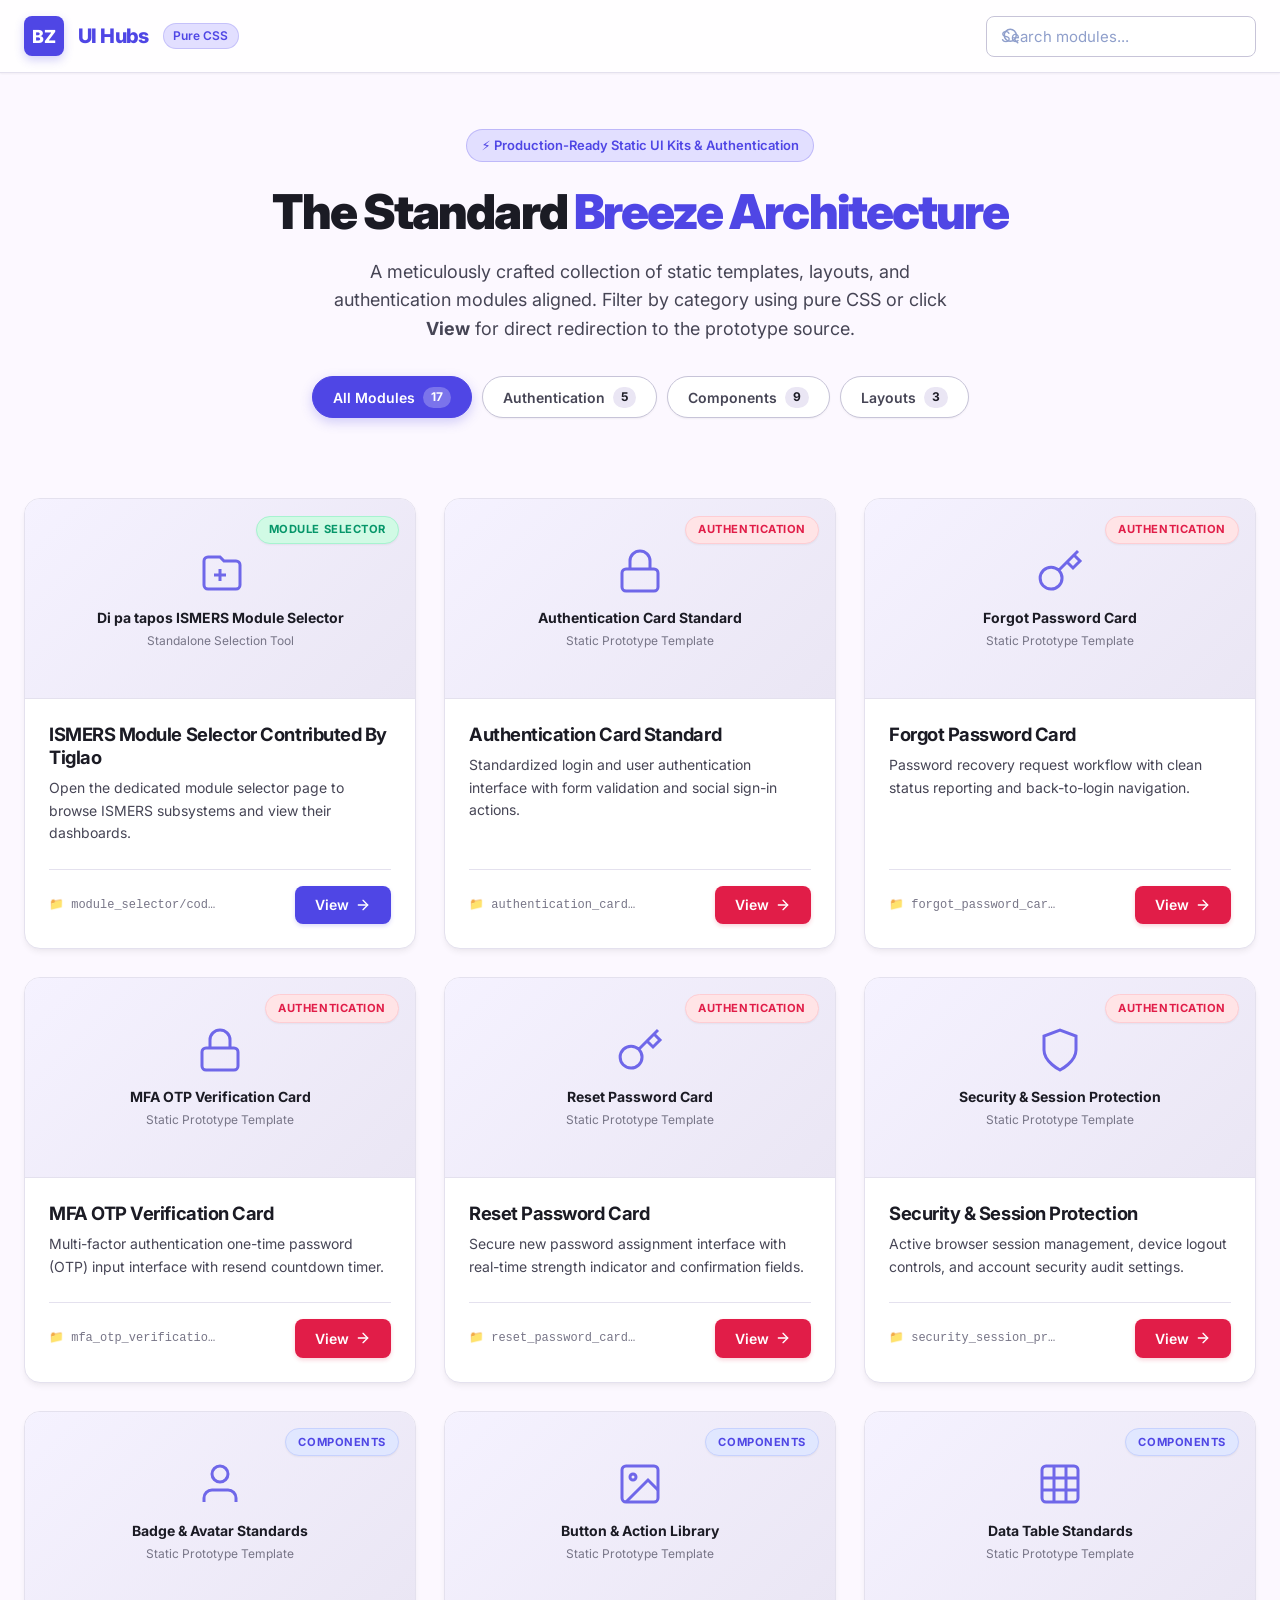
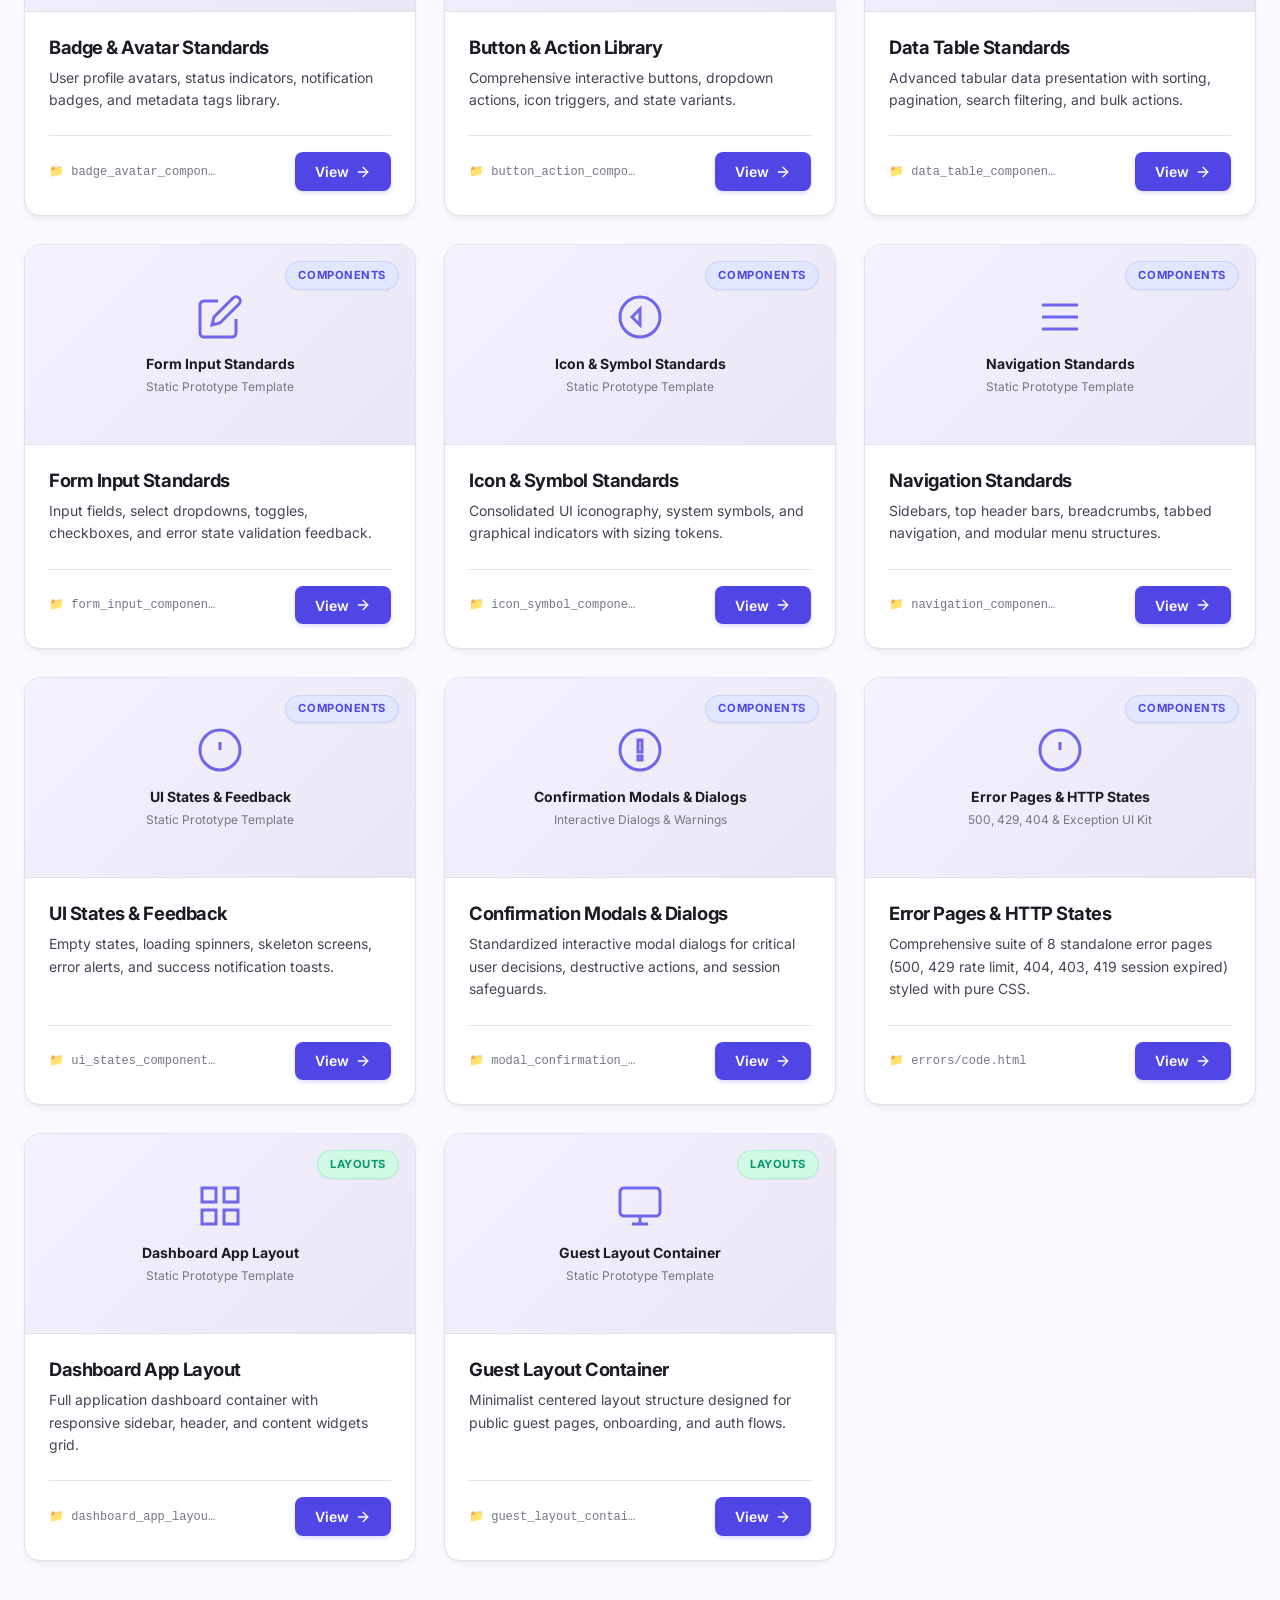
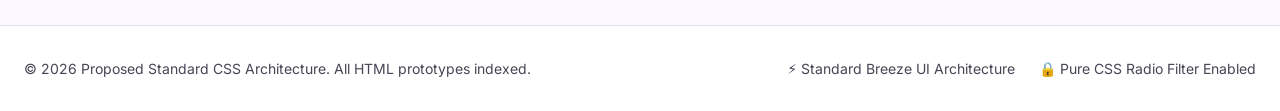
==== commit 1e6f86a3: "Updated UI components for BI dashboard" ====
--- a/index.html
+++ b/index.html
@@ -93,7 +93,7 @@
                             </div>
                         </div>
                         <div class="card-body">
-                            <h3 class="card-title">ISMERS Module Selector</h3>
+                            <h3 class="card-title">ISMERS Module Selector Contributed By Tiglao</h3>
                             <p class="card-desc">Open the dedicated module selector page to browse ISMERS subsystems and view their dashboards.</p>
                             <div class="card-footer">
                                 <span class="file-path-info" title="module_selector/code.html">📁 module_selector/code.html</span>
--- a/app.css
+++ b/app.css
@@ -0,0 +1,2194 @@
+/* ==========================================================================
+   PURE CSS LARAVEL BREEZE & MATERIAL 3 DESIGN SYSTEM (app.css)
+   Universal CSS-Only Stylesheet for index.html and all 15 code.html prototypes.
+   Zero Tailwind CSS, Zero JavaScript required. Pure CSS Utility & UI Architecture.
+   ========================================================================== */
+
+@import url('https://fonts.googleapis.com/css2?family=Inter:wght@300;400;500;600;700;800;900&family=Public+Sans:wght@400;500;600&display=swap');
+@import url('https://fonts.googleapis.com/css2?family=Material+Symbols+Outlined:wght,FILL@100..700,0..1&display=swap');
+
+:root {
+  /* Core Design Tokens - Breeze & Material 3 Light Theme */
+  --bg-main: #fcf8ff;
+  --bg-surface-low: #f5f2ff;
+  --bg-surface: #ffffff;
+  --bg-surface-high: #eae6f4;
+  --bg-surface-highest: #e4e1ee;
+  
+  /* Text & Content Tokens */
+  --text-main: #1b1b24;
+  --text-muted: #464555;
+  --text-dim: #777587;
+  --text-inverse: #ffffff;
+  --outline: #777587;
+  --outline-variant: #c7c4d8;
+
+  /* Brand Accents */
+  --primary: #4f46e5;
+  --primary-hover: #4338ca;
+  --primary-light: #e2dfff;
+  --primary-container: #4f46e5;
+  --on-primary: #ffffff;
+  --on-primary-container: #dad7ff;
+  --secondary: #58579b;
+  --on-secondary: #ffffff;
+  --secondary-container: #b6b4ff;
+  --tertiary: #a44100;
+  --on-tertiary: #ffffff;
+  --tertiary-container: #ffd2be;
+  --error: #ba1a1a;
+  --on-error: #ffffff;
+  --error-container: #ffdad6;
+  --on-error-container: #93000a;
+
+  /* Category Filter Colors */
+  --auth-color: #e11d48;
+  --auth-bg: #ffe4e6;
+  --auth-border: #fecdd3;
+  --comp-color: #4f46e5;
+  --comp-bg: #e0e7ff;
+  --comp-border: #c7d2fe;
+  --layout-color: #059669;
+  --layout-bg: #d1fae5;
+  --layout-border: #a7f3d0;
+  --system-color: #d97706;
+  --system-bg: #fef3c7;
+  --system-border: #fde68a;
+
+  /* Elevation & Shadows */
+  --shadow-sm: 0 1px 2px 0 rgba(0, 0, 0, 0.05);
+  --shadow-md: 0 4px 6px -1px rgba(27, 27, 36, 0.06), 0 2px 4px -2px rgba(27, 27, 36, 0.04);
+  --shadow-lg: 0 10px 15px -3px rgba(27, 27, 36, 0.08), 0 4px 6px -2px rgba(27, 27, 36, 0.04);
+  --shadow-xl: 0 20px 25px -5px rgba(27, 27, 36, 0.1), 0 10px 10px -5px rgba(27, 27, 36, 0.04);
+  --shadow-hover: 0 20px 25px -5px rgba(79, 70, 229, 0.12), 0 8px 10px -6px rgba(79, 70, 229, 0.08);
+
+  /* Typography */
+  --font-sans: 'Inter', system-ui, -apple-system, sans-serif;
+  --font-label: 'Public Sans', system-ui, -apple-system, sans-serif;
+  
+  /* Sizing & Transitions */
+  --radius-sm: 0.375rem;
+  --radius-md: 0.5rem;
+  --radius-lg: 0.75rem;
+  --radius-xl: 1rem;
+  --radius-2xl: 1.5rem;
+  --radius-full: 9999px;
+  --transition-fast: 0.15s ease;
+  --transition-smooth: 0.25s cubic-bezier(0.16, 1, 0.3, 1);
+}
+
+/* ==========================================================================
+   CSS Reset & Base Rules
+   ========================================================================== */
+*, *::before, *::after {
+  box-sizing: border-box;
+  margin: 0;
+  padding: 0;
+}
+
+html {
+  scroll-behavior: smooth;
+  font-size: 16px;
+  color-scheme: light;
+}
+
+body {
+  font-family: var(--font-sans);
+  background-color: var(--bg-main);
+  color: var(--text-main);
+  line-height: 1.5;
+  min-height: 100vh;
+  display: flex;
+  flex-direction: column;
+  -webkit-font-smoothing: antialiased;
+}
+
+::selection {
+  background-color: var(--primary);
+  color: #ffffff;
+}
+
+::-webkit-scrollbar {
+  width: 8px;
+  height: 8px;
+}
+::-webkit-scrollbar-track {
+  background: var(--bg-main);
+}
+::-webkit-scrollbar-thumb {
+  background: #cbd5e1;
+  border-radius: var(--radius-full);
+}
+::-webkit-scrollbar-thumb:hover {
+  background: var(--primary);
+}
+
+h1, h2, h3, h4, h5, h6 {
+  font-family: var(--font-sans);
+  font-weight: 700;
+  color: var(--text-main);
+  line-height: 1.25;
+  letter-spacing: -0.025em;
+}
+
+a {
+  color: inherit;
+  text-decoration: none;
+  transition: all var(--transition-fast);
+}
+
+img, svg {
+  max-width: 100%;
+  height: auto;
+  display: block;
+}
+
+button, input, select, textarea {
+  font-family: inherit;
+  font-size: inherit;
+  color: inherit;
+  background: none;
+  border: none;
+  outline: none;
+}
+
+button, label[for^="filter-"] {
+  cursor: pointer;
+  user-select: none;
+}
+
+/* ==========================================================================
+   PURE CSS RADIO FILTERING LOGIC (Zero JavaScript)
+   ========================================================================== */
+.filter-radio {
+  display: none !important;
+}
+
+/* Active filter button styles based on checked radio */
+#filter-all:checked ~ * .filter-container label[for="filter-all"],
+#filter-auth:checked ~ * .filter-container label[for="filter-auth"],
+#filter-comp:checked ~ * .filter-container label[for="filter-comp"],
+#filter-layout:checked ~ * .filter-container label[for="filter-layout"],
+#filter-system:checked ~ * .filter-container label[for="filter-system"] {
+  background: var(--primary);
+  color: #ffffff;
+  border-color: var(--primary);
+  box-shadow: 0 4px 12px rgba(79, 70, 229, 0.25);
+}
+
+#filter-auth:checked ~ * .filter-container label[for="filter-auth"] {
+  background: var(--auth-color);
+  border-color: var(--auth-color);
+  box-shadow: 0 4px 12px rgba(225, 29, 72, 0.25);
+}
+
+/* Active count pill styles */
+#filter-all:checked ~ * .filter-container label[for="filter-all"] .count-pill,
+#filter-auth:checked ~ * .filter-container label[for="filter-auth"] .count-pill,
+#filter-comp:checked ~ * .filter-container label[for="filter-comp"] .count-pill,
+#filter-layout:checked ~ * .filter-container label[for="filter-layout"] .count-pill,
+#filter-system:checked ~ * .filter-container label[for="filter-system"] .count-pill {
+  background: rgba(255, 255, 255, 0.25);
+  color: #ffffff;
+}
+
+/* Hide non-matching component cards in pure CSS when filter is checked */
+#filter-auth:checked ~ * .components-grid .component-card:not([data-group="Authentication"]),
+#filter-comp:checked ~ * .components-grid .component-card:not([data-group="Components"]),
+#filter-layout:checked ~ * .components-grid .component-card:not([data-group="Layouts"]),
+#filter-system:checked ~ * .components-grid .component-card:not([data-group="Design Systems"]) {
+  display: none !important;
+}
+
+/* ==========================================================================
+   Header & Navigation
+   ========================================================================== */
+.app-wrapper {
+  display: flex;
+  flex-direction: column;
+  min-height: 100vh;
+  width: 100%;
+}
+
+.container {
+  width: 100%;
+  max-width: 1280px;
+  margin: 0 auto;
+  padding: 0 1.5rem;
+}
+
+@media (max-width: 640px) {
+  .container {
+    padding: 0 1rem;
+  }
+}
+
+.app-header {
+  position: sticky;
+  top: 0;
+  z-index: 50;
+  background: rgba(255, 255, 255, 0.85);
+  backdrop-filter: blur(12px);
+  -webkit-backdrop-filter: blur(12px);
+  border-bottom: 1px solid var(--bg-surface-highest);
+  box-shadow: var(--shadow-sm);
+  transition: all var(--transition-smooth);
+}
+
+.header-content {
+  display: flex;
+  align-items: center;
+  justify-content: space-between;
+  height: 4.5rem;
+}
+
+.brand-identity {
+  display: flex;
+  align-items: center;
+  gap: 0.875rem;
+}
+
+.brand-logo {
+  width: 2.5rem;
+  height: 2.5rem;
+  border-radius: var(--radius-md);
+  background: var(--primary);
+  display: flex;
+  align-items: center;
+  justify-content: center;
+  font-weight: 800;
+  font-size: 1.125rem;
+  color: #ffffff;
+  box-shadow: 0 4px 10px rgba(79, 70, 229, 0.25);
+}
+
+.brand-text h1 {
+  font-size: 1.25rem;
+  font-weight: 800;
+  color: var(--text-main);
+  letter-spacing: -0.03em;
+}
+
+.brand-text h1 span {
+  color: var(--primary);
+}
+
+.brand-badge {
+  display: inline-flex;
+  align-items: center;
+  padding: 0.2rem 0.6rem;
+  border-radius: var(--radius-full);
+  background: var(--primary-light);
+  color: var(--primary);
+  font-size: 0.75rem;
+  font-weight: 600;
+  border: 1px solid rgba(79, 70, 229, 0.2);
+}
+
+/* ==========================================================================
+   Hero Section
+   ========================================================================== */
+.hero-section {
+  padding: 3.5rem 0 2.5rem;
+  text-align: center;
+}
+
+.hero-badge {
+  display: inline-flex;
+  align-items: center;
+  gap: 0.5rem;
+  padding: 0.35rem 0.875rem;
+  background: var(--primary-light);
+  border: 1px solid rgba(79, 70, 229, 0.25);
+  border-radius: var(--radius-full);
+  color: var(--primary);
+  font-size: 0.8125rem;
+  font-weight: 600;
+  margin-bottom: 1.25rem;
+}
+
+.hero-title {
+  font-size: 3rem;
+  font-weight: 900;
+  margin-bottom: 1rem;
+  color: var(--text-main);
+  letter-spacing: -0.04em;
+}
+
+.hero-title span {
+  color: var(--primary);
+}
+
+.hero-subtitle {
+  font-size: 1.125rem;
+  color: var(--text-muted);
+  max-width: 640px;
+  margin: 0 auto 2rem;
+  line-height: 1.6;
+}
+
+@media (max-width: 640px) {
+  .hero-title {
+    font-size: 2rem;
+  }
+  .hero-subtitle {
+    font-size: 0.95rem;
+  }
+}
+
+.module-selector-section {
+  background: radial-gradient(circle at top left, rgba(124, 58, 237, 0.16), transparent 32%),
+              radial-gradient(circle at bottom right, rgba(99, 102, 241, 0.18), transparent 28%),
+              linear-gradient(180deg, #050b1d 0%, #0c1229 42%, #0f172a 100%);
+}
+
+.subsystem-dashboard-section {
+  background: #090f22;
+}
+
+.module-section-header,
+.dashboard-header {
+  display: flex;
+  align-items: center;
+  justify-content: space-between;
+  gap: 1.5rem;
+  margin-bottom: 2rem;
+  border-bottom: 1px solid rgba(148, 163, 184, 0.12);
+  padding-bottom: 1.5rem;
+}
+
+.module-section-header .eyebrow,
+.dashboard-header .eyebrow {
+  font-size: 0.75rem;
+  font-weight: 700;
+  letter-spacing: 0.28em;
+  text-transform: uppercase;
+  color: #c4b5fd;
+  margin-bottom: 0.5rem;
+}
+
+.section-title,
+.dashboard-title {
+  font-size: clamp(2rem, 2.6vw, 2.75rem);
+  color: #f8fafc;
+  margin-bottom: 0.75rem;
+}
+
+.section-copy,
+.dashboard-description {
+  color: #cbd5e1;
+  max-width: 760px;
+  line-height: 1.75;
+}
+
+.search-box {
+  position: relative;
+  width: min(100%, 320px);
+}
+
+.search-box .search-icon {
+  position: absolute;
+  left: 1rem;
+  top: 50%;
+  transform: translateY(-50%);
+  width: 18px;
+  height: 18px;
+  color: #8f9fcb;
+  pointer-events: none;
+}
+
+.search-input {
+  width: 100%;
+  padding: 0.95rem 1rem 0.95rem 3rem;
+  border-radius: 9999px;
+  border: 1px solid rgba(255, 255, 255, 0.12);
+  background: rgba(15, 23, 42, 0.88);
+  color: #f8fafc;
+  box-shadow: inset 0 1px 2px rgba(255, 255, 255, 0.05);
+}
+
+.search-input::placeholder {
+  color: #8f9fcb;
+}
+
+.module-selector-grid,
+.dashboard-module-grid {
+  display: grid;
+  grid-template-columns: repeat(auto-fill, minmax(300px, 1fr));
+  gap: 1.5rem;
+}
+
+.module-selection-panel,
+.module-card,
+.dashboard-card {
+  background: rgba(15, 23, 42, 0.95);
+  border: 1px solid rgba(148, 163, 184, 0.14);
+  border-radius: var(--radius-2xl);
+}
+
+.module-selection-panel {
+  padding: 2rem;
+  box-shadow: 0 28px 80px -45px rgba(15, 23, 42, 0.7);
+  overflow: hidden;
+}
+
+.module-folder-card {
+  background: rgba(15, 23, 42, 0.9);
+  border: 1px solid rgba(148, 163, 184, 0.18);
+  border-radius: var(--radius-2xl);
+  padding: 1.5rem;
+  margin-bottom: 1.75rem;
+  box-shadow: inset 0 0 0 1px rgba(255, 255, 255, 0.03);
+}
+
+.folder-card-top {
+  display: flex;
+  align-items: flex-start;
+  gap: 1rem;
+  margin-bottom: 1.5rem;
+}
+
+.folder-badge {
+  display: inline-flex;
+  align-items: center;
+  justify-content: center;
+  min-width: 3.5rem;
+  min-height: 3.5rem;
+  border-radius: 1rem;
+  background: rgba(99, 102, 241, 0.2);
+  color: #ede9fe;
+  font-size: 1rem;
+  padding: 0.75rem;
+  box-shadow: inset 0 0 0 1px rgba(255, 255, 255, 0.05);
+}
+
+.folder-title {
+  font-size: 1.6rem;
+  color: #f8fafc;
+  margin: 0 0 0.5rem;
+}
+
+.folder-copy {
+  margin: 0;
+  color: rgba(226, 232, 255, 0.82);
+  max-width: 740px;
+  line-height: 1.75;
+}
+
+.folder-content {
+  display: grid;
+  gap: 1rem;
+}
+
+.folder-card-row {
+  display: grid;
+  grid-template-columns: repeat( auto-fit, minmax(220px, 1fr) );
+  gap: 1rem;
+}
+
+.folder-card-item {
+  background: rgba(15, 23, 42, 0.82);
+  border: 1px solid rgba(148, 163, 184, 0.12);
+  border-radius: var(--radius-xl);
+  padding: 1.2rem;
+}
+
+.folder-card-item h3 {
+  margin: 0 0 0.45rem;
+  font-size: 1rem;
+  color: #f8fafc;
+}
+
+.folder-card-item p {
+  margin: 0;
+  color: rgba(226, 232, 255, 0.78);
+  line-height: 1.6;
+}
+
+.module-card {
+  display: grid;
+  grid-template-rows: auto 1fr;
+  overflow: hidden;
+  min-height: 420px;
+  box-shadow: 0 28px 60px -40px rgba(15, 23, 42, 0.8);
+  transition: transform var(--transition-smooth), border-color var(--transition-fast), box-shadow var(--transition-fast);
+}
+
+.module-card:hover {
+  transform: translateY(-8px);
+  border-color: rgba(168, 85, 247, 0.35);
+  box-shadow: 0 32px 70px -44px rgba(168, 85, 247, 0.5);
+}
+
+.module-card-preview {
+  position: relative;
+  padding: 1.5rem;
+  background: linear-gradient(135deg, rgba(168, 85, 247, 0.92), rgba(79, 70, 229, 0.95));
+  display: flex;
+  flex-direction: column;
+  justify-content: end;
+  gap: 0.75rem;
+  min-height: 160px;
+}
+
+.module-card-preview::after {
+  content: '';
+  position: absolute;
+  inset: 0;
+  background: radial-gradient(circle at top left, rgba(255, 255, 255, 0.16), transparent 30%),
+              radial-gradient(circle at bottom right, rgba(255, 255, 255, 0.08), transparent 22%);
+}
+
+.module-card-preview-badge {
+  position: relative;
+  display: inline-flex;
+  align-items: center;
+  padding: 0.35rem 0.95rem;
+  border-radius: var(--radius-full);
+  font-size: 0.72rem;
+  font-weight: 700;
+  letter-spacing: 0.12em;
+  text-transform: uppercase;
+  color: rgba(255, 255, 255, 0.95);
+  background: rgba(255, 255, 255, 0.12);
+  border: 1px solid rgba(255, 255, 255, 0.18);
+  z-index: 1;
+}
+
+.module-card-preview-hero {
+  position: relative;
+  z-index: 1;
+  font-size: 1.05rem;
+  font-weight: 700;
+  color: #f8fafc;
+  line-height: 1.35;
+}
+
+.module-card-body {
+  padding: 1.75rem 1.5rem 1.5rem;
+  display: flex;
+  flex-direction: column;
+  gap: 1rem;
+}
+
+.module-card h3 {
+  color: #f8fafc;
+  font-size: 1.15rem;
+  margin: 0;
+}
+
+.dashboard-card h3 {
+  color: #0f172a;
+  font-size: 1.15rem;
+  margin: 0;
+}
+
+.module-card p,
+.module-list li {
+  color: rgba(226, 232, 255, 0.88);
+}
+
+.dashboard-card p {
+  color: #475569;
+}
+
+.module-list {
+  list-style: none;
+  padding: 0;
+  margin: 0;
+  display: grid;
+  gap: 0.6rem;
+}
+
+.module-list li {
+  position: relative;
+  padding-left: 1.35rem;
+  line-height: 1.65;
+}
+
+.module-list li::before {
+  content: '';
+  position: absolute;
+  left: 0;
+  top: 0.8rem;
+  width: 6px;
+  height: 6px;
+  border-radius: 50%;
+  background: #c084fc;
+}
+
+.btn-open,
+.btn-secondary {
+  width: fit-content;
+  border-radius: var(--radius-lg);
+  padding: 0.8rem 1.35rem;
+  font-weight: 700;
+}
+
+.btn-open {
+  margin-top: auto;
+  background: linear-gradient(135deg, #8b5cf6, #7c3aed);
+  color: #ffffff;
+  box-shadow: 0 16px 32px -16px rgba(124, 58, 237, 0.5);
+}
+
+.btn-open:hover {
+  background: linear-gradient(135deg, #7c3aed, #9333ea);
+}
+
+.btn-secondary {
+  display: inline-flex;
+  align-items: center;
+  justify-content: center;
+  gap: 0.75rem;
+  border-radius: 1.5rem;
+  padding: 0.9rem 1.35rem;
+  border: 1px solid rgba(56, 189, 248, 0.24);
+  background: #ffffff;
+  color: #0f172a;
+  font-weight: 600;
+  box-shadow: 0 14px 30px rgba(15, 23, 42, 0.06);
+}
+
+.btn-secondary:hover {
+  background: #f8fbff;
+}
+
+.btn-primary {
+  display: inline-flex;
+  align-items: center;
+  justify-content: center;
+  gap: 0.75rem;
+  border-radius: 1.5rem;
+  padding: 0.95rem 1.45rem;
+  border: none;
+  background: linear-gradient(135deg, #4f46e5, #6366f1);
+  color: #ffffff;
+  font-weight: 700;
+  box-shadow: 0 20px 36px rgba(79, 70, 229, 0.22);
+}
+
+.btn-primary:hover {
+  background: linear-gradient(135deg, #4338ca, #4f46e5);
+}
+
+.dashboard-card {
+  min-height: 120px;
+  padding: 1.75rem;
+  background: #ffffff;
+  border: 1px solid rgba(148, 163, 184, 0.16);
+  border-radius: var(--radius-2xl);
+  box-shadow: 0 20px 35px rgba(15, 23, 42, 0.05);
+}
+
+.dashboard-card-label {
+  font-size: 0.72rem;
+  letter-spacing: 0.18em;
+  text-transform: uppercase;
+  color: #6366f1;
+  margin-bottom: 0.55rem;
+}
+
+.dashboard-action-button {
+  display: inline-flex;
+  align-items: center;
+  justify-content: center;
+  gap: 0.5rem;
+  min-height: 2.75rem;
+  border-radius: 999px;
+  padding: 0.65rem 1.35rem;
+  margin: 0;
+}
+
+.dashboard-chart-header {
+  display: flex;
+  align-items: center;
+  justify-content: space-between;
+  gap: 1rem;
+  margin-bottom: 1.25rem;
+}
+
+.dashboard-chart-filter-button {
+  display: inline-flex;
+  align-items: center;
+  justify-content: center;
+  border-radius: 999px;
+  padding: 0.75rem 1.1rem;
+  border: 1px solid rgba(148, 163, 184, 0.18);
+  background: #ffffff;
+  color: #334155;
+  font-size: 0.85rem;
+  font-weight: 700;
+}
+
+.dashboard-line-chart {
+  min-height: 220px;
+  width: 100%;
+}
+
+.dashboard-line-chart svg {
+  width: 100%;
+  height: 100%;
+  display: block;
+  overflow: visible;
+}
+
+.donut-chart-wrapper {
+  position: relative;
+  width: min(100%, 260px);
+  margin: 0 auto;
+}
+
+.donut-chart {
+  width: 100%;
+  aspect-ratio: 1 / 1;
+  border-radius: 999px;
+  position: relative;
+}
+
+.donut-center-text {
+  position: absolute;
+  inset: 50%;
+  transform: translate(-50%, -50%);
+  text-align: center;
+  display: inline-grid;
+  gap: 0.35rem;
+}
+
+.donut-center-text p:first-child {
+  color: #64748b;
+  font-size: 0.75rem;
+  margin: 0;
+}
+
+.donut-center-text p:last-child {
+  color: #0f172a;
+  font-size: 1.1rem;
+  font-weight: 700;
+  margin: 0;
+}
+
+.donut-list-item {
+  display: flex;
+  align-items: center;
+  justify-content: space-between;
+  gap: 1rem;
+  padding: 1rem 1.1rem;
+  border-radius: 1.5rem;
+  background: #f8fafc;
+  border: 1px solid rgba(148, 163, 184, 0.16);
+}
+
+.donut-list-color {
+  width: 0.9rem;
+  height: 0.9rem;
+  border-radius: 0.5rem;
+}
+
+.quick-action-button {
+  width: 100%;
+  display: flex;
+  align-items: center;
+  justify-content: space-between;
+  gap: 1rem;
+  padding: 1rem 1.25rem;
+  border-radius: 1.5rem;
+  background: #ffffff;
+  border: 1px solid rgba(148, 163, 184, 0.18);
+  color: #0f172a;
+  font-weight: 600;
+  box-shadow: 0 10px 24px rgba(15, 23, 42, 0.05);
+  cursor: pointer;
+  transition: transform var(--transition-fast), background var(--transition-fast), border-color var(--transition-fast);
+}
+
+.quick-action-button:hover {
+  background: #f8fbff;
+  transform: translateY(-1px);
+}
+
+.status-pill {
+  display: inline-flex;
+  align-items: center;
+  justify-content: center;
+  padding: 0.35rem 0.75rem;
+  border-radius: 999px;
+  font-size: 0.75rem;
+  font-weight: 700;
+}
+
+.status-pill-success {
+  background: #ecfdf5;
+  color: #166534;
+}
+
+.status-pill-info {
+  background: #eff6ff;
+  color: #1d4ed8;
+}
+
+.status-pill-warning {
+  background: #ffedd5;
+  color: #c2410c;
+}
+
+.status-pill-accent {
+  background: #ede9fe;
+  color: #5b21b6;
+}
+
+.status-pill-neutral {
+  background: #f8fafc;
+  color: #475569;
+}
+
+#dashboard-activity-tbody td {
+  padding: 1rem 1.25rem;
+  vertical-align: middle;
+}
+
+#dashboard-activity-tbody tr {
+  background: #ffffff;
+}
+
+#dashboard-activity-tbody tr:hover {
+  background: #f8fbff;
+}
+
+.hidden {
+  display: none !important;
+}
+
+@media (max-width: 900px) {
+  .module-selector-grid,
+  .dashboard-module-grid {
+    grid-template-columns: 1fr;
+  }
+}
+
+@media (max-width: 680px) {
+  .module-card {
+    min-height: auto;
+  }
+
+  .module-card-preview {
+    min-height: 125px;
+  }
+}
+
+@media (max-width: 640px) {
+  .module-section-header,
+  .dashboard-header {
+    flex-direction: column;
+    align-items: stretch;
+  }
+
+  .search-box {
+    width: 100%;
+  }
+}
+
+/* ==========================================================================
+   Filter Bar & Tabs
+   ========================================================================== */
+.filter-container {
+  display: flex;
+  align-items: center;
+  justify-content: center;
+  flex-wrap: wrap;
+  gap: 0.625rem;
+  margin-bottom: 2.5rem;
+}
+
+.filter-btn {
+  padding: 0.6rem 1.25rem;
+  background: #ffffff;
+  border: 1px solid var(--outline-variant);
+  border-radius: var(--radius-full);
+  color: var(--text-muted);
+  font-weight: 600;
+  font-size: 0.875rem;
+  display: flex;
+  align-items: center;
+  gap: 0.5rem;
+  transition: all var(--transition-fast);
+  box-shadow: var(--shadow-sm);
+}
+
+.filter-btn:hover {
+  background: var(--bg-surface-low);
+  color: var(--text-main);
+  border-color: var(--primary);
+}
+
+.filter-btn .count-pill {
+  padding: 0.1rem 0.5rem;
+  background: var(--bg-surface-high);
+  border-radius: var(--radius-full);
+  font-size: 0.75rem;
+  font-weight: 700;
+  color: var(--text-main);
+}
+
+/* ==========================================================================
+   Standalone Module Selector Page
+   ========================================================================== */
+.module-selector-page {
+  min-height: 100vh;
+  padding: 2rem 1rem 3rem;
+  background: linear-gradient(180deg, #eef6ff 0%, #f8fbff 48%, #f6f7fb 100%);
+}
+
+.module-selector-shell {
+  width: min(95vw, 1800px);
+  max-width: 95vw;
+  margin: 0 auto;
+  padding: 3rem;
+  background: rgba(255, 255, 255, 0.98);
+  border: 1px solid rgba(148, 163, 184, 0.14);
+  border-radius: 2rem;
+  box-shadow: 0 36px 110px rgba(15, 23, 42, 0.08);
+  backdrop-filter: blur(10px);
+}
+
+.module-selector-grid {
+  display: grid;
+  grid-template-columns: repeat(5, minmax(250px, 1fr));
+  gap: 1.75rem;
+  align-items: stretch;
+}
+
+@media (max-width: 1400px) {
+  .module-selector-grid {
+    grid-template-columns: repeat(4, minmax(220px, 1fr));
+  }
+}
+
+@media (max-width: 1120px) {
+  .module-selector-grid {
+    grid-template-columns: repeat(3, minmax(220px, 1fr));
+  }
+}
+
+@media (max-width: 860px) {
+  .module-selector-grid {
+    grid-template-columns: repeat(2, minmax(220px, 1fr));
+  }
+}
+
+@media (max-width: 680px) {
+  .module-selector-grid {
+    grid-template-columns: 1fr;
+  }
+}
+
+.module-selector-header {
+  display: flex;
+  align-items: flex-end;
+  justify-content: space-between;
+  gap: 1.5rem;
+  margin-bottom: 2.25rem;
+}
+
+.module-selector-title {
+  font-size: clamp(2.25rem, 3vw, 3.4rem);
+  color: #0f172a;
+  margin: 0 0 0.85rem;
+  letter-spacing: -0.03em;
+}
+
+.module-selector-copy {
+  color: #475569;
+  max-width: 720px;
+  font-size: 1rem;
+  line-height: 1.85;
+}
+
+.module-selector-actions {
+  display: flex;
+  align-items: center;
+  justify-content: flex-end;
+  gap: 1rem;
+  flex-wrap: wrap;
+}
+
+.module-selector-actions .btn-view {
+  background: linear-gradient(135deg, #4f46e5, #2563eb);
+  color: #ffffff;
+  box-shadow: 0 18px 36px rgba(59, 130, 246, 0.22);
+}
+
+.module-selector-actions .btn-view:hover {
+  background: linear-gradient(135deg, #4338ca, #1d4ed8);
+}
+
+.subsystem-card {
+  position: relative;
+  background: #ffffff;
+  border: 1px solid rgba(148, 163, 184, 0.16);
+  border-radius: 2rem;
+  padding: 1.75rem;
+  display: flex;
+  flex-direction: column;
+  justify-content: space-between;
+  gap: 1.5rem;
+  box-shadow: 0 22px 45px rgba(15, 23, 42, 0.06);
+  transition: transform var(--transition-smooth), border-color var(--transition-fast), box-shadow var(--transition-fast);
+  overflow: hidden;
+}
+
+.subsystem-card::before {
+  content: '';
+  position: absolute;
+  top: 0;
+  left: 0;
+  width: 4.5rem;
+  height: 4px;
+  background: linear-gradient(90deg, #4f46e5, #2563eb);
+}
+
+.subsystem-card:hover {
+  transform: translateY(-8px);
+  border-color: rgba(59, 130, 246, 0.35);
+  box-shadow: 0 34px 65px rgba(59, 130, 246, 0.12);
+}
+
+.subsystem-card-head .eyebrow {
+  display: inline-flex;
+  text-transform: uppercase;
+  letter-spacing: 0.18em;
+  font-size: 0.72rem;
+  color: #2563eb;
+  font-weight: 700;
+}
+
+.subsystem-card-head h3 {
+  margin: 0.85rem 0 0.85rem;
+  font-size: 1.2rem;
+  color: #0f172a;
+  line-height: 1.3;
+}
+
+.subsystem-card-head p {
+  margin: 0;
+  color: #64748b;
+  line-height: 1.75;
+}
+
+.subsystem-card-meta {
+  display: flex;
+  align-items: center;
+  justify-content: space-between;
+  gap: 0.75rem;
+  flex-wrap: wrap;
+  margin-top: auto;
+  padding-top: 1.25rem;
+  border-top: 1px solid rgba(226, 232, 240, 0.8);
+}
+
+.subsystem-card-meta .btn-view {
+  display: inline-flex;
+  align-items: center;
+  gap: 0.35rem;
+  padding: 0.55rem 0.85rem;
+  font-size: 0.8rem;
+  border-radius: 0.75rem;
+}
+
+.subsystem-card-count {
+  color: #475569;
+  font-weight: 700;
+  font-size: 0.85rem;
+}
+
+.subsystem-module-list {
+  display: flex;
+  flex-direction: column;
+  gap: 0.6rem;
+  margin: 1.25rem 0 1.5rem;
+  flex-grow: 1;
+}
+
+.module-chip {
+  display: flex;
+  align-items: flex-start;
+  gap: 0.65rem;
+  padding: 0.65rem 0.85rem;
+  border-radius: 0.75rem;
+  background: #f8fafc;
+  color: #1e293b;
+  font-size: 0.82rem;
+  font-weight: 500;
+  line-height: 1.35;
+  border: 1px solid #e2e8f0;
+  transition: all 0.2s cubic-bezier(0.16, 1, 0.3, 1);
+  text-align: left;
+  box-shadow: 0 1px 2px rgba(0, 0, 0, 0.02);
+}
+
+.module-chip:hover {
+  background: #eff6ff;
+  color: #1d4ed8;
+  border-color: #bfdbfe;
+  transform: translateX(4px);
+  box-shadow: 0 4px 12px rgba(59, 130, 246, 0.08);
+}
+
+.module-chip-icon {
+  display: inline-flex;
+  align-items: center;
+  justify-content: center;
+  width: 1.5rem;
+  height: 1.5rem;
+  border-radius: 0.5rem;
+  background: rgba(59, 130, 246, 0.12);
+  color: #2563eb;
+  flex-shrink: 0;
+  font-size: 16px;
+  margin-top: -0.05rem;
+}
+
+.module-chip-text {
+  flex-grow: 1;
+  word-break: break-word;
+}
+
+.subsystem-detail {
+  margin-top: 2rem;
+  background: #ffffff;
+  border: 1px solid rgba(148, 163, 184, 0.18);
+  border-radius: 2rem;
+  padding: 2rem;
+  box-shadow: 0 18px 40px rgba(15, 23, 42, 0.06);
+}
+
+.subsystem-detail-header {
+  display: flex;
+  align-items: flex-start;
+  justify-content: space-between;
+  gap: 1rem;
+  flex-wrap: wrap;
+  margin-bottom: 1.5rem;
+}
+
+.subsystem-detail-title {
+  font-size: clamp(1.75rem, 2.2vw, 2.25rem);
+  color: var(--text-main);
+  margin: 0.25rem 0 0;
+}
+
+.subsystem-detail-copy {
+  color: var(--text-muted);
+  max-width: 720px;
+  line-height: 1.75;
+}
+
+.subsystem-detail-actions {
+  display: flex;
+  gap: 0.75rem;
+  flex-wrap: wrap;
+}
+
+.subsystem-status-row {
+  display: flex;
+  flex-wrap: wrap;
+  gap: 0.75rem;
+  margin-bottom: 1.5rem;
+}
+
+.subsystem-pill {
+  display: inline-flex;
+  align-items: center;
+  padding: 0.55rem 0.95rem;
+  border-radius: 999px;
+  background: rgba(59, 130, 246, 0.1);
+  color: #1d4ed8;
+  font-size: 0.82rem;
+  font-weight: 700;
+}
+
+.subsystem-modules-grid {
+  display: grid;
+  grid-template-columns: repeat(auto-fill, minmax(240px, 1fr));
+  gap: 1rem;
+}
+
+.module-card-light {
+  background: var(--bg-surface-container-low);
+  border: 1px solid rgba(15, 23, 42, 0.08);
+  border-radius: 1.25rem;
+  padding: 1rem 1.1rem;
+  box-shadow: 0 10px 25px rgba(15, 23, 42, 0.04);
+}
+
+.module-card-light h4 {
+  margin: 0;
+  font-size: 1rem;
+  color: var(--text-main);
+}
+
+.module-selector-shell .eyebrow {
+  margin-bottom: 0.85rem;
+}
+
+.module-selector-shell .btn-view {
+  min-width: 10rem;
+}
+
+@media (max-width: 900px) {
+  .module-selector-header {
+    flex-direction: column;
+    align-items: stretch;
+  }
+}
+
+@media (max-width: 680px) {
+  .module-selector-grid,
+  .subsystem-modules-grid {
+    grid-template-columns: 1fr;
+  }
+}
+
+/* ==========================================================================
+   Components Grid & Breeze UI Cards
+   ========================================================================== */
+.components-grid {
+  display: grid;
+  grid-template-columns: repeat(auto-fill, minmax(340px, 1fr));
+  gap: 1.75rem;
+  margin-bottom: 4rem;
+  min-height: 400px;
+}
+
+@media (max-width: 640px) {
+  .components-grid {
+    grid-template-columns: 1fr;
+  }
+}
+
+.component-card {
+  background: var(--bg-surface);
+  border: 1px solid var(--bg-surface-highest);
+  border-radius: var(--radius-xl);
+  overflow: hidden;
+  display: flex;
+  flex-direction: column;
+  transition: all var(--transition-smooth);
+  box-shadow: var(--shadow-md);
+}
+
+.component-card:hover {
+  transform: translateY(-6px);
+  box-shadow: var(--shadow-hover);
+  border-color: var(--primary);
+}
+
+.component-card[data-group="Authentication"]:hover {
+  border-color: var(--auth-color);
+  box-shadow: 0 20px 25px -5px rgba(225, 29, 72, 0.1), 0 8px 10px -6px rgba(225, 29, 72, 0.08);
+}
+
+.card-thumb-wrapper {
+  position: relative;
+  width: 100%;
+  height: 200px;
+  background: var(--bg-surface-low);
+  overflow: hidden;
+  border-bottom: 1px solid var(--bg-surface-highest);
+}
+
+.card-thumb {
+  width: 100%;
+  height: 100%;
+  object-fit: cover;
+  object-position: top;
+  transition: transform 0.5s cubic-bezier(0.16, 1, 0.3, 1);
+}
+
+.component-card:hover .card-thumb {
+  transform: scale(1.05);
+}
+
+.fallback-banner {
+  width: 100%;
+  height: 100%;
+  display: flex;
+  flex-direction: column;
+  align-items: center;
+  justify-content: center;
+  background: linear-gradient(135deg, #f5f2ff 0%, #eae6f4 100%);
+  color: var(--primary);
+  padding: 1.5rem;
+  text-align: center;
+}
+
+.fallback-icon {
+  width: 48px;
+  height: 48px;
+  margin-bottom: 0.75rem;
+  opacity: 0.8;
+}
+
+.fallback-text {
+  font-size: 0.875rem;
+  font-weight: 700;
+  color: var(--text-main);
+}
+
+.fallback-subtext {
+  font-size: 0.75rem;
+  color: var(--text-dim);
+  margin-top: 0.25rem;
+}
+
+.card-badge-container {
+  position: absolute;
+  top: 1rem;
+  right: 1rem;
+  z-index: 10;
+}
+
+.card-badge {
+  display: inline-flex;
+  align-items: center;
+  padding: 0.3rem 0.75rem;
+  border-radius: var(--radius-full);
+  font-size: 0.7rem;
+  font-weight: 700;
+  text-transform: uppercase;
+  letter-spacing: 0.05em;
+  background: #ffffff;
+  box-shadow: var(--shadow-sm);
+  border: 1px solid var(--outline-variant);
+}
+
+.badge-authentication {
+  background: var(--auth-bg);
+  color: var(--auth-color);
+  border-color: var(--auth-border);
+}
+.badge-components {
+  background: var(--comp-bg);
+  color: var(--comp-color);
+  border-color: var(--comp-border);
+}
+.badge-layouts {
+  background: var(--layout-bg);
+  color: var(--layout-color);
+  border-color: var(--layout-border);
+}
+.badge-design-systems {
+  background: var(--system-bg);
+  color: var(--system-color);
+  border-color: var(--system-border);
+}
+
+.card-body {
+  padding: 1.5rem;
+  flex: 1;
+  display: flex;
+  flex-direction: column;
+}
+
+.card-title {
+  font-size: 1.15rem;
+  font-weight: 700;
+  color: var(--text-main);
+  margin-bottom: 0.5rem;
+  transition: color var(--transition-fast);
+}
+
+.component-card:hover .card-title {
+  color: var(--primary);
+}
+.component-card[data-group="Authentication"]:hover .card-title {
+  color: var(--auth-color);
+}
+
+.card-desc {
+  font-size: 0.875rem;
+  color: var(--text-muted);
+  line-height: 1.6;
+  margin-bottom: 1.5rem;
+  flex: 1;
+}
+
+.card-footer {
+  padding-top: 1rem;
+  border-top: 1px solid var(--bg-surface-highest);
+  display: flex;
+  align-items: center;
+  justify-content: space-between;
+  gap: 1rem;
+}
+
+.file-path-info {
+  font-family: monospace;
+  font-size: 0.75rem;
+  color: var(--text-dim);
+  white-space: nowrap;
+  overflow: hidden;
+  text-overflow: ellipsis;
+  max-width: 170px;
+}
+
+.btn {
+  display: inline-flex;
+  align-items: center;
+  justify-content: center;
+  gap: 0.4rem;
+  padding: 0.55rem 1.25rem;
+  font-size: 0.875rem;
+  font-weight: 600;
+  border-radius: var(--radius-md);
+  transition: all var(--transition-fast);
+  text-align: center;
+  white-space: nowrap;
+  user-select: none;
+}
+
+.btn:active {
+  transform: scale(0.96);
+}
+
+.btn-view {
+  background: var(--primary);
+  color: #ffffff;
+  box-shadow: 0 2px 4px rgba(79, 70, 229, 0.2);
+}
+
+.btn-view:hover {
+  background: var(--primary-hover);
+  box-shadow: 0 4px 10px rgba(79, 70, 229, 0.35);
+  color: #ffffff;
+}
+
+.component-card[data-group="Authentication"] .btn-view {
+  background: var(--auth-color);
+  box-shadow: 0 2px 4px rgba(225, 29, 72, 0.2);
+}
+
+.component-card[data-group="Authentication"] .btn-view:hover {
+  background: #be123c;
+  box-shadow: 0 4px 10px rgba(225, 29, 72, 0.35);
+}
+
+.btn-icon {
+  width: 16px;
+  height: 16px;
+  transition: transform var(--transition-fast);
+}
+.btn-view:hover .btn-icon {
+  transform: translateX(3px);
+}
+
+.sidebar-subsystem-card {
+  background: #ffffff;
+  border: 1px solid rgba(148, 163, 184, 0.12);
+  border-radius: 1.75rem;
+  padding: 1.25rem;
+  box-shadow: 0 18px 30px rgba(15, 23, 42, 0.04);
+}
+
+.sidebar-subsystem-card-header {
+  display: flex;
+  align-items: flex-start;
+  justify-content: space-between;
+  gap: 1rem;
+  margin-bottom: 1.25rem;
+}
+
+.sidebar-subsystem-card-header p {
+  margin: 0;
+}
+
+.sidebar-subsystem-card-header .text-sm {
+  color: var(--text-muted);
+}
+
+.sidebar-subsystem-badge {
+  display: inline-flex;
+  align-items: center;
+  justify-content: center;
+  padding: 0.55rem 0.85rem;
+  border-radius: 999px;
+  font-size: 0.75rem;
+  font-weight: 700;
+  color: #1d4ed8;
+  background: rgba(59, 130, 246, 0.12);
+}
+
+.sidebar-subsystem-modules {
+  display: grid;
+  gap: 0.75rem;
+}
+
+.sidebar-subsystem-module {
+  background: #f8f9ff;
+  border: 1px solid rgba(148, 163, 184, 0.16);
+  border-radius: 1.75rem;
+  padding: 1rem 1rem;
+  color: #0f172a;
+  font-size: 0.95rem;
+  line-height: 1.5;
+  box-shadow: inset 0 1px 2px rgba(15, 23, 42, 0.04);
+}
+
+.sidebar-subsystem-module:nth-child(odd) {
+  background: #ffffff;
+}
+
+.dashboard-sidebar {
+  background: #ffffff;
+  border-color: rgba(148, 163, 184, 0.15);
+  display: flex;
+  flex-direction: column;
+  min-height: calc(100vh - 4rem);
+}
+
+.sidebar-brand-card {
+  background: #f8fbff;
+  border: 1px solid rgba(148, 163, 184, 0.18);
+  border-radius: 2rem;
+}
+
+.sidebar-brand-icon {
+  background: rgba(59, 130, 246, 0.14);
+}
+
+.sidebar-subsystem-nav-panel {
+  margin-top: 1.75rem;
+}
+
+.dashboard-sidebar > .flex-1 {
+  min-height: 0;
+}
+
+.sidebar-subsystem-modules {
+  display: grid;
+  gap: 0.75rem;
+}
+
+.sidebar-subsystem-link {
+  display: flex;
+  align-items: center;
+  justify-content: flex-start;
+  gap: 0.85rem;
+  width: 100%;
+  padding: 0.75rem 0.95rem;
+  background: transparent;
+  border: 1px solid transparent;
+  border-radius: 1.25rem;
+  color: #334155;
+  font-size: 0.9rem;
+  font-weight: 500;
+  line-height: 1.4;
+  text-decoration: none;
+  transition: background var(--transition-fast), color var(--transition-fast), transform var(--transition-fast);
+}
+
+.sidebar-subsystem-link:hover {
+  background: #f1f5f9;
+  color: #0f172a;
+  border-color: transparent;
+  transform: translateX(2px);
+}
+
+.sidebar-subsystem-link-icon {
+  display: inline-flex;
+  align-items: center;
+  justify-content: center;
+  width: 2.25rem;
+  min-width: 2.25rem;
+  max-width: 2.25rem;
+  height: 2.25rem;
+  flex-shrink: 0;
+  overflow: hidden;
+  border-radius: 999px;
+  background: #f1f5f9;
+  color: #475569;
+  font-size: 1.15rem;
+  line-height: 1;
+  transition: background var(--transition-fast), color var(--transition-fast);
+}
+
+.sidebar-subsystem-link:hover .sidebar-subsystem-link-icon {
+  background: #e2e8f0;
+  color: #0f172a;
+}
+
+.sidebar-subsystem-link.active {
+  background: #eef2ff;
+  color: #1d4ed8;
+  font-weight: 600;
+}
+
+.sidebar-subsystem-link.active .sidebar-subsystem-link-icon {
+  background: rgba(59, 130, 246, 0.16);
+  color: #2563eb;
+}
+
+.sidebar-main-link {
+  display: flex;
+  align-items: center;
+  gap: 0.85rem;
+  width: 100%;
+  padding: 0.95rem 1rem;
+  border-radius: 1.75rem;
+  border: 1px solid rgba(148, 163, 184, 0.14);
+  background: #eef2ff;
+  color: #1d4ed8;
+  font-size: 0.95rem;
+  font-weight: 600;
+  box-shadow: 0 12px 18px rgba(15, 23, 42, 0.06);
+  text-decoration: none;
+}
+
+.sidebar-main-link:hover,
+.sidebar-main-link.active {
+  background: #dde9ff;
+  border-color: rgba(59, 130, 246, 0.35);
+  color: #1d4ed8;
+}
+
+.sidebar-main-link:hover,
+.sidebar-main-link.active {
+  background: #eef2ff;
+  border-color: rgba(59, 130, 246, 0.35);
+  color: #1d4ed8;
+}
+
+.sidebar-main-link-icon {
+  display: inline-flex;
+  align-items: center;
+  justify-content: center;
+  width: 2.25rem;
+  height: 2.25rem;
+  border-radius: 1rem;
+  background: rgba(59, 130, 246, 0.12);
+  color: #2563eb;
+  font-size: 1.1rem;
+}
+
+.sidebar-profile-card {
+  display: flex;
+  align-items: center;
+  gap: 0.65rem;
+  padding: 0.5rem 0.65rem;
+  background: #f8fafc;
+  border: 1px solid rgba(148, 163, 184, 0.22);
+  border-radius: 1rem;
+  box-shadow: none;
+}
+
+.sidebar-profile-footer {
+  position: sticky;
+  bottom: 0;
+  left: 0;
+  right: 0;
+  z-index: 10;
+  flex-shrink: 0;
+  margin-top: auto;
+  padding: 0.5rem 0.75rem 0.65rem;
+  background: #ffffff;
+  border-top: 1px solid rgba(148, 163, 184, 0.15);
+}
+
+/* ==========================================================================
+   Footer
+   ========================================================================== */
+.app-footer {
+  margin-top: auto;
+  padding: 2rem 0;
+  border-top: 1px solid var(--bg-surface-highest);
+  background: #ffffff;
+  text-align: center;
+}
+
+.footer-content {
+  display: flex;
+  align-items: center;
+  justify-content: space-between;
+  flex-wrap: wrap;
+  gap: 1rem;
+}
+
+.footer-text {
+  font-size: 0.875rem;
+  color: var(--text-muted);
+}
+
+.footer-links {
+  display: flex;
+  gap: 1.5rem;
+  font-size: 0.875rem;
+  color: var(--text-muted);
+}
+
+@media (max-width: 640px) {
+  .footer-content {
+    flex-direction: column;
+    text-align: center;
+  }
+}
+
+/* ==========================================================================
+   UNIVERSAL CSS UTILITIES FOR ALL CODE.HTML TEMPLATES (No Tailwind Needed)
+   ========================================================================== */
+
+/* Layout & Flex/Grid */
+/* Layout & Flex/Grid */
+.flex { display: flex !important; }
+.inline-flex { display: inline-flex !important; }
+.grid { display: grid !important; }
+.hidden { display: none !important; }
+.block { display: block !important; }
+.inline-block { display: inline-block !important; }
+.flex-col { flex-direction: column !important; }
+.flex-row { flex-direction: row !important; }
+.flex-wrap { flex-wrap: wrap !important; }
+.flex-grow, .flex-1 { flex: 1 1 0% !important; }
+.flex-shrink-0, .shrink-0 { flex-shrink: 0 !important; }
+.flex-shrink, .shrink { flex-shrink: 1 !important; }
+.overflow-hidden { overflow: hidden !important; }
+.overflow-x-auto { overflow-x: auto !important; }
+.overflow-y-auto { overflow-y: auto !important; }
+.items-center { align-items: center !important; }
+.items-start { align-items: flex-start !important; }
+.items-end { align-items: flex-end !important; }
+.justify-center { justify-content: center !important; }
+.justify-between { justify-content: space-between !important; }
+.justify-start { justify-content: flex-start !important; }
+.justify-end { justify-content: flex-end !important; }
+.self-center { align-self: center !important; }
+
+/* Grid columns */
+.grid-cols-1 { grid-template-columns: repeat(1, minmax(0, 1fr)) !important; }
+.grid-cols-2 { grid-template-columns: repeat(2, minmax(0, 1fr)) !important; }
+.grid-cols-3 { grid-template-columns: repeat(3, minmax(0, 1fr)) !important; }
+.grid-cols-4 { grid-template-columns: repeat(4, minmax(0, 1fr)) !important; }
+
+/* Sizing & Slices */
+.w-full { width: 100% !important; }
+.h-full { height: 100% !important; }
+.h-screen { height: 100vh !important; }
+.min-h-screen { min-height: 100vh !important; }
+.max-w-xs { max-width: 20rem !important; }
+.max-w-sm { max-width: 24rem !important; }
+.max-w-md { max-width: 28rem !important; }
+.max-w-lg { max-width: 32rem !important; }
+.max-w-xl { max-width: 36rem !important; }
+.max-w-2xl { max-width: 42rem !important; }
+.max-w-4xl { max-width: 56rem !important; }
+.max-w-7xl { max-width: 80rem !important; }
+.mx-auto { margin-left: auto !important; margin-right: auto !important; }
+.w-2 { width: 0.5rem !important; } .h-2 { height: 0.5rem !important; }
+.w-3 { width: 0.75rem !important; } .h-3 { height: 0.75rem !important; }
+.w-4 { width: 1rem !important; } .h-4 { height: 1rem !important; }
+.w-5 { width: 1.25rem !important; } .h-5 { height: 1.25rem !important; }
+.w-6 { width: 1.5rem !important; } .h-6 { height: 1.5rem !important; }
+.w-7 { width: 1.75rem !important; } .h-7 { height: 1.75rem !important; }
+.w-8 { width: 2rem !important; } .h-8 { height: 2rem !important; }
+.w-9 { width: 2.25rem !important; } .h-9 { height: 2.25rem !important; }
+.w-10 { width: 2.5rem !important; } .h-10 { height: 2.5rem !important; }
+.w-11 { width: 2.75rem !important; } .h-11 { height: 2.75rem !important; }
+.w-12 { width: 3rem !important; } .h-12 { height: 3rem !important; }
+.w-14 { width: 3.5rem !important; } .h-14 { height: 3.5rem !important; }
+.w-16 { width: 4rem !important; } .h-16 { height: 4rem !important; }
+.w-20 { width: 5rem !important; } .h-20 { height: 5rem !important; }
+.w-24 { width: 6rem !important; } .h-24 { height: 6rem !important; }
+.w-48 { width: 12rem !important; }
+.w-64 { width: 16rem !important; }
+.w-72 { width: 18rem !important; }
+.w-80 { width: 20rem !important; }
+
+/* Positioning */
+.relative { position: relative !important; }
+.absolute { position: absolute !important; }
+.fixed { position: fixed !important; }
+.sticky { position: sticky !important; }
+.top-0 { top: 0px !important; }
+.top-16 { top: 4rem !important; }
+.h-\[calc\(100vh-4rem\)\] { height: calc(100vh - 4rem) !important; }
+.top-1 { top: 0.25rem !important; }
+.top-1\.5 { top: 0.375rem !important; }
+.top-1\/2 { top: 50% !important; }
+.inset-0 { top: 0; right: 0; bottom: 0; left: 0; }
+.inset-y-0 { top: 0; bottom: 0; }
+.left-0 { left: 0px !important; }
+.left-3 { left: 0.75rem !important; }
+.left-4 { left: 1rem !important; }
+.left-5 { left: 1.25rem !important; }
+.left-6 { left: 1.5rem !important; }
+.right-0 { right: 0px !important; }
+.right-1\.5 { right: 0.375rem !important; }
+.right-2 { right: 0.5rem !important; }
+.right-3 { right: 0.75rem !important; }
+.right-4 { right: 1rem !important; }
+.right-5 { right: 1.25rem !important; }
+.right-6 { right: 1.5rem !important; }
+.top-2 { top: 0.5rem !important; }
+.top-3 { top: 0.75rem !important; }
+.top-4 { top: 1rem !important; }
+.top-5 { top: 1.25rem !important; }
+.top-6 { top: 1.5rem !important; }
+.bottom-0 { bottom: 0px !important; }
+.bottom-4 { bottom: 1rem !important; }
+.bottom-6 { bottom: 1.5rem !important; }
+.-translate-y-1\/2 { transform: translateY(-50%) !important; }
+.w-0 { width: 0px !important; }
+.border-r-0 { border-right-width: 0px !important; }
+.opacity-0 { opacity: 0 !important; }
+.opacity-100 { opacity: 1 !important; }
+.translate-x-0 { transform: translateX(0) !important; }
+.-translate-x-full { transform: translateX(-100%) !important; }
+.duration-200 { transition-duration: 200ms !important; }
+.duration-300 { transition-duration: 300ms !important; }
+.top-12 { top: 3rem !important; }
+.top-14 { top: 3.5rem !important; }
+.w-56 { width: 14rem !important; }
+.w-60 { width: 15rem !important; }
+.scale-95 { transform: scale(0.95) !important; }
+.scale-100 { transform: scale(1) !important; }
+.origin-top-right { transform-origin: top right !important; }
+.ease-in-out { transition-timing-function: cubic-bezier(0.4, 0, 0.2, 1) !important; }
+.pointer-events-auto { pointer-events: auto !important; }
+.min-w-\[2\.5rem\] { min-width: 2.5rem !important; }
+.min-h-\[2\.5rem\] { min-height: 2.5rem !important; }
+.z-10 { z-index: 10 !important; } .z-20 { z-index: 20 !important; } .z-30 { z-index: 30 !important; } .z-40 { z-index: 40 !important; } .z-50 { z-index: 50 !important; }
+
+/* Paddings & Margins */
+.p-0 { padding: 0px !important; } .p-1 { padding: 0.25rem !important; } .p-2 { padding: 0.5rem !important; } .p-3 { padding: 0.75rem !important; } .p-4 { padding: 1rem !important; } .p-6 { padding: 1.5rem !important; } .p-8 { padding: 2rem !important; }
+.px-2 { padding-left: 0.5rem !important; padding-right: 0.5rem !important; }
+.px-3 { padding-left: 0.75rem !important; padding-right: 0.75rem !important; }
+.px-4 { padding-left: 1rem !important; padding-right: 1rem !important; }
+.px-6 { padding-left: 1.5rem !important; padding-right: 1.5rem !important; }
+.py-1 { padding-top: 0.25rem !important; padding-bottom: 0.25rem !important; }
+.py-2 { padding-top: 0.5rem !important; padding-bottom: 0.5rem !important; }
+.py-2\.5 { padding-top: 0.625rem !important; padding-bottom: 0.625rem !important; }
+.py-3 { padding-top: 0.75rem !important; padding-bottom: 0.75rem !important; }
+.py-4 { padding-top: 1rem !important; padding-bottom: 1rem !important; }
+.pt-4 { padding-top: 1rem !important; } .pt-8 { padding-top: 2rem !important; } .pt-16 { padding-top: 4rem !important; } .pt-24 { padding-top: 6rem !important; }
+.pb-4 { padding-bottom: 1rem !important; } .pb-8 { padding-bottom: 2rem !important; } .pb-16 { padding-bottom: 4rem !important; }
+.pl-3 { padding-left: 0.75rem !important; } .pl-7 { padding-left: 1.75rem !important; } .pl-8 { padding-left: 2rem !important; } .pl-9 { padding-left: 2.25rem !important; } .pl-10 { padding-left: 2.5rem !important; } .pl-11 { padding-left: 2.75rem !important; } .pl-12 { padding-left: 3rem !important; }
+.pr-3 { padding-right: 0.75rem !important; } .pr-7 { padding-right: 1.75rem !important; } .pr-8 { padding-right: 2rem !important; } .pr-9 { padding-right: 2.25rem !important; } .pr-10 { padding-right: 2.5rem !important; } .pr-11 { padding-right: 2.75rem !important; } .pr-12 { padding-right: 3rem !important; }
+.m-0 { margin: 0px !important; }
+.my-2 { margin-top: 0.5rem !important; margin-bottom: 0.5rem !important; } .my-4 { margin-top: 1rem !important; margin-bottom: 1rem !important; } .my-6 { margin-top: 1.5rem !important; margin-bottom: 1.5rem !important; }
+.mb-1 { margin-bottom: 0.25rem !important; } .mb-1\.5 { margin-bottom: 0.375rem !important; } .mb-2 { margin-bottom: 0.5rem !important; } .mb-3 { margin-bottom: 0.75rem !important; }
+.mb-4 { margin-bottom: 1rem !important; } .mb-6 { margin-bottom: 1.5rem !important; } .mb-8 { margin-bottom: 2rem !important; }
+.mt-1 { margin-top: 0.25rem !important; } .mt-1\.5 { margin-top: 0.375rem !important; } .mt-2 { margin-top: 0.5rem !important; } .mt-4 { margin-top: 1rem !important; } .mt-6 { margin-top: 1.5rem !important; } .mt-8 { margin-top: 2rem !important; }
+.ml-2 { margin-left: 0.5rem !important; } .mr-2 { margin-right: 0.5rem !important; }
+
+/* Gaps & Spacing */
+.gap-1 { gap: 0.25rem !important; } .gap-2 { gap: 0.5rem !important; } .gap-3 { gap: 0.75rem !important; } .gap-4 { gap: 1rem !important; } .gap-6 { gap: 1.5rem !important; } .gap-8 { gap: 2rem !important; }
+.space-y-1 > * + * { margin-top: 0.25rem !important; }
+.space-y-2 > * + * { margin-top: 0.5rem !important; }
+.space-y-4 > * + * { margin-top: 1rem !important; }
+.space-y-6 > * + * { margin-top: 1.5rem !important; }
+.space-y-8 > * + * { margin-top: 2rem !important; }
+.space-x-2 > * + * { margin-left: 0.5rem !important; }
+.space-x-4 > * + * { margin-left: 1rem !important; }
+.space-x-6 > * + * { margin-left: 1.5rem !important; }
+.space-x-8 > * + * { margin-left: 2rem !important; }
+
+/* Backgrounds & Surface Colors */
+.bg-background { background-color: var(--bg-main); }
+.bg-surface { background-color: var(--bg-surface); }
+.bg-surface-container-lowest { background-color: var(--bg-surface); }
+.bg-surface-container-low { background-color: var(--bg-surface-low); }
+.bg-surface-container { background-color: #f0ecf9; }
+.bg-surface-container-high { background-color: var(--bg-surface-high); }
+.bg-surface-container-highest { background-color: var(--bg-surface-highest); }
+.bg-primary { background-color: var(--primary); }
+.bg-primary-container { background-color: var(--primary-light); }
+.bg-secondary { background-color: var(--secondary); }
+.bg-secondary-container { background-color: var(--secondary-container); }
+.bg-error { background-color: var(--error); }
+.bg-error-container { background-color: var(--error-container); }
+.bg-white { background-color: #ffffff; }
+.bg-gray-50 { background-color: #f9fafb; }
+.bg-gray-100 { background-color: #f3f4f6; }
+.bg-gray-800 { background-color: #1f2937; }
+.bg-gray-800\/50 { background-color: rgba(31, 41, 55, 0.5) !important; }
+.bg-gray-900 { background-color: #111827; }
+.bg-gray-900\/50 { background-color: rgba(17, 24, 39, 0.5) !important; }
+.bg-indigo-50 { background-color: #eef2ff; }
+.bg-indigo-600 { background-color: #4f46e5; }
+.bg-primary-container\/10 { background-color: rgba(79, 70, 229, 0.1) !important; }
+.bg-surface\/80 { background-color: rgba(255, 255, 255, 0.85) !important; }
+.bg-surface-container-low\/30 { background-color: rgba(245, 242, 255, 0.3) !important; }
+.bg-surface-container-low\/50 { background-color: rgba(245, 242, 255, 0.5) !important; }
+.bg-green-100 { background-color: #dcfce7 !important; }
+.bg-amber-100 { background-color: #fef3c7 !important; }
+.bg-red-50 { background-color: #fef2f2 !important; }
+.bg-red-100 { background-color: #fee2e2 !important; }
+.bg-red-600 { background-color: #dc2626 !important; }
+.hover\:bg-red-700:hover { background-color: #b91c1c !important; }
+.border-red-200 { border-color: #fecaca !important; }
+.text-red-600 { color: #dc2626 !important; }
+.text-red-700 { color: #b91c1c !important; }
+.text-red-800 { color: #991b1b !important; }
+.shadow-red-600\/20 { box-shadow: 0 4px 14px 0 rgba(220, 38, 38, 0.2) !important; }
+.bg-amber-50 { background-color: #fffbeb !important; }
+.bg-amber-600 { background-color: #d97706 !important; }
+.hover\:bg-amber-700:hover { background-color: #b45309 !important; }
+.border-amber-200 { border-color: #fde68a !important; }
+.text-amber-700 { color: #b45309 !important; }
+.text-amber-800 { color: #92400e !important; }
+.shadow-amber-600\/20 { box-shadow: 0 4px 14px 0 rgba(217, 119, 6, 0.2) !important; }
+.bg-blue-100 { background-color: #dbeafe !important; }
+.border-blue-200 { border-color: #bfdbfe !important; }
+.text-blue-600 { color: #2563eb !important; }
+.text-blue-800 { color: #1e40af !important; }
+
+/* Text Colors & Fonts */
+.text-on-surface { color: var(--text-main); }
+.text-on-surface-variant { color: var(--text-muted); }
+.text-on-background { color: var(--text-main); }
+.text-primary { color: var(--primary); }
+.text-primary-container { color: var(--primary); }
+.text-on-primary { color: var(--on-primary); }
+.text-on-primary-container { color: var(--primary); }
+.text-secondary { color: var(--secondary); }
+.text-on-secondary { color: var(--on-secondary); }
+.text-outline { color: var(--outline); }
+.text-outline-variant { color: var(--outline-variant); }
+.text-error { color: var(--error); }
+.text-on-error-container { color: var(--on-error-container); }
+.text-white { color: #ffffff; }
+.text-green-600 { color: #16a34a !important; }
+.text-green-800 { color: #166534 !important; }
+.text-amber-800 { color: #92400e !important; }
+.text-gray-500 { color: #6b7280; }
+.text-gray-600 { color: #4b5563; }
+.text-gray-700 { color: #374151; }
+.text-gray-900 { color: #111827; }
+.text-indigo-600 { color: #4f46e5; }
+
+.text-xs { font-size: 0.75rem; line-height: 1rem; }
+.text-sm { font-size: 0.875rem; line-height: 1.25rem; }
+.text-base { font-size: 1rem; line-height: 1.5rem; }
+.text-lg { font-size: 1.125rem; line-height: 1.75rem; }
+.text-xl { font-size: 1.25rem; line-height: 1.75rem; }
+.text-2xl { font-size: 1.5rem; line-height: 2rem; }
+.text-3xl { font-size: 1.875rem; line-height: 2.25rem; }
+.text-4xl { font-size: 2.25rem; line-height: 2.5rem; }
+.text-5xl { font-size: 3rem; line-height: 1); }
+.text-6xl { font-size: 3.75rem; line-height: 1; }
+
+.font-normal { font-weight: 400; }
+.font-medium { font-weight: 500; }
+.font-semibold { font-weight: 600; }
+.font-bold { font-weight: 700; }
+.font-extrabold { font-weight: 800; }
+.font-black { font-weight: 900; }
+.font-headline { font-family: var(--font-sans); }
+.font-body { font-family: var(--font-sans); }
+.label-text { font-family: var(--font-label); }
+
+.text-center { text-align: center; }
+.text-left { text-align: left; }
+.text-right { text-align: right; }
+.tracking-tight { letter-spacing: -0.025em; }
+.tracking-wider { letter-spacing: 0.05em; }
+.leading-none { line-height: 1; }
+.leading-tight { line-height: 1.25; }
+.leading-relaxed { line-height: 1.625; }
+
+/* Borders & Radii */
+.border { border: 1px solid var(--outline-variant); }
+.border-2 { border-width: 2px; }
+.border-t { border-top: 1px solid var(--outline-variant); }
+.border-b { border-bottom: 1px solid var(--outline-variant); }
+.border-l { border-left: 1px solid var(--outline-variant); }
+.border-r { border-right: 1px solid var(--outline-variant); }
+.border-outline { border-color: var(--outline); }
+.border-outline-variant { border-color: var(--outline-variant); }
+.border-outline-variant\/30 { border-color: rgba(199, 196, 216, 0.3); }
+.border-outline\/20 { border-color: rgba(119, 117, 135, 0.2); }
+.border-gray-200 { border-color: #e5e7eb; }
+.border-gray-300 { border-color: #d1d5db; }
+.border-primary { border-color: var(--primary) !important; }
+.border-transparent { border-color: transparent !important; }
+.border-l-4 { border-left-width: 4px !important; border-left-style: solid !important; }
+.divide-y > * + * { border-top: 1px solid var(--outline-variant); }
+.divide-outline-variant\/20 > * + * { border-color: rgba(199, 196, 216, 0.2); }
+
+.rounded { border-radius: 0.25rem; }
+.rounded-md { border-radius: var(--radius-md); }
+.rounded-lg { border-radius: var(--radius-lg); }
+.rounded-xl { border-radius: var(--radius-xl); }
+.rounded-2xl { border-radius: var(--radius-2xl); }
+.rounded-full { border-radius: var(--radius-full); }
+
+/* Shadows & Effects */
+.shadow { box-shadow: var(--shadow-sm); }
+.shadow-sm { box-shadow: var(--shadow-sm); }
+.shadow-md { box-shadow: var(--shadow-md); }
+.shadow-lg { box-shadow: var(--shadow-lg); }
+.shadow-xl { box-shadow: var(--shadow-xl); }
+.backdrop-blur-md { backdrop-filter: blur(12px); -webkit-backdrop-filter: blur(12px); }
+.opacity-50 { opacity: 0.5; }
+.opacity-75 { opacity: 0.75; }
+.opacity-80 { opacity: 0.8; }
+.opacity-90 { opacity: 0.9; }
+.pointer-events-none { pointer-events: none; }
+
+/* Transitions & Hover Utility Behaviors */
+.transition { transition: all var(--transition-fast); }
+.transition-all { transition: all var(--transition-fast); }
+.transition-colors { transition: color var(--transition-fast), background-color var(--transition-fast), border-color var(--transition-fast); }
+.hover\:bg-primary:hover { background-color: var(--primary) !important; color: #ffffff !important; }
+.hover\:bg-surface-container-low:hover { background-color: var(--bg-surface-low) !important; }
+.hover\:text-primary:hover { color: var(--primary) !important; }
+.hover\:shadow-md:hover { box-shadow: var(--shadow-md) !important; }
+.active\:scale-95:active { transform: scale(0.95); }
+
+/* Universal Form & Input Elements for All HTML */
+input[type="text"], input[type="email"], input[type="password"], input[type="number"], input[type="search"], select, textarea {
+  width: 100%;
+  padding: 0.625rem 0.875rem;
+  background-color: #ffffff;
+  border: 1px solid var(--outline-variant);
+  border-radius: var(--radius-md);
+  color: var(--text-main);
+  font-size: 0.9375rem;
+  transition: all var(--transition-fast);
+}
+
+input[type="text"]:focus, input[type="email"]:focus, input[type="password"]:focus, input[type="number"]:focus, input[type="search"]:focus, select:focus, textarea:focus {
+  border-color: var(--primary);
+  outline: none;
+  box-shadow: 0 0 0 3px rgba(79, 70, 229, 0.15);
+}
+
+input[type="checkbox"], input[type="radio"] {
+  width: 1.125rem;
+  height: 1.125rem;
+  accent-color: var(--primary);
+  cursor: pointer;
+}
+
+/* Universal Table Styling */
+table {
+  width: 100%;
+  border-collapse: collapse;
+  text-align: left;
+}
+
+thead th {
+  padding: 0.875rem 1rem;
+  font-weight: 700;
+  font-size: 0.75rem;
+  text-transform: uppercase;
+  letter-spacing: 0.05em;
+  color: var(--text-muted);
+  border-bottom: 1px solid var(--outline-variant);
+  background-color: var(--bg-surface-low);
+}
+
+tbody td {
+  padding: 0.875rem 1rem;
+  font-size: 0.875rem;
+  color: var(--text-main);
+  border-bottom: 1px solid var(--outline-variant);
+}
+
+tbody tr:last-child td {
+  border-bottom: none;
+}
+
+tbody tr:hover td {
+  background-color: rgba(79, 70, 229, 0.03);
+}
+
+/* ==========================================================================
+   RESPONSIVE BREAKPOINT UTILITIES (sm: 640px, md: 768px, lg: 1024px, xl: 1280px)
+   ========================================================================== */
+
+@media (min-width: 640px) {
+  .sm\:block { display: block !important; }
+  .sm\:flex { display: flex !important; }
+  .sm\:inline-flex { display: inline-flex !important; }
+  .sm\:hidden { display: none !important; }
+  .sm\:flex-row { flex-direction: row !important; }
+  .sm\:flex-1 { flex: 1 1 0% !important; }
+  .sm\:items-center { align-items: center !important; }
+  .sm\:justify-between { justify-content: space-between !important; }
+  .sm\:justify-center { justify-content: center !important; }
+  .sm\:grid-cols-2 { grid-template-columns: repeat(2, minmax(0, 1fr)) !important; }
+  .sm\:gap-3 { gap: 0.75rem !important; }
+  .sm\:p-8 { padding: 2rem !important; }
+  .sm\:p-10 { padding: 2.5rem !important; }
+  .sm\:px-6 { padding-left: 1.5rem !important; padding-right: 1.5rem !important; }
+  .sm\:px-12 { padding-left: 3rem !important; padding-right: 3rem !important; }
+}
+
+@media (min-width: 768px) {
+  .md\:block { display: block !important; }
+  .md\:flex { display: flex !important; }
+  .md\:inline-flex { display: inline-flex !important; }
+  .md\:hidden { display: none !important; }
+  .md\:flex-row { flex-direction: row !important; }
+  .md\:items-center { align-items: center !important; }
+  .md\:justify-between { justify-content: space-between !important; }
+  .md\:grid-cols-2 { grid-template-columns: repeat(2, minmax(0, 1fr)) !important; }
+  .md\:grid-cols-3 { grid-template-columns: repeat(3, minmax(0, 1fr)) !important; }
+  .md\:ml-4 { margin-left: 1rem !important; }
+  .md\:ml-6 { margin-left: 1.5rem !important; }
+  .md\:mt-0 { margin-top: 0px !important; }
+  .md\:p-8 { padding: 2rem !important; }
+  .md\:p-12 { padding: 3rem !important; }
+  .md\:pb-0 { padding-bottom: 0px !important; }
+  .md\:w-auto { width: auto !important; }
+  .md\:w-96 { width: 24rem !important; }
+  .md\:translate-x-0 { transform: translateX(0) !important; }
+  .md\:opacity-0 { opacity: 0 !important; }
+  .md\:static { position: static !important; }
+  .md\:shadow-none { box-shadow: none !important; }
+  .md\:border-r-0 { border-right-width: 0px !important; }
+  .md\:w-0 { width: 0px !important; }
+}
+
+@media (min-width: 1024px) {
+  .lg\:block { display: block !important; }
+  .lg\:flex { display: flex !important; }
+  .lg\:inline-flex { display: inline-flex !important; }
+  .lg\:hidden { display: none !important; }
+  .lg\:flex-row { flex-direction: row !important; }
+  .lg\:items-center { align-items: center !important; }
+  .lg\:justify-between { justify-content: space-between !important; }
+  .lg\:grid-cols-2 { grid-template-columns: repeat(2, minmax(0, 1fr)) !important; }
+  .lg\:grid-cols-3 { grid-template-columns: repeat(3, minmax(0, 1fr)) !important; }
+  .lg\:grid-cols-4 { grid-template-columns: repeat(4, minmax(0, 1fr)) !important; }
+  .lg\:p-16 { padding: 4rem !important; }
+  .lg\:p-24 { padding: 6rem !important; }
+  .lg\:px-8 { padding-left: 2rem !important; padding-right: 2rem !important; }
+  .lg\:px-24 { padding-left: 6rem !important; padding-right: 6rem !important; }
+  .lg\:w-auto { width: auto !important; }
+  .lg\:border-t-0 { border-top-width: 0px !important; }
+}
+
+/* Universal Viewport & Responsive Layout Safeguards */
+html, body {
+  max-width: 100vw;
+  overflow-x: hidden;
+}
+
+.max-w-full { max-width: 100% !important; }
+.min-w-0 { min-width: 0px !important; }
+.break-words { word-break: break-word !important; overflow-wrap: break-word !important; }
+.truncate { overflow: hidden !important; text-overflow: ellipsis !important; white-space: nowrap !important; }
+
+@media (max-width: 767px) {
+  .mobile-stack {
+    flex-direction: column !important;
+    align-items: stretch !important;
+    width: 100% !important;
+  }
+  .mobile-full {
+    width: 100% !important;
+    max-width: 100% !important;
+  }
+}
+
